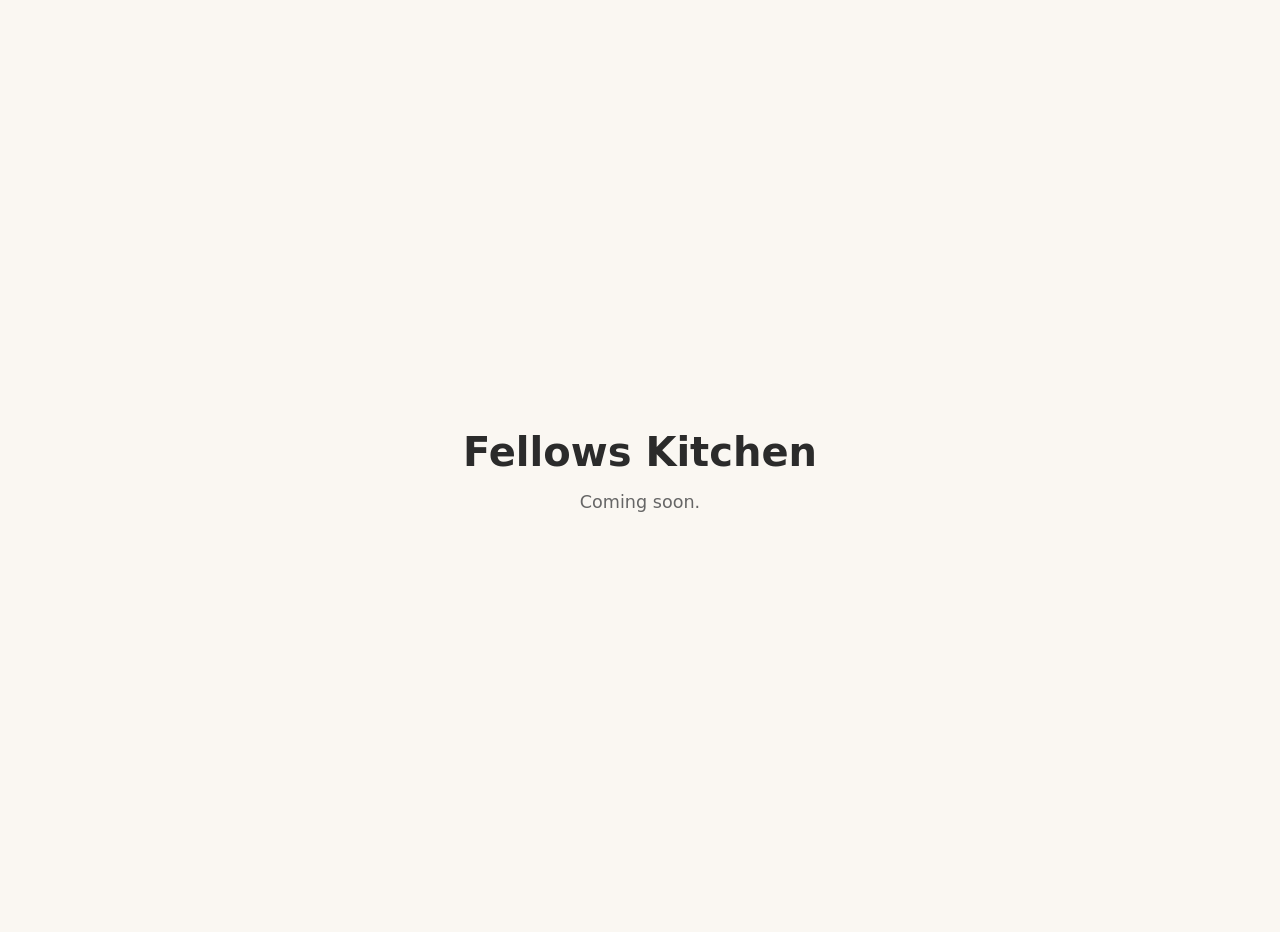
==== index.html @ cd850b85 "Initial commit: basic index page Co-Authored-By: Claude Opus 5.5 <noreply@anthropic.com>" ====
<!doctype html>
<html lang="en">
<head>
  <meta charset="utf-8">
  <meta name="viewport" content="width=device-width, initial-scale=1">
  <title>Fellows Kitchen</title>
  <style>
    body {
      margin: 0;
      font-family: system-ui, -apple-system, sans-serif;
      background: #faf7f2;
      color: #2b2b2b;
      display: flex;
      align-items: center;
      justify-content: center;
      min-height: 100vh;
      text-align: center;
      padding: 16px;
    }
    h1 { font-size: 2.5rem; margin-bottom: 0.5rem; }
    p { font-size: 1.1rem; color: #666; }
  </style>
</head>
<body>
  <main>
    <h1>Fellows Kitchen</h1>
    <p>Coming soon.</p>
  </main>
</body>
</html>
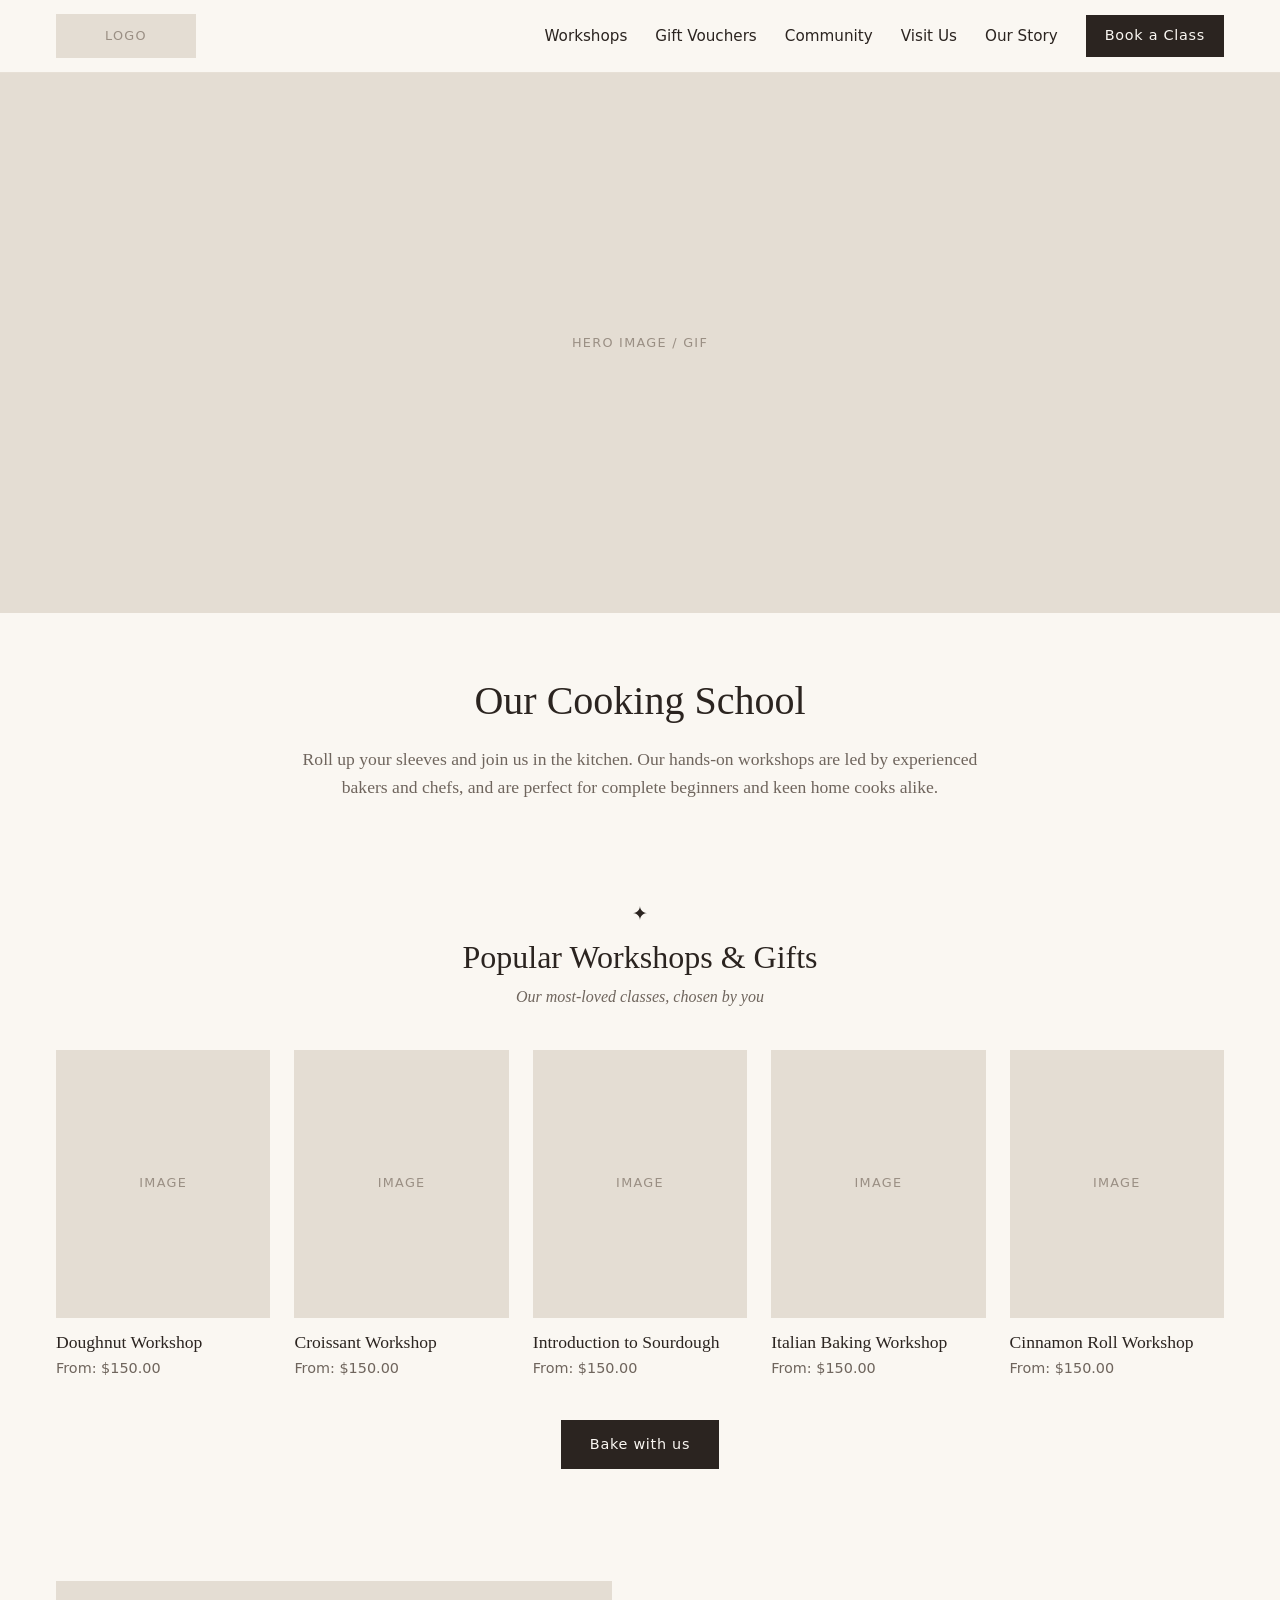
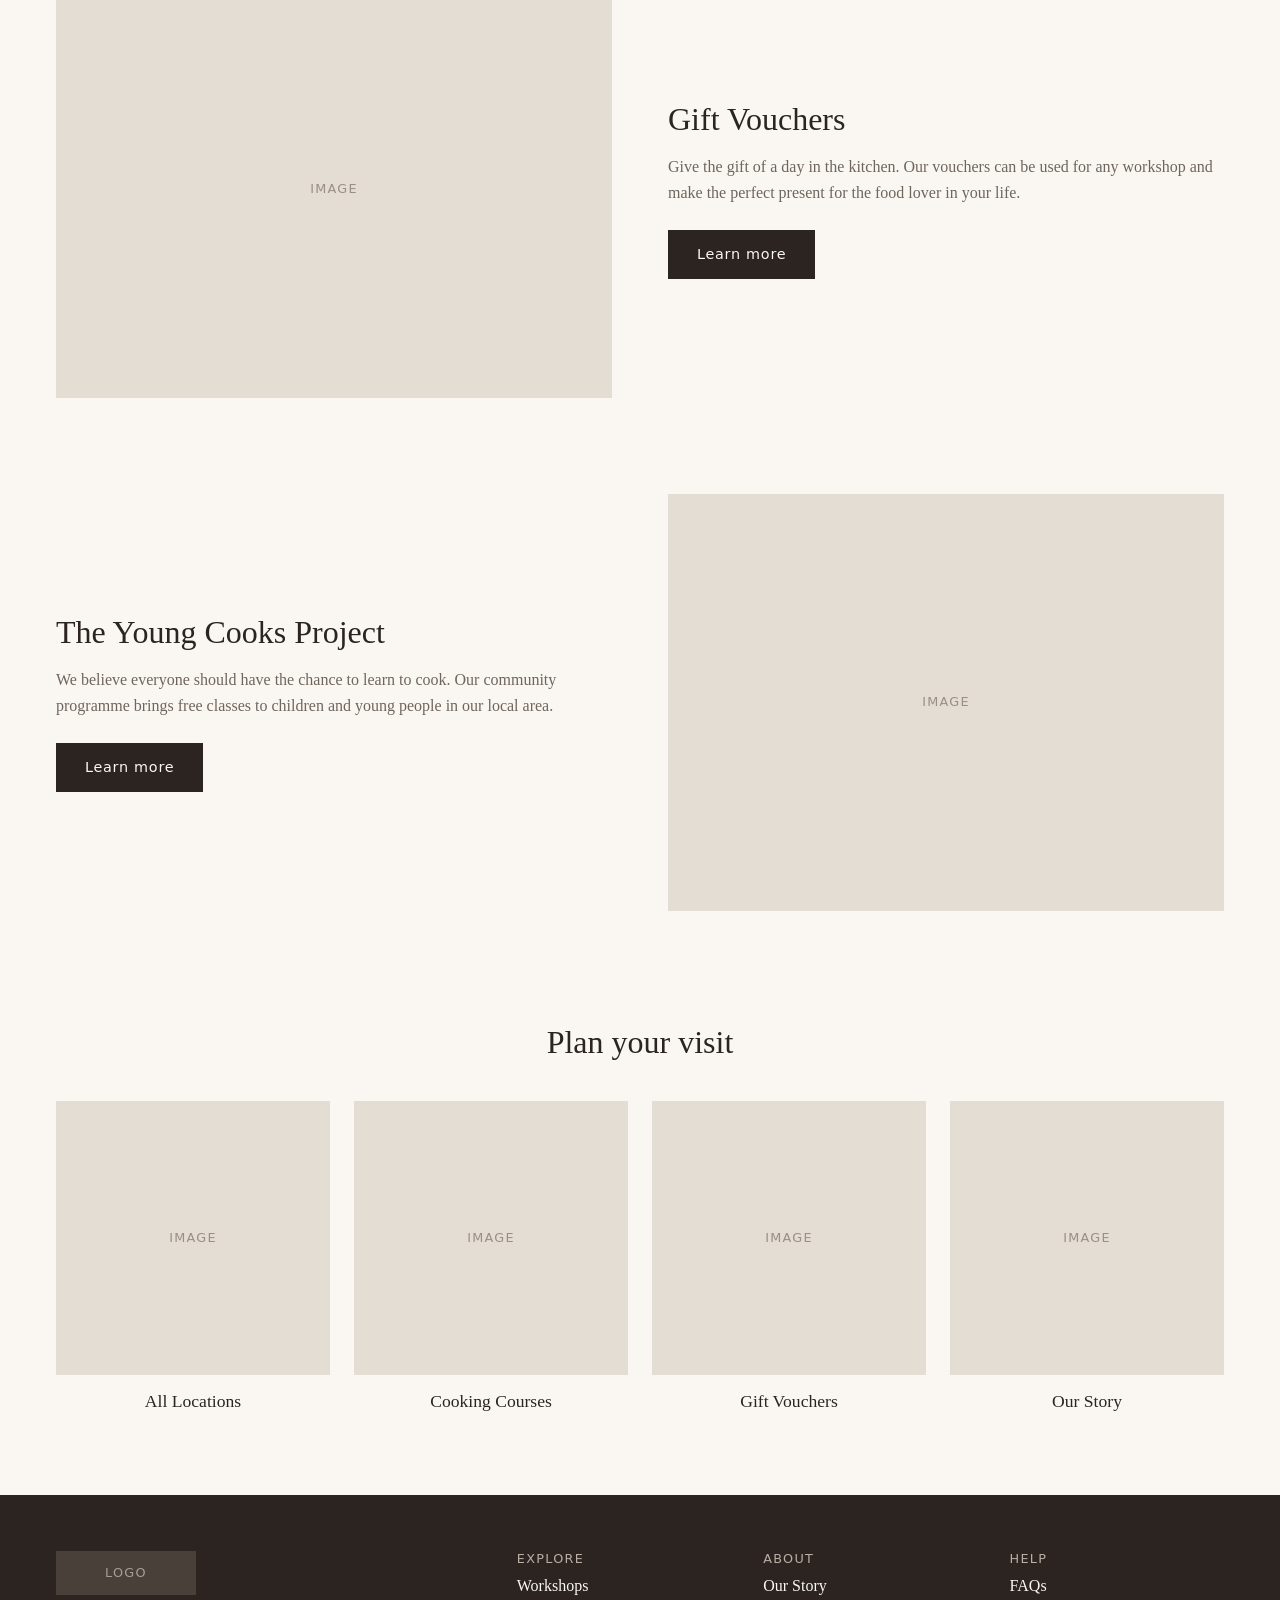
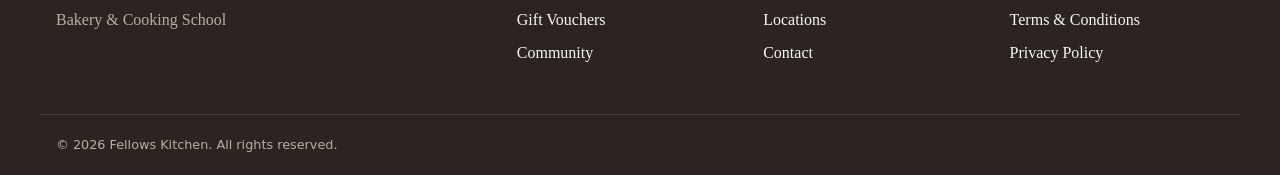
==== commit 5d719c89: "Build multi-page site with placeholder content Co-Authored-By: Claude Opus 5.5 <noreply@anthropic.co" ====
--- a/index.html
+++ b/index.html
@@ -3,28 +3,165 @@
 <head>
   <meta charset="utf-8">
   <meta name="viewport" content="width=device-width, initial-scale=1">
-  <title>Fellows Kitchen</title>
-  <style>
-    body {
-      margin: 0;
-      font-family: system-ui, -apple-system, sans-serif;
-      background: #faf7f2;
-      color: #2b2b2b;
-      display: flex;
-      align-items: center;
-      justify-content: center;
-      min-height: 100vh;
-      text-align: center;
-      padding: 16px;
-    }
-    h1 { font-size: 2.5rem; margin-bottom: 0.5rem; }
-    p { font-size: 1.1rem; color: #666; }
-  </style>
+  <title>Fellows Kitchen | Bakery &amp; Cooking School</title>
+  <meta name="description" content="Fellows Kitchen – hands-on baking and cooking workshops.">
+  <link rel="stylesheet" href="styles.css">
 </head>
 <body>
+
+  <header class="site-header">
+    <div class="container header-inner">
+      <a href="index.html" class="logo placeholder" aria-label="Fellows Kitchen home">LOGO</a>
+
+      <button class="menu-toggle" aria-label="Open menu" aria-expanded="false">
+        <span></span><span></span><span></span>
+      </button>
+
+      <nav class="main-nav">
+        <a href="workshops.html">Workshops</a>
+        <a href="vouchers.html">Gift Vouchers</a>
+        <a href="community.html">Community</a>
+        <a href="visit.html">Visit Us</a>
+        <a href="our-story.html">Our Story</a>
+        <a href="workshops.html" class="btn btn-small">Book a Class</a>
+      </nav>
+    </div>
+  </header>
+
   <main>
-    <h1>Fellows Kitchen</h1>
-    <p>Coming soon.</p>
+
+    <section class="hero">
+      <div class="placeholder hero-image">HERO IMAGE / GIF</div>
+    </section>
+
+    <section class="intro container narrow">
+      <h1>Our Cooking School</h1>
+      <p>
+        Roll up your sleeves and join us in the kitchen. Our hands-on workshops
+        are led by experienced bakers and chefs, and are perfect for complete
+        beginners and keen home cooks alike.
+      </p>
+    </section>
+
+    <section class="workshops container">
+      <div class="section-heading">
+        <span class="icon" aria-hidden="true">✦</span>
+        <h2>Popular Workshops &amp; Gifts</h2>
+        <p class="subline">Our most-loved classes, chosen by you</p>
+      </div>
+
+      <div class="card-grid">
+        <article class="card">
+          <div class="placeholder card-image">IMAGE</div>
+          <h3><a href="workshops.html">Doughnut Workshop</a></h3>
+          <p class="price">From: $150.00</p>
+        </article>
+        <article class="card">
+          <div class="placeholder card-image">IMAGE</div>
+          <h3><a href="workshops.html">Croissant Workshop</a></h3>
+          <p class="price">From: $150.00</p>
+        </article>
+        <article class="card">
+          <div class="placeholder card-image">IMAGE</div>
+          <h3><a href="workshops.html">Introduction to Sourdough</a></h3>
+          <p class="price">From: $150.00</p>
+        </article>
+        <article class="card">
+          <div class="placeholder card-image">IMAGE</div>
+          <h3><a href="workshops.html">Italian Baking Workshop</a></h3>
+          <p class="price">From: $150.00</p>
+        </article>
+        <article class="card">
+          <div class="placeholder card-image">IMAGE</div>
+          <h3><a href="workshops.html">Cinnamon Roll Workshop</a></h3>
+          <p class="price">From: $150.00</p>
+        </article>
+      </div>
+
+      <div class="center">
+        <a href="workshops.html" class="btn">Bake with us</a>
+      </div>
+    </section>
+
+    <section class="split container">
+      <div class="placeholder split-image">IMAGE</div>
+      <div class="split-text">
+        <h2>Gift Vouchers</h2>
+        <p>Give the gift of a day in the kitchen. Our vouchers can be used for any workshop and make the perfect present for the food lover in your life.</p>
+        <a href="vouchers.html" class="btn">Learn more</a>
+      </div>
+    </section>
+
+
+    <section class="split split-reverse container">
+      <div class="placeholder split-image">IMAGE</div>
+      <div class="split-text">
+        <h2>The Young Cooks Project</h2>
+        <p>We believe everyone should have the chance to learn to cook. Our community programme brings free classes to children and young people in our local area.</p>
+        <a href="community.html" class="btn">Learn more</a>
+      </div>
+    </section>
+
+    <section class="visit container">
+      <div class="section-heading">
+        <h2>Plan your visit</h2>
+      </div>
+
+      <div class="tile-grid">
+        <a href="visit.html" class="tile">
+          <div class="placeholder tile-image">IMAGE</div>
+          <span>All Locations</span>
+        </a>
+        <a href="workshops.html" class="tile">
+          <div class="placeholder tile-image">IMAGE</div>
+          <span>Cooking Courses</span>
+        </a>
+        <a href="vouchers.html" class="tile">
+          <div class="placeholder tile-image">IMAGE</div>
+          <span>Gift Vouchers</span>
+        </a>
+        <a href="our-story.html" class="tile">
+          <div class="placeholder tile-image">IMAGE</div>
+          <span>Our Story</span>
+        </a>
+      </div>
+    </section>
   </main>
+
+  <footer class="site-footer">
+    <div class="container footer-inner">
+      <div class="footer-brand">
+        <div class="logo placeholder logo-light">LOGO</div>
+        <p>Bakery &amp; Cooking School</p>
+      </div>
+
+      <div class="footer-col">
+        <h4>Explore</h4>
+        <a href="workshops.html">Workshops</a>
+        <a href="vouchers.html">Gift Vouchers</a>
+        <a href="community.html">Community</a>
+      </div>
+
+      <div class="footer-col">
+        <h4>About</h4>
+        <a href="our-story.html">Our Story</a>
+        <a href="visit.html">Locations</a>
+        <a href="contact.html">Contact</a>
+      </div>
+
+      <div class="footer-col">
+        <h4>Help</h4>
+        <a href="faqs.html">FAQs</a>
+        <a href="terms.html">Terms &amp; Conditions</a>
+        <a href="privacy.html">Privacy Policy</a>
+      </div>
+    </div>
+
+    <div class="container footer-bottom">
+      <p>&copy; <span id="year"></span> Fellows Kitchen. All rights reserved.</p>
+    </div>
+  </footer>
+
+  <script src="script.js"></script>
 </body>
 </html>
--- a/styles.css
+++ b/styles.css
@@ -0,0 +1,327 @@
+/* ===== Base ===== */
+:root {
+  --bg: #faf7f2;
+  --text: #2b2420;
+  --muted: #6f655d;
+  --accent: #2b2420;
+  --placeholder: #e4ddd3;
+  --placeholder-text: #9a8f84;
+  --border: #e7e0d6;
+  --max-width: 1200px;
+}
+
+* { box-sizing: border-box; }
+
+html { scroll-behavior: smooth; }
+
+body {
+  margin: 0;
+  font-family: Georgia, "Times New Roman", serif;
+  background: var(--bg);
+  color: var(--text);
+  line-height: 1.6;
+}
+
+h1, h2, h3, h4 {
+  font-weight: normal;
+  line-height: 1.2;
+  margin: 0 0 0.5em;
+}
+
+a { color: inherit; }
+
+.container {
+  width: 100%;
+  max-width: var(--max-width);
+  margin: 0 auto;
+  padding: 0 16px;
+}
+
+.narrow { max-width: 720px; }
+.center { text-align: center; }
+
+/* Grey boxes standing in for images until real ones are added */
+.placeholder {
+  background: var(--placeholder);
+  color: var(--placeholder-text);
+  display: flex;
+  align-items: center;
+  justify-content: center;
+  font-family: system-ui, sans-serif;
+  font-size: 0.8rem;
+  letter-spacing: 0.1em;
+}
+
+/* ===== Buttons ===== */
+.btn {
+  display: inline-block;
+  padding: 12px 28px;
+  border: 1px solid var(--accent);
+  background: var(--accent);
+  color: var(--bg);
+  text-decoration: none;
+  font-family: system-ui, sans-serif;
+  font-size: 0.9rem;
+  letter-spacing: 0.05em;
+  transition: background 0.2s, color 0.2s;
+}
+.btn:hover { background: transparent; color: var(--accent); }
+.btn-small { padding: 8px 18px; }
+
+/* ===== Header ===== */
+.site-header {
+  position: sticky;
+  top: 0;
+  z-index: 10;
+  background: var(--bg);
+  border-bottom: 1px solid var(--border);
+}
+
+.header-inner {
+  display: flex;
+  align-items: center;
+  justify-content: space-between;
+  height: 72px;
+}
+
+.logo {
+  width: 140px;
+  height: 44px;
+  text-decoration: none;
+}
+
+.main-nav {
+  display: flex;
+  align-items: center;
+  gap: 28px;
+  font-family: system-ui, sans-serif;
+  font-size: 0.95rem;
+}
+.main-nav a:not(.btn) { text-decoration: none; }
+.main-nav a:not(.btn):hover,
+.main-nav a[aria-current="page"] { text-decoration: underline; text-underline-offset: 4px; }
+
+.menu-toggle {
+  display: none;
+  background: none;
+  border: 0;
+  padding: 8px;
+  cursor: pointer;
+}
+.menu-toggle span {
+  display: block;
+  width: 24px;
+  height: 2px;
+  margin: 5px 0;
+  background: var(--text);
+}
+
+/* ===== Hero ===== */
+.hero-image {
+  width: 100%;
+  height: 60vh;
+  min-height: 320px;
+}
+
+/* ===== Intro ===== */
+.intro {
+  text-align: center;
+  padding-top: 64px;
+  padding-bottom: 32px;
+}
+.intro h1 { font-size: 2.5rem; }
+.intro p { color: var(--muted); font-size: 1.1rem; }
+
+/* ===== Section headings ===== */
+.section-heading {
+  text-align: center;
+  margin-bottom: 40px;
+}
+.section-heading h2 { font-size: 2rem; margin-bottom: 0.25em; }
+.section-heading .icon { display: block; font-size: 1.2rem; margin-bottom: 8px; }
+.subline { font-style: italic; color: var(--muted); margin: 0; }
+
+/* ===== Workshops ===== */
+.workshops { padding-top: 48px; padding-bottom: 64px; }
+
+.card-grid {
+  display: grid;
+  grid-template-columns: repeat(5, 1fr);
+  gap: 24px;
+  margin-bottom: 40px;
+}
+
+.card-image { aspect-ratio: 4 / 5; margin-bottom: 14px; }
+.card h3 { font-size: 1.1rem; margin-bottom: 4px; }
+.card h3 a { text-decoration: none; }
+.card h3 a:hover { text-decoration: underline; }
+.price {
+  margin: 0;
+  color: var(--muted);
+  font-family: system-ui, sans-serif;
+  font-size: 0.9rem;
+}
+
+/* ===== Split sections ===== */
+.split {
+  display: grid;
+  grid-template-columns: 1fr 1fr;
+  align-items: center;
+  gap: 56px;
+  padding-top: 48px;
+  padding-bottom: 48px;
+}
+.split-reverse .split-image { order: 2; }
+.split-image { aspect-ratio: 4 / 3; }
+.split-text h2 { font-size: 2rem; }
+.split-text p { color: var(--muted); margin-bottom: 24px; }
+
+/* ===== Plan your visit ===== */
+.visit { padding-top: 64px; padding-bottom: 80px; }
+
+.tile-grid {
+  display: grid;
+  grid-template-columns: repeat(4, 1fr);
+  gap: 24px;
+}
+.tile { text-decoration: none; text-align: center; }
+.tile-image { aspect-ratio: 1 / 1; margin-bottom: 12px; }
+.tile span { font-size: 1.1rem; border-bottom: 1px solid transparent; }
+.tile:hover span { border-bottom-color: var(--text); }
+
+/* ===== Inner page header ===== */
+.page-header {
+  text-align: center;
+  padding: 72px 0 40px;
+  border-bottom: 1px solid var(--border);
+  margin-bottom: 40px;
+}
+.page-header h1 { font-size: 2.75rem; }
+.page-header p { color: var(--muted); font-size: 1.1rem; margin: 0; }
+
+.card-grid-4 { grid-template-columns: repeat(4, 1fr); }
+
+/* ===== Steps (Gift Vouchers) ===== */
+.steps-section { padding-top: 48px; padding-bottom: 80px; }
+.steps {
+  list-style: none;
+  padding: 0;
+  margin: 0;
+  display: grid;
+  grid-template-columns: repeat(3, 1fr);
+  gap: 32px;
+  text-align: center;
+}
+.step-num {
+  display: inline-flex;
+  align-items: center;
+  justify-content: center;
+  width: 44px;
+  height: 44px;
+  border: 1px solid var(--text);
+  border-radius: 50%;
+  margin-bottom: 12px;
+  font-family: system-ui, sans-serif;
+}
+.steps p { color: var(--muted); }
+
+/* ===== Locations ===== */
+.locations-section { padding-bottom: 80px; }
+.location-grid {
+  display: grid;
+  grid-template-columns: repeat(2, 1fr);
+  gap: 40px;
+}
+.location-image { aspect-ratio: 16 / 9; margin-bottom: 16px; }
+.location p { color: var(--muted); }
+.hours { font-family: system-ui, sans-serif; font-size: 0.9rem; }
+
+/* ===== Text pages (Contact, FAQs, legal) ===== */
+.prose { padding-bottom: 80px; }
+.prose p { color: var(--muted); }
+.prose strong { color: var(--text); }
+.faq {
+  border-bottom: 1px solid var(--border);
+  padding: 16px 0;
+}
+.faq summary { cursor: pointer; font-size: 1.15rem; }
+.faq p { margin: 12px 0 0; }
+
+/* ===== Footer ===== */
+.site-footer {
+  background: var(--text);
+  color: var(--bg);
+  padding-top: 56px;
+}
+.footer-inner {
+  display: grid;
+  grid-template-columns: 2fr 1fr 1fr 1fr;
+  gap: 32px;
+  padding-bottom: 40px;
+}
+.logo-light { background: #4a403a; color: #a99d92; }
+.footer-brand p { color: #b8aea4; margin-top: 12px; }
+.footer-col h4 {
+  font-family: system-ui, sans-serif;
+  font-size: 0.8rem;
+  letter-spacing: 0.1em;
+  text-transform: uppercase;
+  color: #b8aea4;
+}
+.footer-col a {
+  display: block;
+  text-decoration: none;
+  margin-bottom: 8px;
+}
+.footer-col a:hover { text-decoration: underline; }
+.footer-bottom {
+  border-top: 1px solid #4a403a;
+  padding-top: 20px;
+  padding-bottom: 20px;
+  font-family: system-ui, sans-serif;
+  font-size: 0.8rem;
+  color: #b8aea4;
+}
+.footer-bottom p { margin: 0; }
+
+/* ===== Tablet ===== */
+@media (max-width: 960px) {
+  .card-grid, .card-grid-4 { grid-template-columns: repeat(3, 1fr); }
+  .tile-grid { grid-template-columns: repeat(2, 1fr); }
+  .footer-inner { grid-template-columns: 1fr 1fr; }
+}
+
+/* ===== Mobile ===== */
+@media (max-width: 720px) {
+  .menu-toggle { display: block; }
+
+  .main-nav {
+    display: none;
+    position: absolute;
+    top: 72px;
+    left: 0;
+    right: 0;
+    flex-direction: column;
+    align-items: flex-start;
+    gap: 0;
+    background: var(--bg);
+    border-bottom: 1px solid var(--border);
+    padding: 8px 16px 20px;
+  }
+  .main-nav.open { display: flex; }
+  .main-nav a:not(.btn) { padding: 12px 0; width: 100%; }
+  .main-nav .btn { margin-top: 8px; }
+
+  .intro h1 { font-size: 2rem; }
+  .hero-image { height: 40vh; }
+
+  .card-grid, .card-grid-4 { grid-template-columns: repeat(2, 1fr); gap: 16px; }
+  .page-header { padding: 48px 0 32px; }
+  .page-header h1 { font-size: 2.1rem; }
+  .steps, .location-grid { grid-template-columns: 1fr; }
+
+  .split { grid-template-columns: 1fr; gap: 24px; }
+  .split-reverse .split-image { order: 0; }
+
+  .footer-inner { grid-template-columns: 1fr; }
+}
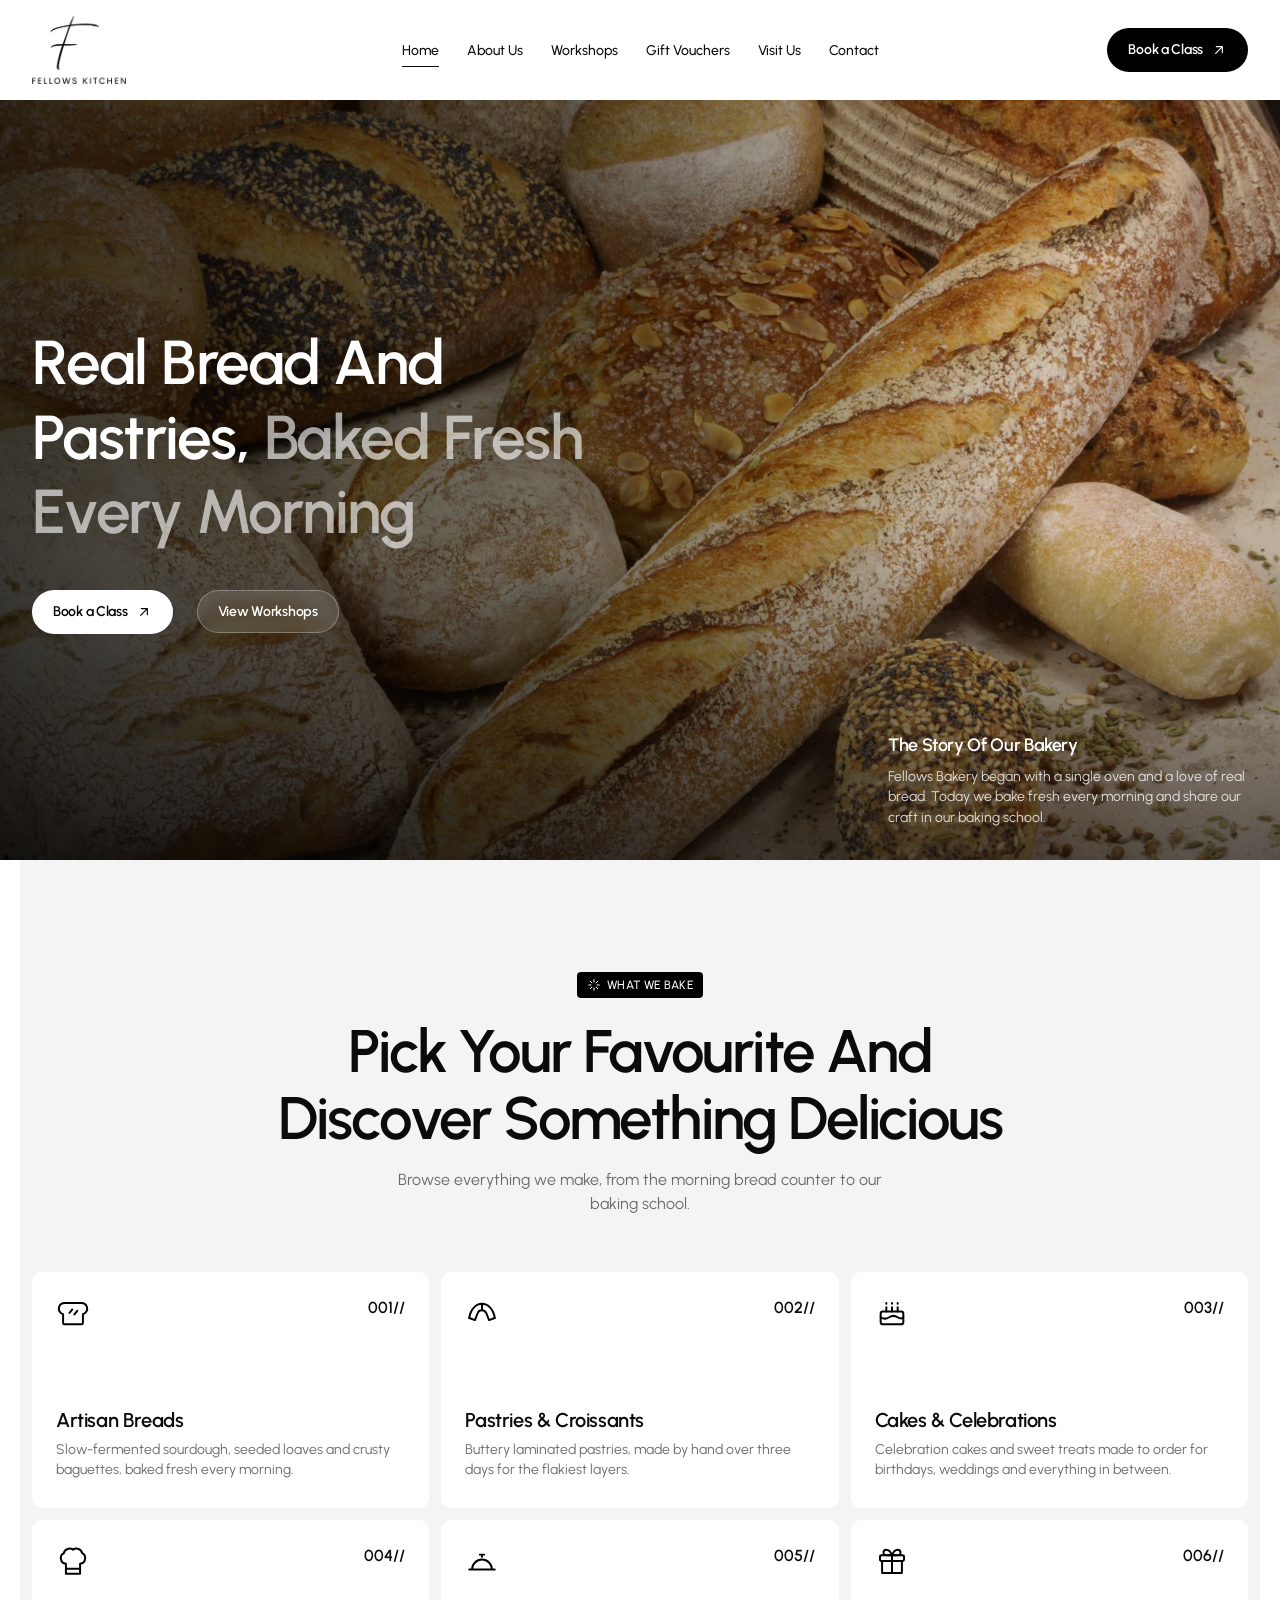
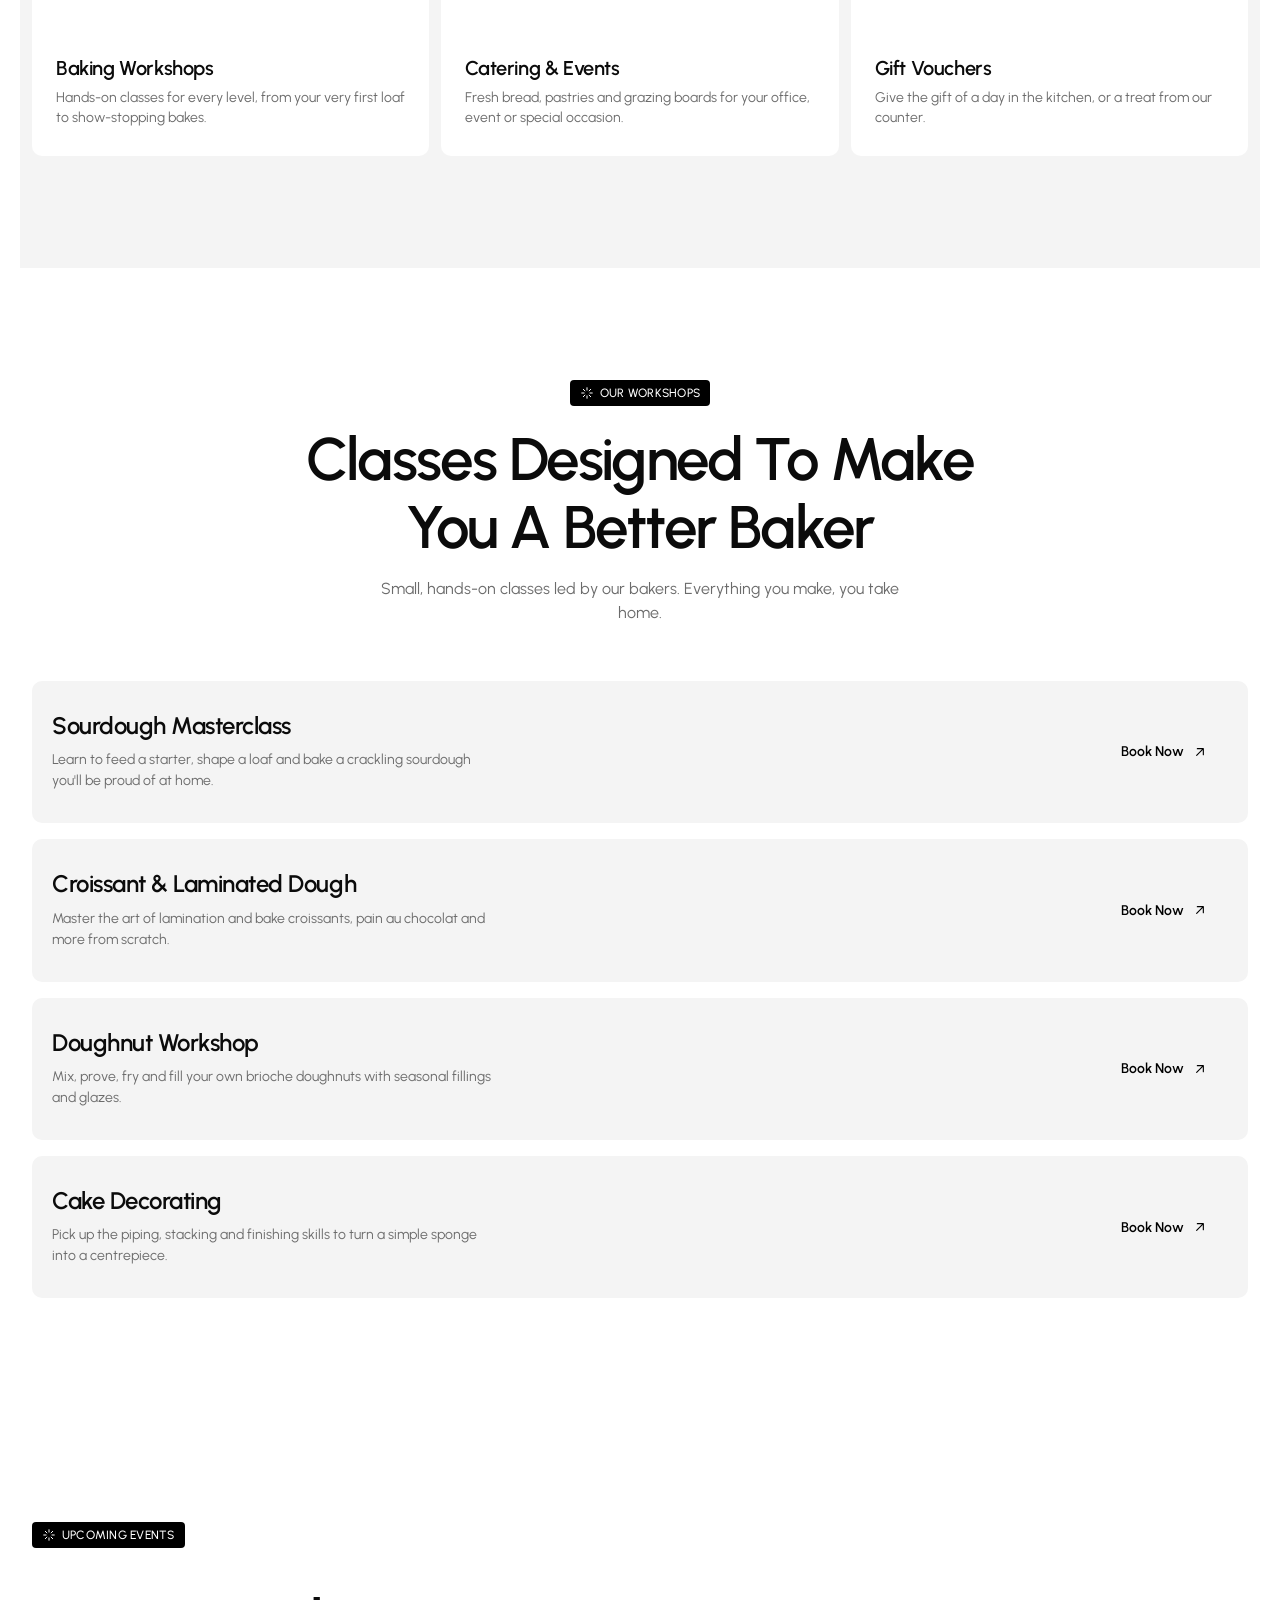
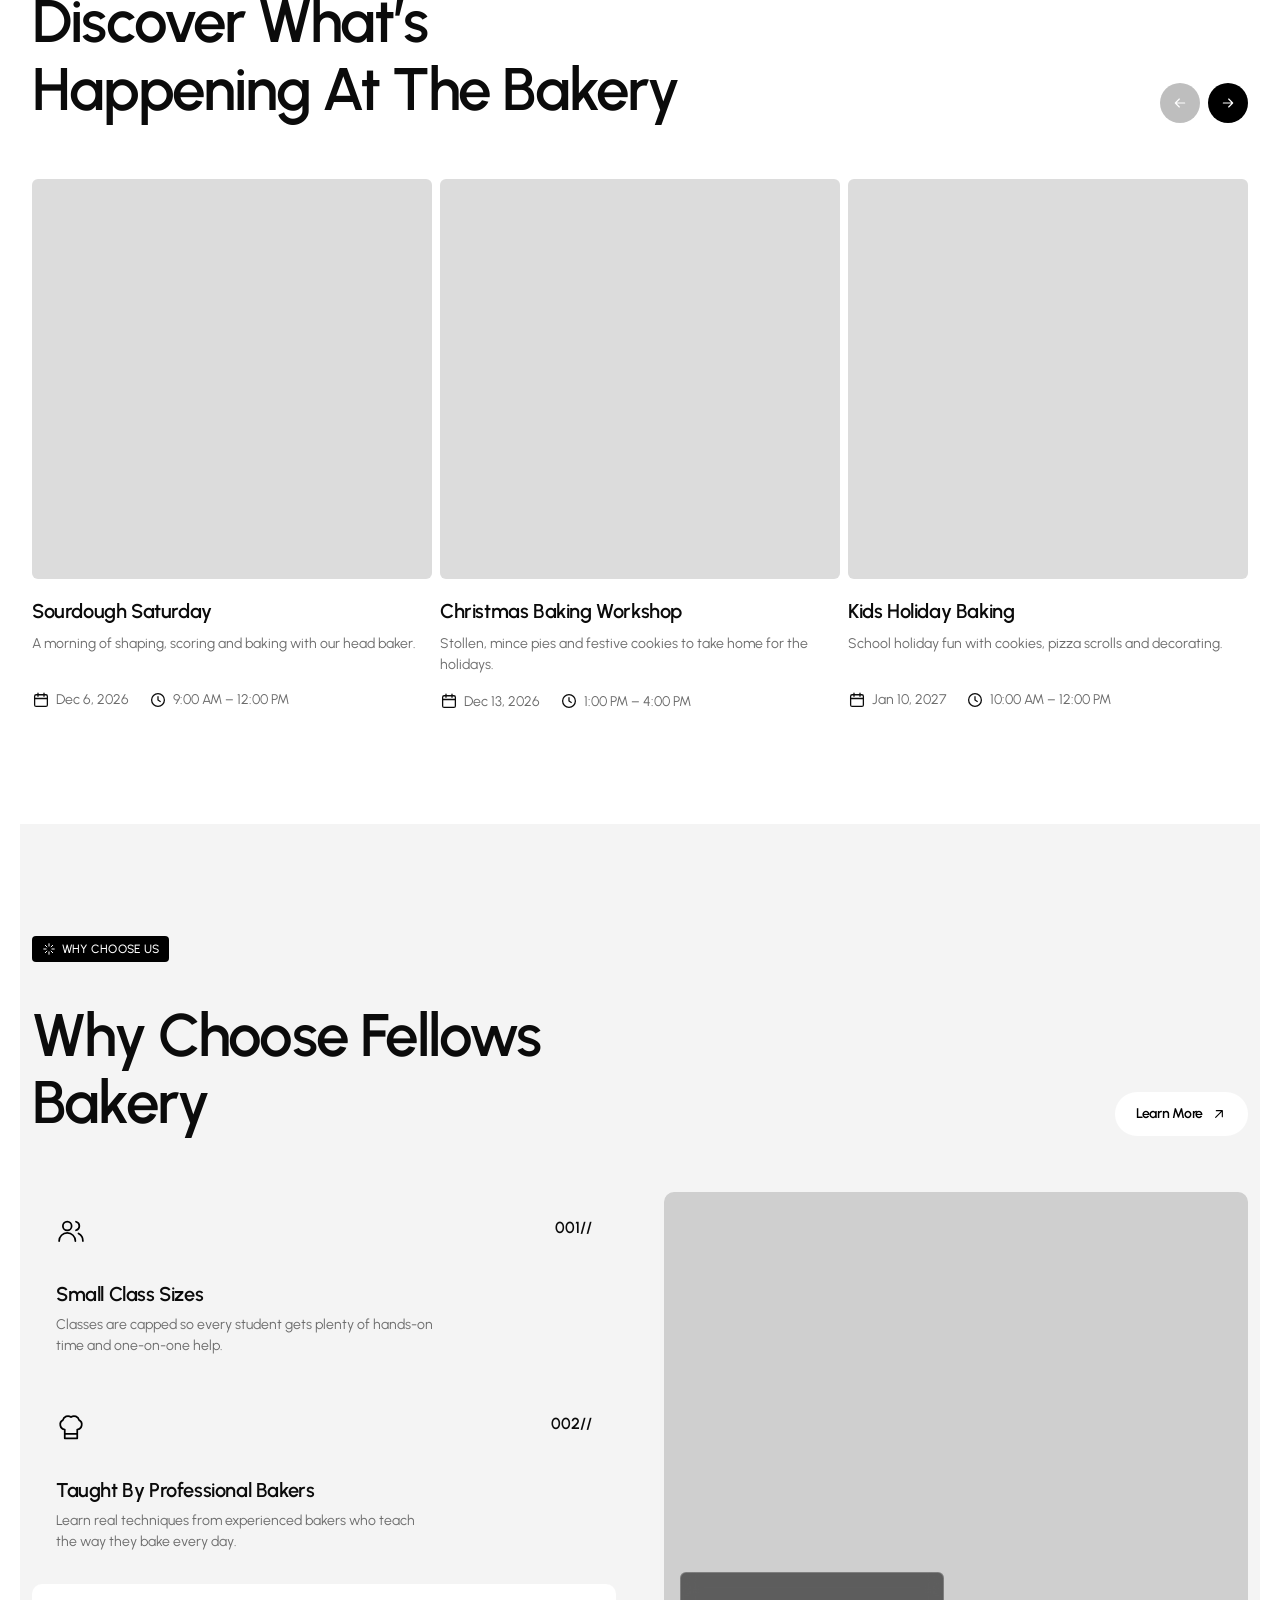
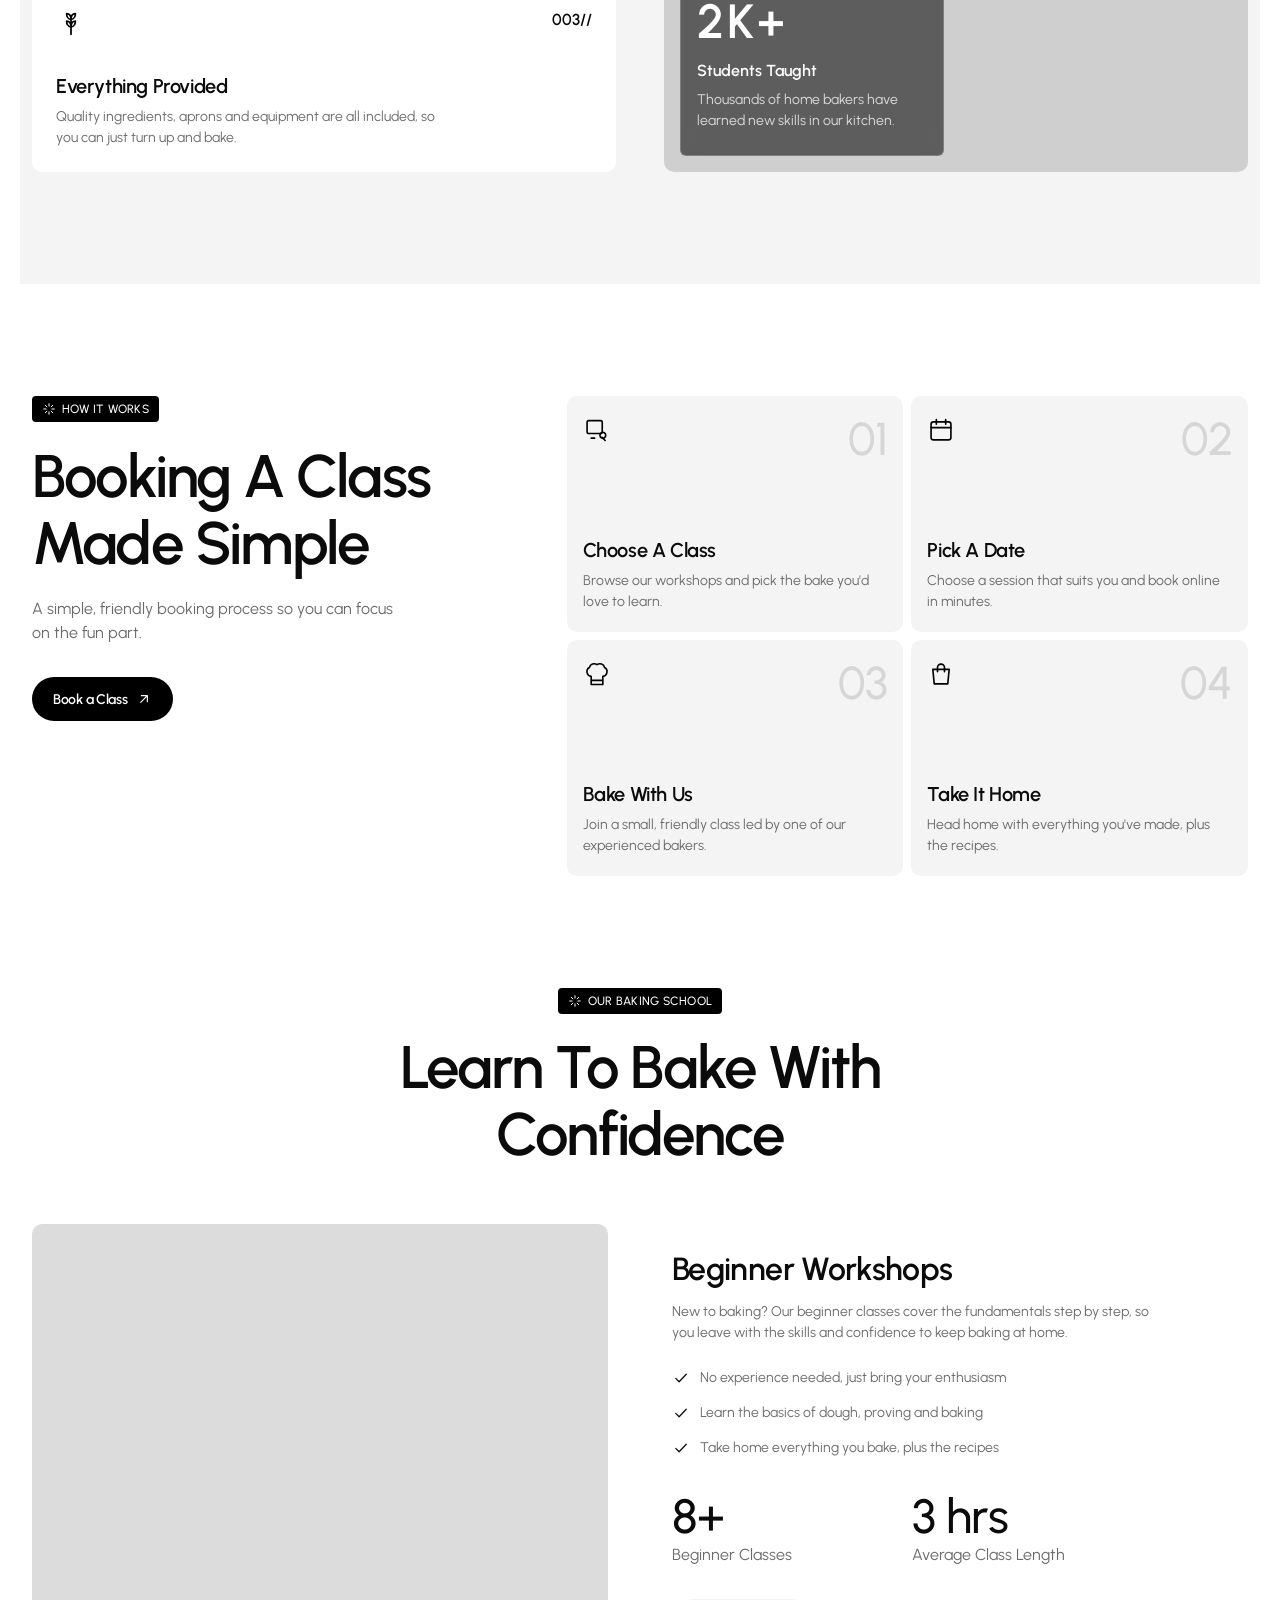
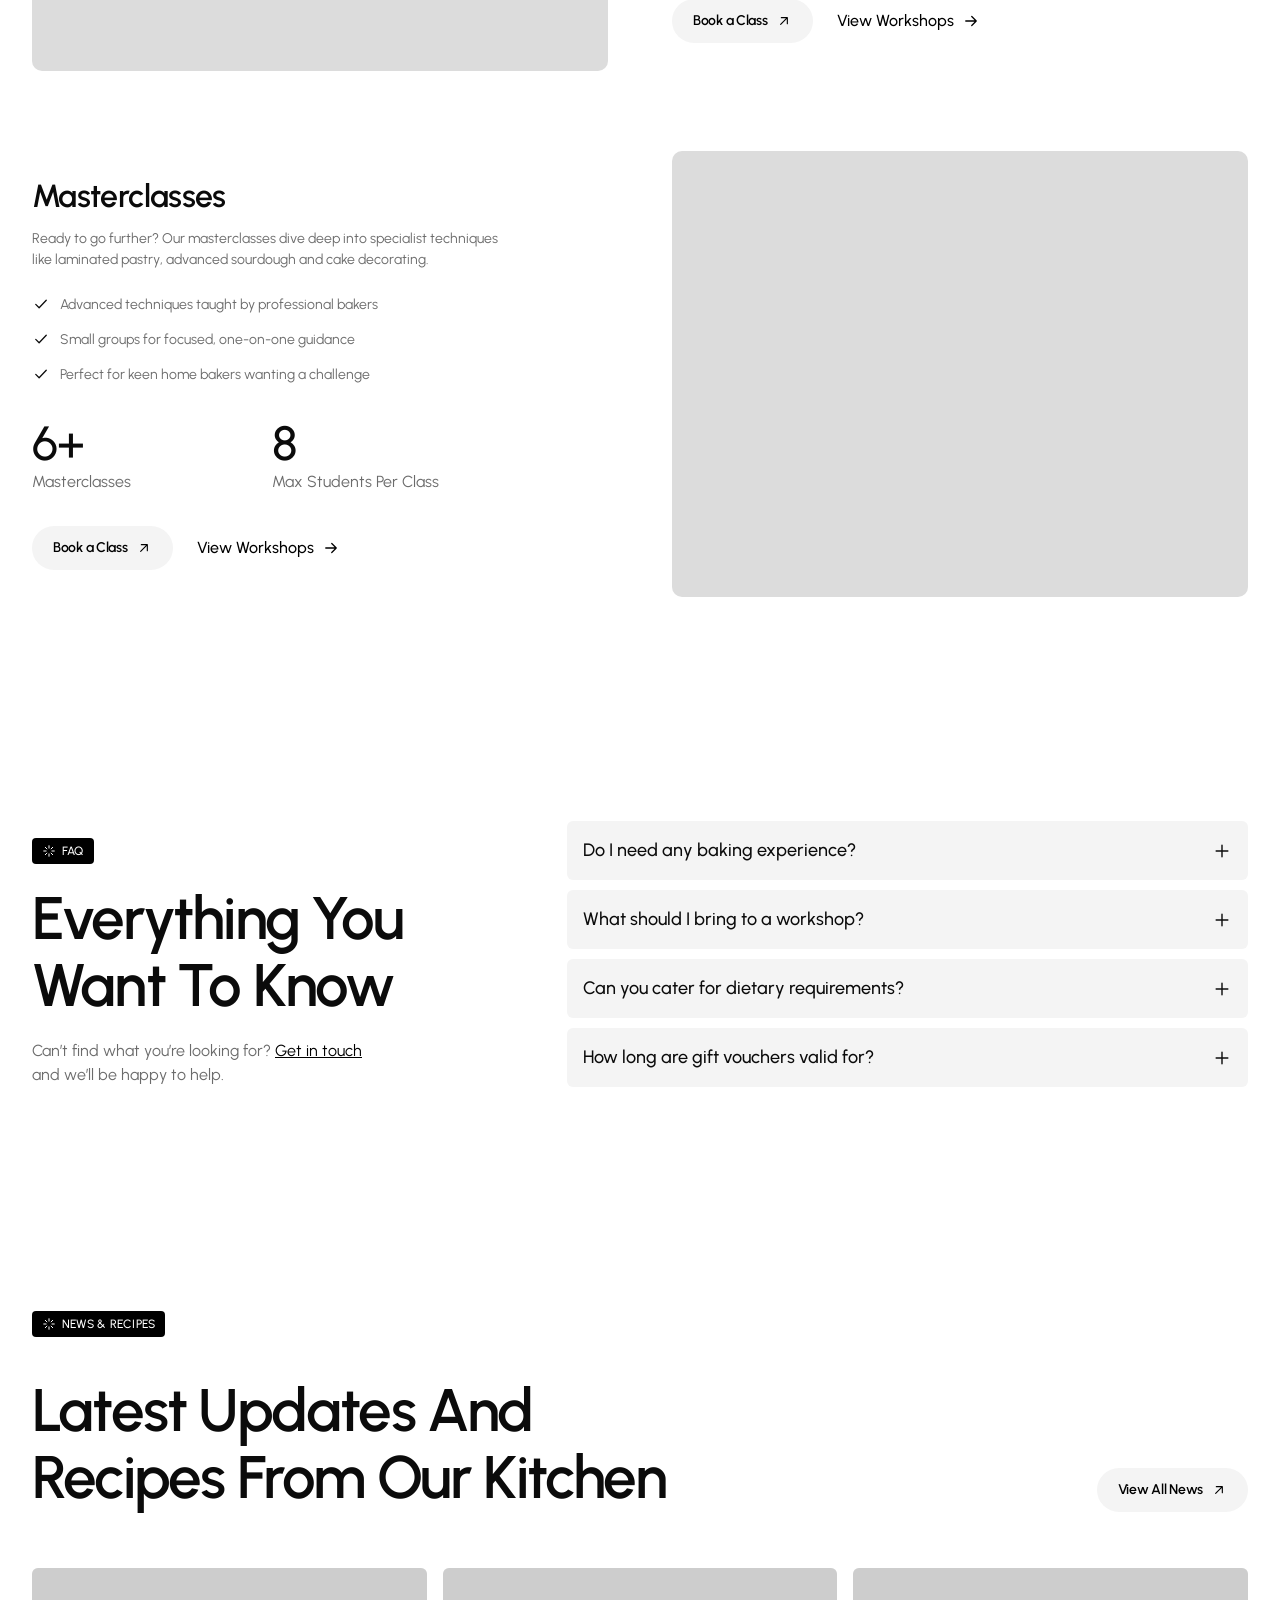
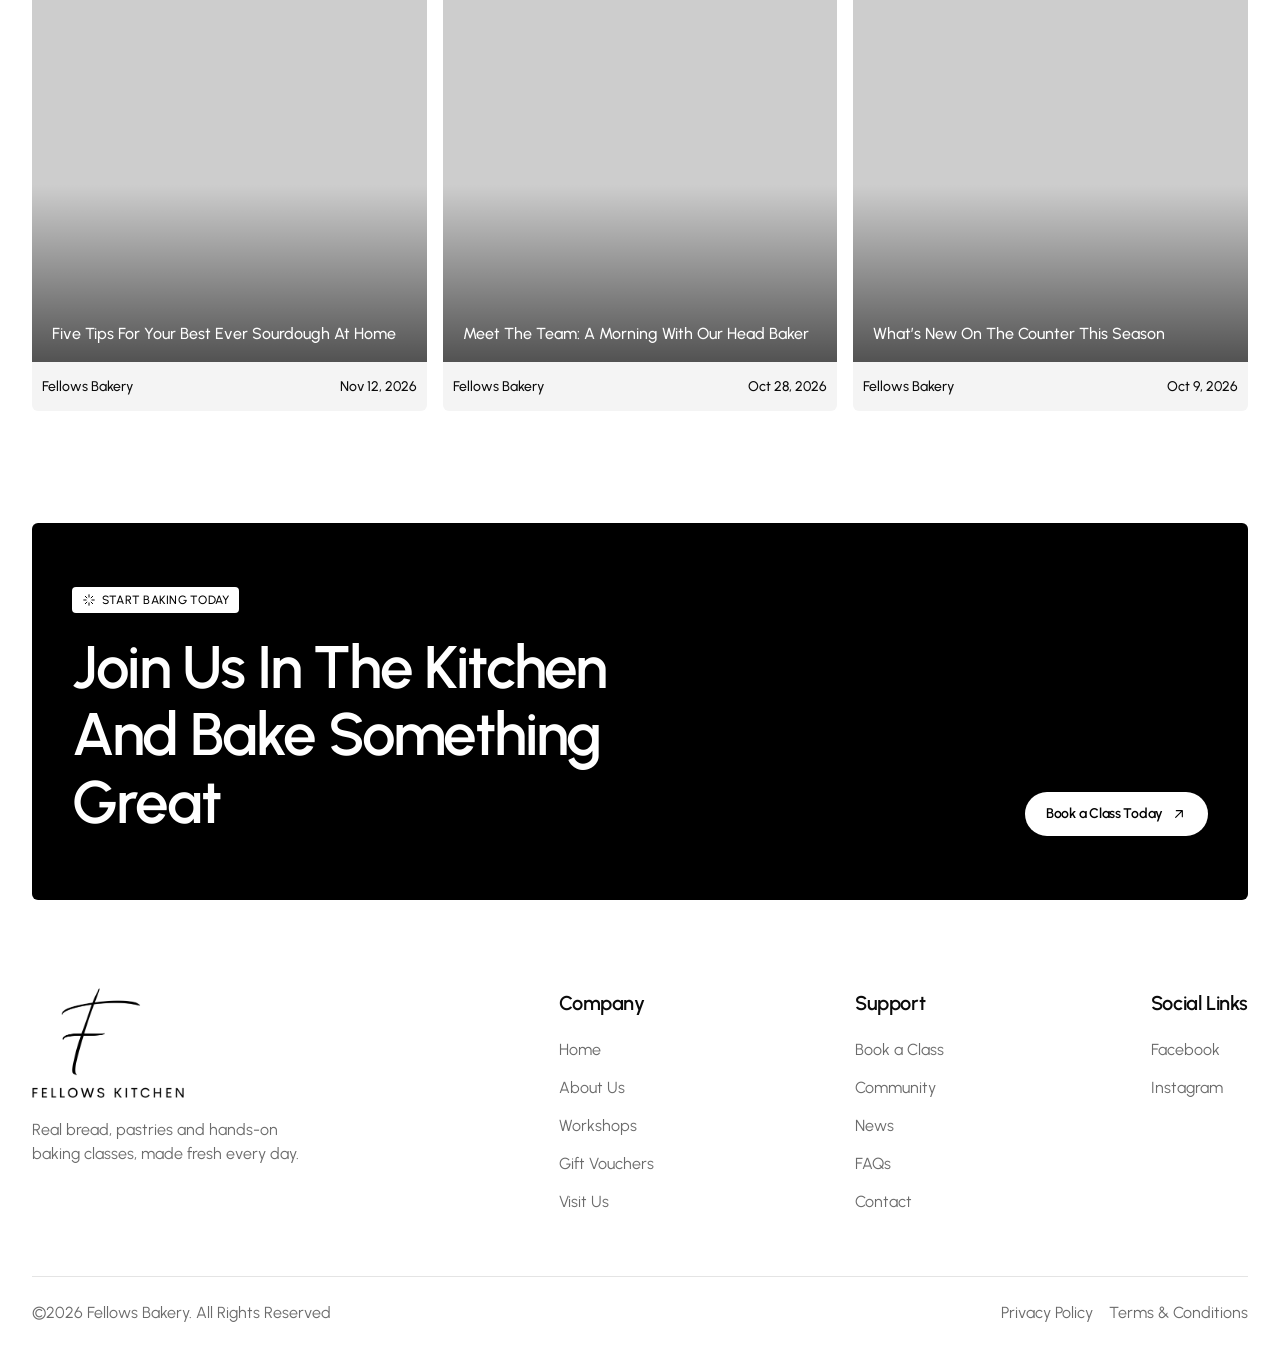
==== commit f233ba29: "Redesign site in black-and-white Urbanist style with baking school focus Co-Authored-By: Claude Opus" ====
--- a/index.html
+++ b/index.html
@@ -3,165 +3,470 @@
 <head>
   <meta charset="utf-8">
   <meta name="viewport" content="width=device-width, initial-scale=1">
-  <title>Fellows Kitchen | Bakery &amp; Cooking School</title>
-  <meta name="description" content="Fellows Kitchen – hands-on baking and cooking workshops.">
+  <title>Fellows Bakery | Artisan Bakery &amp; Baking School</title>
+  <meta name="description" content="Fellows Bakery – artisan bread, pastries and hands-on baking workshops, baked fresh every day.">
+  <meta name="theme-color" content="#ffffff">
+  <link rel="icon" type="image/png" href="images/logo-black.png">
+  <link rel="preconnect" href="https://fonts.googleapis.com">
+  <link rel="preconnect" href="https://fonts.gstatic.com" crossorigin>
+  <link rel="stylesheet" href="https://fonts.googleapis.com/css2?family=Urbanist:wght@400;500;600&display=swap">
+  <link rel="preload" as="image" href="images/hero.jpg">
   <link rel="stylesheet" href="styles.css">
 </head>
 <body>
 
   <header class="site-header">
     <div class="container header-inner">
-      <a href="index.html" class="logo placeholder" aria-label="Fellows Kitchen home">LOGO</a>
-
-      <button class="menu-toggle" aria-label="Open menu" aria-expanded="false">
-        <span></span><span></span><span></span>
-      </button>
-
-      <nav class="main-nav">
+      <a href="index.html" class="logo" aria-label="Fellows Bakery home">
+        <img src="images/logo-black.png" alt="Fellows Bakery" width="800" height="578">
+      </a>
+
+      <nav class="main-nav" aria-label="Main">
+        <a href="index.html" aria-current="page">Home</a>
+        <a href="our-story.html">About Us</a>
         <a href="workshops.html">Workshops</a>
         <a href="vouchers.html">Gift Vouchers</a>
-        <a href="community.html">Community</a>
         <a href="visit.html">Visit Us</a>
-        <a href="our-story.html">Our Story</a>
-        <a href="workshops.html" class="btn btn-small">Book a Class</a>
+        <a href="contact.html">Contact</a>
       </nav>
+
+      <div class="header-actions">
+        <a href="book.html" class="btn btn-dark">Book a Class<svg class="icon" viewBox="0 0 24 24" aria-hidden="true"><path d="M7 17 17 7M8 7h9v9"/></svg></a>
+        <button class="menu-toggle" aria-label="Open menu" aria-expanded="false" aria-controls="mobile-menu">
+          <span></span><span></span><span></span>
+        </button>
+      </div>
     </div>
-  </header>
-
-  <main>
-
-    <section class="hero">
-      <div class="placeholder hero-image">HERO IMAGE / GIF</div>
-    </section>
-
-    <section class="intro container narrow">
-      <h1>Our Cooking School</h1>
-      <p>
-        Roll up your sleeves and join us in the kitchen. Our hands-on workshops
-        are led by experienced bakers and chefs, and are perfect for complete
-        beginners and keen home cooks alike.
-      </p>
-    </section>
-
-    <section class="workshops container">
-      <div class="section-heading">
-        <span class="icon" aria-hidden="true">✦</span>
-        <h2>Popular Workshops &amp; Gifts</h2>
-        <p class="subline">Our most-loved classes, chosen by you</p>
-      </div>
-
-      <div class="card-grid">
-        <article class="card">
-          <div class="placeholder card-image">IMAGE</div>
-          <h3><a href="workshops.html">Doughnut Workshop</a></h3>
-          <p class="price">From: $150.00</p>
-        </article>
-        <article class="card">
-          <div class="placeholder card-image">IMAGE</div>
-          <h3><a href="workshops.html">Croissant Workshop</a></h3>
-          <p class="price">From: $150.00</p>
-        </article>
-        <article class="card">
-          <div class="placeholder card-image">IMAGE</div>
-          <h3><a href="workshops.html">Introduction to Sourdough</a></h3>
-          <p class="price">From: $150.00</p>
-        </article>
-        <article class="card">
-          <div class="placeholder card-image">IMAGE</div>
-          <h3><a href="workshops.html">Italian Baking Workshop</a></h3>
-          <p class="price">From: $150.00</p>
-        </article>
-        <article class="card">
-          <div class="placeholder card-image">IMAGE</div>
-          <h3><a href="workshops.html">Cinnamon Roll Workshop</a></h3>
-          <p class="price">From: $150.00</p>
-        </article>
-      </div>
-
-      <div class="center">
-        <a href="workshops.html" class="btn">Bake with us</a>
-      </div>
-    </section>
-
-    <section class="split container">
-      <div class="placeholder split-image">IMAGE</div>
-      <div class="split-text">
-        <h2>Gift Vouchers</h2>
-        <p>Give the gift of a day in the kitchen. Our vouchers can be used for any workshop and make the perfect present for the food lover in your life.</p>
-        <a href="vouchers.html" class="btn">Learn more</a>
-      </div>
-    </section>
-
-
-    <section class="split split-reverse container">
-      <div class="placeholder split-image">IMAGE</div>
-      <div class="split-text">
-        <h2>The Young Cooks Project</h2>
-        <p>We believe everyone should have the chance to learn to cook. Our community programme brings free classes to children and young people in our local area.</p>
-        <a href="community.html" class="btn">Learn more</a>
-      </div>
-    </section>
-
-    <section class="visit container">
-      <div class="section-heading">
-        <h2>Plan your visit</h2>
-      </div>
-
-      <div class="tile-grid">
-        <a href="visit.html" class="tile">
-          <div class="placeholder tile-image">IMAGE</div>
-          <span>All Locations</span>
-        </a>
-        <a href="workshops.html" class="tile">
-          <div class="placeholder tile-image">IMAGE</div>
-          <span>Cooking Courses</span>
-        </a>
-        <a href="vouchers.html" class="tile">
-          <div class="placeholder tile-image">IMAGE</div>
-          <span>Gift Vouchers</span>
-        </a>
-        <a href="our-story.html" class="tile">
-          <div class="placeholder tile-image">IMAGE</div>
-          <span>Our Story</span>
-        </a>
-      </div>
-    </section>
-  </main>
-
-  <footer class="site-footer">
-    <div class="container footer-inner">
-      <div class="footer-brand">
-        <div class="logo placeholder logo-light">LOGO</div>
-        <p>Bakery &amp; Cooking School</p>
-      </div>
-
-      <div class="footer-col">
-        <h4>Explore</h4>
+
+    <nav class="mobile-menu" id="mobile-menu" aria-label="Mobile">
+      <div class="container">
+        <a href="index.html" aria-current="page">Home</a>
+        <a href="our-story.html">About Us</a>
         <a href="workshops.html">Workshops</a>
         <a href="vouchers.html">Gift Vouchers</a>
-        <a href="community.html">Community</a>
-      </div>
-
-      <div class="footer-col">
-        <h4>About</h4>
-        <a href="our-story.html">Our Story</a>
-        <a href="visit.html">Locations</a>
+        <a href="visit.html">Visit Us</a>
         <a href="contact.html">Contact</a>
-      </div>
-
-      <div class="footer-col">
-        <h4>Help</h4>
-        <a href="faqs.html">FAQs</a>
-        <a href="terms.html">Terms &amp; Conditions</a>
-        <a href="privacy.html">Privacy Policy</a>
-      </div>
-    </div>
-
-    <div class="container footer-bottom">
-      <p>&copy; <span id="year"></span> Fellows Kitchen. All rights reserved.</p>
+        <a href="book.html" class="btn btn-dark">Book a Class<svg class="icon" viewBox="0 0 24 24" aria-hidden="true"><path d="M7 17 17 7M8 7h9v9"/></svg></a>
+      </div>
+    </nav>
+  </header>
+
+  <main>
+
+    <section class="hero" style="background-image:url('images/hero.jpg')">
+      <div class="container hero-content">
+        <h1 class="type-h1">Real Bread And Pastries, <span>Baked Fresh Every Morning</span></h1>
+        <div class="btn-row">
+          <a href="book.html" class="btn btn-light">Book a Class<svg class="icon" viewBox="0 0 24 24" aria-hidden="true"><path d="M7 17 17 7M8 7h9v9"/></svg></a>
+          <a href="workshops.html" class="btn btn-glass">View Workshops</a>
+        </div>
+      </div>
+      <div class="hero-story">
+        <h2>The Story Of Our Bakery</h2>
+        <p>Fellows Bakery began with a single oven and a love of real bread. Today we bake fresh every morning and share our craft in our baking school.</p>
+      </div>
+    </section>
+
+    <section class="panel section">
+      <div class="container">
+      <div class="section-head center reveal">
+        <span class="badge"><svg class="icon" viewBox="0 0 24 24" aria-hidden="true"><path d="M12 3v4M12 17v4M3 12h4M17 12h4M5.6 5.6l2.8 2.8M15.6 15.6l2.8 2.8M5.6 18.4l2.8-2.8M15.6 8.4l2.8-2.8"/></svg>What we bake</span>
+        <h2 class="type-title">Pick Your Favourite And Discover Something Delicious</h2>
+        <p class="lead">Browse everything we make, from the morning bread counter to our baking school.</p>
+      </div>
+        <div class="category-grid">
+        <article class="category-card reveal">
+          <div class="card-top"><svg class="icon" viewBox="0 0 24 24" aria-hidden="true"><path d="M5 19V12.8A4 4 0 0 1 7 5h10a4 4 0 0 1 2 7.8V19a1 1 0 0 1-1 1H6a1 1 0 0 1-1-1Z"/><path d="m9.5 12 2-2.5M13 13l2-2.5"/></svg><span class="card-num">001//</span></div>
+          <div>
+            <h3 class="type-h6">Artisan Breads</h3>
+            <p>Slow-fermented sourdough, seeded loaves and crusty baguettes, baked fresh every morning.</p>
+          </div>
+        </article>
+        <article class="category-card reveal">
+          <div class="card-top"><svg class="icon" viewBox="0 0 24 24" aria-hidden="true"><path d="M3 15.5C4 9 8 5.5 12 5.5s8 3.5 9 10"/><path d="M3 15.5 7 17l2-5M21 15.5 17 17l-2-5M9 12c1-2.5 4.5-2.5 6 0M12 5.5V10"/></svg><span class="card-num">002//</span></div>
+          <div>
+            <h3 class="type-h6">Pastries &amp; Croissants</h3>
+            <p>Buttery laminated pastries, made by hand over three days for the flakiest layers.</p>
+          </div>
+        </article>
+        <article class="category-card reveal">
+          <div class="card-top"><svg class="icon" viewBox="0 0 24 24" aria-hidden="true"><rect x="4" y="11" width="16" height="9" rx="1.5"/><path d="M4 15c2 1.3 4 1.3 6 0s4-1.3 6 0 3 1.3 4 0M8 11V8M12 11V8M16 11V8M8 5v.5M12 5v.5M16 5v.5"/></svg><span class="card-num">003//</span></div>
+          <div>
+            <h3 class="type-h6">Cakes &amp; Celebrations</h3>
+            <p>Celebration cakes and sweet treats made to order for birthdays, weddings and everything in between.</p>
+          </div>
+        </article>
+        <article class="category-card reveal">
+          <div class="card-top"><svg class="icon" viewBox="0 0 24 24" aria-hidden="true"><path d="M7 17.5h10V21H7zM7 17.5V14a4 4 0 0 1-1.5-7.5A4.2 4.2 0 0 1 12 4a4.2 4.2 0 0 1 6.5 2.5A4 4 0 0 1 17 14v3.5"/></svg><span class="card-num">004//</span></div>
+          <div>
+            <h3 class="type-h6">Baking Workshops</h3>
+            <p>Hands-on classes for every level, from your very first loaf to show-stopping bakes.</p>
+          </div>
+        </article>
+        <article class="category-card reveal">
+          <div class="card-top"><svg class="icon" viewBox="0 0 24 24" aria-hidden="true"><path d="M3 18h18M5 18a7 7 0 0 1 14 0M12 9V7.5M10.5 7.5h3"/></svg><span class="card-num">005//</span></div>
+          <div>
+            <h3 class="type-h6">Catering &amp; Events</h3>
+            <p>Fresh bread, pastries and grazing boards for your office, event or special occasion.</p>
+          </div>
+        </article>
+        <article class="category-card reveal">
+          <div class="card-top"><svg class="icon" viewBox="0 0 24 24" aria-hidden="true"><rect x="3.5" y="8" width="17" height="4" rx="1"/><path d="M5 12v8.5h14V12M12 8v12.5M12 8S10.5 4 8 4a2 2 0 0 0 0 4h4Zm0 0s1.5-4 4-4a2 2 0 0 1 0 4h-4Z"/></svg><span class="card-num">006//</span></div>
+          <div>
+            <h3 class="type-h6">Gift Vouchers</h3>
+            <p>Give the gift of a day in the kitchen, or a treat from our counter.</p>
+          </div>
+        </article>
+        </div>
+      </div>
+    </section>
+
+    <section class="section">
+      <div class="container">
+      <div class="section-head center reveal">
+        <span class="badge"><svg class="icon" viewBox="0 0 24 24" aria-hidden="true"><path d="M12 3v4M12 17v4M3 12h4M17 12h4M5.6 5.6l2.8 2.8M15.6 15.6l2.8 2.8M5.6 18.4l2.8-2.8M15.6 8.4l2.8-2.8"/></svg>Our workshops</span>
+        <h2 class="type-title">Classes Designed To Make You A Better Baker</h2>
+        <p class="lead">Small, hands-on classes led by our bakers. Everything you make, you take home.</p>
+      </div>
+        <div class="row-list">
+        <a href="book.html" class="row-item reveal">
+          <div>
+            <h3 class="type-h5">Sourdough Masterclass</h3>
+            <p>Learn to feed a starter, shape a loaf and bake a crackling sourdough you'll be proud of at home.</p>
+          </div>
+          <div class="row-meta"><span class="row-link">Book Now <svg class="icon" viewBox="0 0 24 24" aria-hidden="true"><path d="M7 17 17 7M8 7h9v9"/></svg></span></div>
+        </a>
+        <a href="book.html" class="row-item reveal">
+          <div>
+            <h3 class="type-h5">Croissant &amp; Laminated Dough</h3>
+            <p>Master the art of lamination and bake croissants, pain au chocolat and more from scratch.</p>
+          </div>
+          <div class="row-meta"><span class="row-link">Book Now <svg class="icon" viewBox="0 0 24 24" aria-hidden="true"><path d="M7 17 17 7M8 7h9v9"/></svg></span></div>
+        </a>
+        <a href="book.html" class="row-item reveal">
+          <div>
+            <h3 class="type-h5">Doughnut Workshop</h3>
+            <p>Mix, prove, fry and fill your own brioche doughnuts with seasonal fillings and glazes.</p>
+          </div>
+          <div class="row-meta"><span class="row-link">Book Now <svg class="icon" viewBox="0 0 24 24" aria-hidden="true"><path d="M7 17 17 7M8 7h9v9"/></svg></span></div>
+        </a>
+        <a href="book.html" class="row-item reveal">
+          <div>
+            <h3 class="type-h5">Cake Decorating</h3>
+            <p>Pick up the piping, stacking and finishing skills to turn a simple sponge into a centrepiece.</p>
+          </div>
+          <div class="row-meta"><span class="row-link">Book Now <svg class="icon" viewBox="0 0 24 24" aria-hidden="true"><path d="M7 17 17 7M8 7h9v9"/></svg></span></div>
+        </a>
+        </div>
+      </div>
+    </section>
+
+    <section class="section" data-carousel>
+      <div class="container">
+        <div class="section-head split-head reveal">
+          <div>
+            <span class="badge"><svg class="icon" viewBox="0 0 24 24" aria-hidden="true"><path d="M12 3v4M12 17v4M3 12h4M17 12h4M5.6 5.6l2.8 2.8M15.6 15.6l2.8 2.8M5.6 18.4l2.8-2.8M15.6 8.4l2.8-2.8"/></svg>Upcoming events</span>
+            <h2 class="type-title" style="margin-top:20px">Discover What&rsquo;s Happening At The Bakery</h2>
+          </div>
+          <div class="carousel-nav">
+            <button class="carousel-btn" data-prev aria-label="Previous"><svg class="icon" viewBox="0 0 24 24" aria-hidden="true"><path d="M19 12H5M11 6l-6 6 6 6"/></svg></button>
+            <button class="carousel-btn" data-next aria-label="Next"><svg class="icon" viewBox="0 0 24 24" aria-hidden="true"><path d="M5 12h14M13 6l6 6-6 6"/></svg></button>
+          </div>
+        </div>
+        <div class="carousel reveal">
+          <article class="event-card">
+            <div class="img-holder"></div>
+            <h3 class="type-h6">Sourdough Saturday</h3>
+            <p>A morning of shaping, scoring and baking with our head baker.</p>
+            <div class="event-meta">
+              <span><svg class="icon" viewBox="0 0 24 24" aria-hidden="true"><rect x="3.5" y="5" width="17" height="15.5" rx="2"/><path d="M3.5 10h17M8 3v4M16 3v4"/></svg>Dec 6, 2026</span>
+              <span><svg class="icon" viewBox="0 0 24 24" aria-hidden="true"><circle cx="12" cy="12" r="8.5"/><path d="M12 7.5V12l3 2"/></svg>9:00 AM – 12:00 PM</span>
+            </div>
+          </article>
+          <article class="event-card">
+            <div class="img-holder"></div>
+            <h3 class="type-h6">Christmas Baking Workshop</h3>
+            <p>Stollen, mince pies and festive cookies to take home for the holidays.</p>
+            <div class="event-meta">
+              <span><svg class="icon" viewBox="0 0 24 24" aria-hidden="true"><rect x="3.5" y="5" width="17" height="15.5" rx="2"/><path d="M3.5 10h17M8 3v4M16 3v4"/></svg>Dec 13, 2026</span>
+              <span><svg class="icon" viewBox="0 0 24 24" aria-hidden="true"><circle cx="12" cy="12" r="8.5"/><path d="M12 7.5V12l3 2"/></svg>1:00 PM – 4:00 PM</span>
+            </div>
+          </article>
+          <article class="event-card">
+            <div class="img-holder"></div>
+            <h3 class="type-h6">Kids Holiday Baking</h3>
+            <p>School holiday fun with cookies, pizza scrolls and decorating.</p>
+            <div class="event-meta">
+              <span><svg class="icon" viewBox="0 0 24 24" aria-hidden="true"><rect x="3.5" y="5" width="17" height="15.5" rx="2"/><path d="M3.5 10h17M8 3v4M16 3v4"/></svg>Jan 10, 2027</span>
+              <span><svg class="icon" viewBox="0 0 24 24" aria-hidden="true"><circle cx="12" cy="12" r="8.5"/><path d="M12 7.5V12l3 2"/></svg>10:00 AM – 12:00 PM</span>
+            </div>
+          </article>
+          <article class="event-card">
+            <div class="img-holder"></div>
+            <h3 class="type-h6">Croissant Weekend</h3>
+            <p>Two short sessions covering lamination, shaping and baking.</p>
+            <div class="event-meta">
+              <span><svg class="icon" viewBox="0 0 24 24" aria-hidden="true"><rect x="3.5" y="5" width="17" height="15.5" rx="2"/><path d="M3.5 10h17M8 3v4M16 3v4"/></svg>Jan 24, 2027</span>
+              <span><svg class="icon" viewBox="0 0 24 24" aria-hidden="true"><circle cx="12" cy="12" r="8.5"/><path d="M12 7.5V12l3 2"/></svg>9:00 AM – 1:00 PM</span>
+            </div>
+          </article>
+          <article class="event-card">
+            <div class="img-holder"></div>
+            <h3 class="type-h6">Bakery Open Morning</h3>
+            <p>Meet the team, tour the ovens and taste the new season's bakes.</p>
+            <div class="event-meta">
+              <span><svg class="icon" viewBox="0 0 24 24" aria-hidden="true"><rect x="3.5" y="5" width="17" height="15.5" rx="2"/><path d="M3.5 10h17M8 3v4M16 3v4"/></svg>Feb 7, 2027</span>
+              <span><svg class="icon" viewBox="0 0 24 24" aria-hidden="true"><circle cx="12" cy="12" r="8.5"/><path d="M12 7.5V12l3 2"/></svg>8:00 AM – 11:00 AM</span>
+            </div>
+          </article>
+        </div>
+      </div>
+    </section>
+
+    <section class="panel section">
+      <div class="container">
+        <div class="section-head split-head reveal">
+          <div>
+            <span class="badge"><svg class="icon" viewBox="0 0 24 24" aria-hidden="true"><path d="M12 3v4M12 17v4M3 12h4M17 12h4M5.6 5.6l2.8 2.8M15.6 15.6l2.8 2.8M5.6 18.4l2.8-2.8M15.6 8.4l2.8-2.8"/></svg>Why choose us</span>
+            <h2 class="type-title" style="margin-top:20px">Why Choose Fellows Bakery</h2>
+          </div>
+          <a href="our-story.html" class="btn btn-light">Learn More<svg class="icon" viewBox="0 0 24 24" aria-hidden="true"><path d="M7 17 17 7M8 7h9v9"/></svg></a>
+        </div>
+        <div class="why-grid">
+          <div class="feature-list reveal">
+          <article class="feature">
+            <div class="card-top"><svg class="icon" viewBox="0 0 24 24" aria-hidden="true"><circle cx="9" cy="8" r="3.5"/><path d="M2.5 20a6.5 6.5 0 0 1 13 0M16 4.6a3.5 3.5 0 0 1 0 6.8M18 14a6.5 6.5 0 0 1 3.5 6"/></svg><span class="card-num">001//</span></div>
+            <h3 class="type-h6">Small Class Sizes</h3>
+            <p>Classes are capped so every student gets plenty of hands-on time and one-on-one help.</p>
+          </article>
+          <article class="feature">
+            <div class="card-top"><svg class="icon" viewBox="0 0 24 24" aria-hidden="true"><path d="M7 17.5h10V21H7zM7 17.5V14a4 4 0 0 1-1.5-7.5A4.2 4.2 0 0 1 12 4a4.2 4.2 0 0 1 6.5 2.5A4 4 0 0 1 17 14v3.5"/></svg><span class="card-num">002//</span></div>
+            <h3 class="type-h6">Taught By Professional Bakers</h3>
+            <p>Learn real techniques from experienced bakers who teach the way they bake every day.</p>
+          </article>
+          <article class="feature is-active">
+            <div class="card-top"><svg class="icon" viewBox="0 0 24 24" aria-hidden="true"><path d="M12 21V9"/><path d="M12 9C9.5 9 8.5 6.5 8.5 4.5 11 4.5 12 6.5 12 9Zm0 0c2.5 0 3.5-2.5 3.5-4.5C13 4.5 12 6.5 12 9ZM12 15c-2.5 0-3.5-2.5-3.5-4.5 2.5 0 3.5 2 3.5 4.5Zm0 0c2.5 0 3.5-2.5 3.5-4.5-2.5 0-3.5 2-3.5 4.5Z"/></svg><span class="card-num">003//</span></div>
+            <h3 class="type-h6">Everything Provided</h3>
+            <p>Quality ingredients, aprons and equipment are all included, so you can just turn up and bake.</p>
+          </article>
+          </div>
+          <div class="why-media reveal">
+            <div class="img-holder"></div>
+            <div class="stat-glass">
+              <strong>2K+</strong>
+              <h3>Students Taught</h3>
+              <p>Thousands of home bakers have learned new skills in our kitchen.</p>
+            </div>
+          </div>
+        </div>
+      </div>
+    </section>
+
+    <section class="section">
+      <div class="container process-grid">
+        <div class="process-intro reveal">
+          <span class="badge"><svg class="icon" viewBox="0 0 24 24" aria-hidden="true"><path d="M12 3v4M12 17v4M3 12h4M17 12h4M5.6 5.6l2.8 2.8M15.6 15.6l2.8 2.8M5.6 18.4l2.8-2.8M15.6 8.4l2.8-2.8"/></svg>How it works</span>
+          <h2 class="type-title">Booking A Class Made Simple</h2>
+          <p class="lead">A simple, friendly booking process so you can focus on the fun part.</p>
+          <a href="book.html" class="btn btn-dark">Book a Class<svg class="icon" viewBox="0 0 24 24" aria-hidden="true"><path d="M7 17 17 7M8 7h9v9"/></svg></a>
+        </div>
+        <div class="step-grid reveal">
+          <article class="step-card">
+            <div class="card-top"><svg class="icon" viewBox="0 0 24 24" aria-hidden="true"><rect x="3.5" y="4" width="13" height="11" rx="1.5"/><path d="M7 19h3M14.5 16.5a2.5 2.5 0 1 0 0-.01M16.3 18.3 19 21"/></svg><span class="step-num">01</span></div>
+            <div>
+              <h3 class="type-h6">Choose A Class</h3>
+              <p>Browse our workshops and pick the bake you'd love to learn.</p>
+            </div>
+          </article>
+          <article class="step-card">
+            <div class="card-top"><svg class="icon" viewBox="0 0 24 24" aria-hidden="true"><rect x="3.5" y="5" width="17" height="15.5" rx="2"/><path d="M3.5 10h17M8 3v4M16 3v4"/></svg><span class="step-num">02</span></div>
+            <div>
+              <h3 class="type-h6">Pick A Date</h3>
+              <p>Choose a session that suits you and book online in minutes.</p>
+            </div>
+          </article>
+          <article class="step-card">
+            <div class="card-top"><svg class="icon" viewBox="0 0 24 24" aria-hidden="true"><path d="M7 17.5h10V21H7zM7 17.5V14a4 4 0 0 1-1.5-7.5A4.2 4.2 0 0 1 12 4a4.2 4.2 0 0 1 6.5 2.5A4 4 0 0 1 17 14v3.5"/></svg><span class="step-num">03</span></div>
+            <div>
+              <h3 class="type-h6">Bake With Us</h3>
+              <p>Join a small, friendly class led by one of our experienced bakers.</p>
+            </div>
+          </article>
+          <article class="step-card">
+            <div class="card-top"><svg class="icon" viewBox="0 0 24 24" aria-hidden="true"><path d="M5 8h14l-1.2 12.5H6.2Z"/><path d="M9 10V6.5a3 3 0 0 1 6 0V10"/></svg><span class="step-num">04</span></div>
+            <div>
+              <h3 class="type-h6">Take It Home</h3>
+              <p>Head home with everything you've made, plus the recipes.</p>
+            </div>
+          </article>
+        </div>
+      </div>
+    </section>
+
+    <section class="section" style="padding-top:0">
+      <div class="container">
+      <div class="section-head center reveal">
+        <span class="badge"><svg class="icon" viewBox="0 0 24 24" aria-hidden="true"><path d="M12 3v4M12 17v4M3 12h4M17 12h4M5.6 5.6l2.8 2.8M15.6 15.6l2.8 2.8M5.6 18.4l2.8-2.8M15.6 8.4l2.8-2.8"/></svg>Our baking school</span>
+        <h2 class="type-title">Learn To Bake With Confidence</h2>
+      </div>
+        <div class="split-row reveal">
+          <div class="split-media"><div class="img-holder"></div></div>
+          <div class="split-text">
+            <h3 class="type-h3">Beginner Workshops</h3>
+            <p>New to baking? Our beginner classes cover the fundamentals step by step, so you leave with the skills and confidence to keep baking at home.</p>
+            <ul class="check-list">
+              <li><svg class="icon" viewBox="0 0 24 24" aria-hidden="true"><path d="m5 12.5 4.5 4.5L19 7"/></svg>No experience needed, just bring your enthusiasm</li>
+              <li><svg class="icon" viewBox="0 0 24 24" aria-hidden="true"><path d="m5 12.5 4.5 4.5L19 7"/></svg>Learn the basics of dough, proving and baking</li>
+              <li><svg class="icon" viewBox="0 0 24 24" aria-hidden="true"><path d="m5 12.5 4.5 4.5L19 7"/></svg>Take home everything you bake, plus the recipes</li>
+            </ul>
+            <div class="stats">
+              <div><strong>8+</strong><span>Beginner Classes</span></div>
+              <div><strong>3 hrs</strong><span>Average Class Length</span></div>
+            </div>
+            <div class="btn-row"><a href="book.html" class="btn btn-soft">Book a Class<svg class="icon" viewBox="0 0 24 24" aria-hidden="true"><path d="M7 17 17 7M8 7h9v9"/></svg></a><a href="workshops.html" class="btn-text">View Workshops<svg class="icon" viewBox="0 0 24 24" aria-hidden="true"><path d="M5 12h14M13 6l6 6-6 6"/></svg></a></div>
+          </div>
+        </div>
+        <div class="split-row reverse reveal">
+          <div class="split-media"><div class="img-holder"></div></div>
+          <div class="split-text">
+            <h3 class="type-h3">Masterclasses</h3>
+            <p>Ready to go further? Our masterclasses dive deep into specialist techniques like laminated pastry, advanced sourdough and cake decorating.</p>
+            <ul class="check-list">
+              <li><svg class="icon" viewBox="0 0 24 24" aria-hidden="true"><path d="m5 12.5 4.5 4.5L19 7"/></svg>Advanced techniques taught by professional bakers</li>
+              <li><svg class="icon" viewBox="0 0 24 24" aria-hidden="true"><path d="m5 12.5 4.5 4.5L19 7"/></svg>Small groups for focused, one-on-one guidance</li>
+              <li><svg class="icon" viewBox="0 0 24 24" aria-hidden="true"><path d="m5 12.5 4.5 4.5L19 7"/></svg>Perfect for keen home bakers wanting a challenge</li>
+            </ul>
+            <div class="stats">
+              <div><strong>6+</strong><span>Masterclasses</span></div>
+              <div><strong>8</strong><span>Max Students Per Class</span></div>
+            </div>
+            <div class="btn-row"><a href="book.html" class="btn btn-soft">Book a Class<svg class="icon" viewBox="0 0 24 24" aria-hidden="true"><path d="M7 17 17 7M8 7h9v9"/></svg></a><a href="workshops.html" class="btn-text">View Workshops<svg class="icon" viewBox="0 0 24 24" aria-hidden="true"><path d="M5 12h14M13 6l6 6-6 6"/></svg></a></div>
+          </div>
+        </div>
+      </div>
+    </section>
+
+    <section class="section">
+      <div class="container faq-grid">
+        <div class="faq-intro reveal">
+          <span class="badge"><svg class="icon" viewBox="0 0 24 24" aria-hidden="true"><path d="M12 3v4M12 17v4M3 12h4M17 12h4M5.6 5.6l2.8 2.8M15.6 15.6l2.8 2.8M5.6 18.4l2.8-2.8M15.6 8.4l2.8-2.8"/></svg>FAQ</span>
+          <h2 class="type-title">Everything You Want To Know</h2>
+          <p class="lead">Can&rsquo;t find what you&rsquo;re looking for? <a href="contact.html" style="color:var(--black);text-decoration:underline">Get in touch</a> and we&rsquo;ll be happy to help.</p>
+        </div>
+        <div class="faq-list reveal">
+          <details class="faq-item">
+            <summary>Do I need any baking experience?<svg class="icon" viewBox="0 0 24 24" aria-hidden="true"><path d="M12 5v14M5 12h14"/></svg></summary>
+            <p>Not at all. Our workshops are designed for every level, including complete beginners. Our bakers will guide you through every step.</p>
+          </details>
+          <details class="faq-item">
+            <summary>What should I bring to a workshop?<svg class="icon" viewBox="0 0 24 24" aria-hidden="true"><path d="M12 5v14M5 12h14"/></svg></summary>
+            <p>Just yourself! We provide aprons, ingredients, equipment and containers to take your bakes home.</p>
+          </details>
+          <details class="faq-item">
+            <summary>Can you cater for dietary requirements?<svg class="icon" viewBox="0 0 24 24" aria-hidden="true"><path d="M12 5v14M5 12h14"/></svg></summary>
+            <p>Let us know when you book and we'll do our best to help. Some classes can be adapted for vegetarian or dairy-free diets.</p>
+          </details>
+          <details class="faq-item">
+            <summary>How long are gift vouchers valid for?<svg class="icon" viewBox="0 0 24 24" aria-hidden="true"><path d="M12 5v14M5 12h14"/></svg></summary>
+            <p>Our gift vouchers are valid for 12 months from the date of purchase and can be used for any workshop.</p>
+          </details>
+        </div>
+      </div>
+    </section>
+
+    <section class="section">
+      <div class="container">
+        <div class="section-head split-head reveal">
+          <div>
+            <span class="badge"><svg class="icon" viewBox="0 0 24 24" aria-hidden="true"><path d="M12 3v4M12 17v4M3 12h4M17 12h4M5.6 5.6l2.8 2.8M15.6 15.6l2.8 2.8M5.6 18.4l2.8-2.8M15.6 8.4l2.8-2.8"/></svg>News &amp; recipes</span>
+            <h2 class="type-title" style="margin-top:20px">Latest Updates And Recipes From Our Kitchen</h2>
+          </div>
+          <a href="news.html" class="btn btn-soft">View All News<svg class="icon" viewBox="0 0 24 24" aria-hidden="true"><path d="M7 17 17 7M8 7h9v9"/></svg></a>
+        </div>
+        <div class="news-grid reveal">
+          <article class="news-card">
+            <div class="news-media">
+              <div class="img-holder"></div>
+              <h3>Five Tips For Your Best Ever Sourdough At Home</h3>
+            </div>
+            <div class="news-foot"><span>Fellows Bakery</span><span>Nov 12, 2026</span></div>
+          </article>
+          <article class="news-card">
+            <div class="news-media">
+              <div class="img-holder"></div>
+              <h3>Meet The Team: A Morning With Our Head Baker</h3>
+            </div>
+            <div class="news-foot"><span>Fellows Bakery</span><span>Oct 28, 2026</span></div>
+          </article>
+          <article class="news-card">
+            <div class="news-media">
+              <div class="img-holder"></div>
+              <h3>What&rsquo;s New On The Counter This Season</h3>
+            </div>
+            <div class="news-foot"><span>Fellows Bakery</span><span>Oct 9, 2026</span></div>
+          </article>
+        </div>
+      </div>
+    </section>
+
+    <section class="cta-section">
+      <div class="container">
+        <div class="cta-box reveal">
+          <div>
+            <span class="badge badge-light"><svg class="icon" viewBox="0 0 24 24" aria-hidden="true"><path d="M12 3v4M12 17v4M3 12h4M17 12h4M5.6 5.6l2.8 2.8M15.6 15.6l2.8 2.8M5.6 18.4l2.8-2.8M15.6 8.4l2.8-2.8"/></svg>Start baking today</span>
+            <h2 class="type-title">Join Us In The Kitchen And Bake Something Great</h2>
+          </div>
+          <a href="book.html" class="btn btn-light">Book a Class Today<svg class="icon" viewBox="0 0 24 24" aria-hidden="true"><path d="M7 17 17 7M8 7h9v9"/></svg></a>
+        </div>
+      </div>
+    </section>
+  </main>
+
+  <footer class="site-footer">
+    <div class="container">
+      <div class="footer-top">
+        <div class="footer-brand">
+          <a href="index.html" aria-label="Fellows Bakery home">
+            <img src="images/logo-black.png" alt="Fellows Bakery" width="800" height="578" loading="lazy">
+          </a>
+          <p>Real bread, pastries and hands-on baking classes, made fresh every day.</p>
+        </div>
+
+        <div class="footer-col">
+          <h4>Company</h4>
+          <a href="index.html">Home</a>
+          <a href="our-story.html">About Us</a>
+          <a href="workshops.html">Workshops</a>
+          <a href="vouchers.html">Gift Vouchers</a>
+          <a href="visit.html">Visit Us</a>
+        </div>
+
+        <div class="footer-col">
+          <h4>Support</h4>
+          <a href="book.html">Book a Class</a>
+          <a href="community.html">Community</a>
+          <a href="news.html">News</a>
+          <a href="faqs.html">FAQs</a>
+          <a href="contact.html">Contact</a>
+        </div>
+
+        <div class="footer-col">
+          <h4>Social Links</h4>
+          <a href="#" target="_blank" rel="noopener">Facebook</a>
+          <a href="#" target="_blank" rel="noopener">Instagram</a>
+        </div>
+      </div>
+
+      <div class="footer-bottom">
+        <p>&copy;<span id="year">2026</span> Fellows Bakery. All Rights Reserved</p>
+        <nav aria-label="Legal">
+          <a href="privacy.html">Privacy Policy</a>
+          <a href="terms.html">Terms &amp; Conditions</a>
+        </nav>
+      </div>
     </div>
   </footer>
 
-  <script src="script.js"></script>
+  <script src="script.js" defer></script>
 </body>
 </html>
--- a/styles.css
+++ b/styles.css
@@ -1,327 +1,946 @@
-/* ===== Base ===== */
+/* =========================================================
+   Fellows Bakery – styles
+   Type scale & spacing based on the reference CSS export,
+   colours reduced to black, white and neutral greys.
+   ========================================================= */
+
 :root {
-  --bg: #faf7f2;
-  --text: #2b2420;
-  --muted: #6f655d;
-  --accent: #2b2420;
-  --placeholder: #e4ddd3;
-  --placeholder-text: #9a8f84;
-  --border: #e7e0d6;
-  --max-width: 1200px;
-}
-
-* { box-sizing: border-box; }
-
-html { scroll-behavior: smooth; }
+  /* Colours (black & white only) */
+  --white: #ffffff;
+  --smoke: #f4f4f4;      /* light section / card background */
+  --mist: #e9e9e9;       /* slightly darker section background */
+  --line: #e4e4e4;       /* borders and dividers */
+  --black: #000000;
+  --ink: #0b0b0b;        /* headings */
+  --muted: #6b6b6b;      /* body copy */
+  --soft: #9a9a9a;       /* captions, faded numbers */
+  --placeholder: #dcdcdc;
+
+  /* Type (from the export) */
+  --font: "Urbanist", system-ui, sans-serif;
+  --text-12: 12px;
+  --text-14: 14px;
+  --text-16: 16px;
+  --text-18: 18px;
+  --text-20: 20px;
+  --text-24: 24px;
+  --text-32: 32px;
+  --text-60: 60px;
+  --text-62: 62px;
+
+  /* Layout */
+  --container: 1360px;
+  --gutter: 32px;
+  --frame: 20px;          /* inset of grey section panels */
+  --radius: 10px;
+  --section-y: 112px;
+}
+
+*, *::before, *::after { box-sizing: border-box; }
+
+html { scroll-behavior: smooth; -webkit-text-size-adjust: 100%; }
 
 body {
   margin: 0;
-  font-family: Georgia, "Times New Roman", serif;
-  background: var(--bg);
-  color: var(--text);
-  line-height: 1.6;
-}
-
-h1, h2, h3, h4 {
-  font-weight: normal;
-  line-height: 1.2;
-  margin: 0 0 0.5em;
-}
-
-a { color: inherit; }
+  font-family: var(--font);
+  font-size: var(--text-16);
+  font-weight: 400;
+  line-height: 1.5;
+  color: var(--muted);
+  background: var(--white);
+  -webkit-font-smoothing: antialiased;
+  overflow-x: hidden;
+}
+
+img { max-width: 100%; display: block; }
+a { color: inherit; text-decoration: none; }
+
+h1, h2, h3, h4, h5, h6 {
+  margin: 0;
+  color: var(--ink);
+  font-weight: 600;
+}
+
+p { margin: 0; }
 
 .container {
   width: 100%;
-  max-width: var(--max-width);
+  max-width: calc(var(--container) + var(--gutter) * 2);
   margin: 0 auto;
-  padding: 0 16px;
-}
-
-.narrow { max-width: 720px; }
-.center { text-align: center; }
-
-/* Grey boxes standing in for images until real ones are added */
-.placeholder {
+  padding: 0 var(--gutter);
+}
+
+.section { padding: var(--section-y) 0; }
+
+/* Grey panels inset from the page edges, as in the reference */
+.panel {
+  margin: 0 var(--frame);
+  background: var(--smoke);
+}
+.panel-mist { background: var(--mist); }
+/* Keep panel content aligned with the rest of the page */
+.panel > .container {
+  max-width: calc(var(--container) + (var(--gutter) - var(--frame)) * 2);
+  padding: 0 calc(var(--gutter) - var(--frame));
+}
+
+.icon {
+  width: 1em;
+  height: 1em;
+  flex-shrink: 0;
+  fill: none;
+  stroke: currentColor;
+  stroke-width: 1.7;
+  stroke-linecap: round;
+  stroke-linejoin: round;
+}
+
+/* Blank image holders */
+.img-holder {
   background: var(--placeholder);
-  color: var(--placeholder-text);
-  display: flex;
-  align-items: center;
-  justify-content: center;
-  font-family: system-ui, sans-serif;
-  font-size: 0.8rem;
-  letter-spacing: 0.1em;
-}
+  border-radius: var(--radius);
+  width: 100%;
+}
+
+/* ===== Type styles ===== */
+.type-h1 {
+  font-size: var(--text-62);
+  line-height: 1.2;
+  letter-spacing: -1.24px;
+}
+.type-title {
+  font-size: var(--text-60);
+  line-height: 1.12;
+  letter-spacing: -1.8px;
+}
+.type-h3 {
+  font-size: var(--text-32);
+  line-height: 1.1;
+  letter-spacing: -0.64px;
+}
+.type-h5 {
+  font-size: var(--text-24);
+  line-height: 1.1;
+  letter-spacing: -0.48px;
+}
+.type-h6 {
+  font-size: var(--text-20);
+  line-height: 1.2;
+  letter-spacing: -0.4px;
+}
+.lead {
+  font-size: var(--text-16);
+  font-weight: 400;
+  line-height: 1.5;
+  color: var(--muted);
+}
+
+/* ===== Badge (small label above headings) ===== */
+.badge {
+  display: inline-flex;
+  align-items: center;
+  gap: 6px;
+  padding: 6px 10px;
+  border-radius: 4px;
+  background: var(--black);
+  color: var(--white);
+  font-size: var(--text-12);
+  font-weight: 500;
+  letter-spacing: 0.02em;
+  text-transform: uppercase;
+  line-height: 1;
+}
+.badge .icon { font-size: 14px; }
+.badge-light { background: var(--white); color: var(--black); }
 
 /* ===== Buttons ===== */
 .btn {
-  display: inline-block;
-  padding: 12px 28px;
-  border: 1px solid var(--accent);
-  background: var(--accent);
-  color: var(--bg);
-  text-decoration: none;
-  font-family: system-ui, sans-serif;
-  font-size: 0.9rem;
-  letter-spacing: 0.05em;
-  transition: background 0.2s, color 0.2s;
-}
-.btn:hover { background: transparent; color: var(--accent); }
-.btn-small { padding: 8px 18px; }
+  display: inline-flex;
+  align-items: center;
+  justify-content: center;
+  gap: 8px;
+  padding: 13px 20px;
+  border-radius: 999px;
+  border: 1px solid transparent;
+  font-family: var(--font);
+  font-size: var(--text-14);
+  font-weight: 600;
+  letter-spacing: -0.28px;
+  line-height: 1.1;
+  white-space: nowrap;
+  cursor: pointer;
+  transition: background 0.25s, color 0.25s, border-color 0.25s, transform 0.25s;
+}
+.btn .icon { font-size: 16px; transition: transform 0.25s; }
+.btn:hover .icon { transform: rotate(45deg); }
+
+.btn-dark  { background: var(--black); color: var(--white); }
+.btn-dark:hover { background: #2a2a2a; }
+
+.btn-light { background: var(--white); color: var(--black); }
+.btn-light:hover { background: var(--smoke); }
+
+.btn-soft  { background: var(--smoke); color: var(--black); }
+.btn-soft:hover { background: var(--black); color: var(--white); }
+
+.btn-glass {
+  background: rgba(255, 255, 255, 0.12);
+  border-color: rgba(255, 255, 255, 0.28);
+  color: var(--white);
+  -webkit-backdrop-filter: blur(8px);
+  backdrop-filter: blur(8px);
+}
+.btn-glass:hover { background: rgba(255, 255, 255, 0.24); }
+
+.btn-text {
+  display: inline-flex;
+  align-items: center;
+  gap: 8px;
+  font-size: var(--text-16);
+  font-weight: 500;
+  color: var(--black);
+}
+.btn-text .icon { font-size: 18px; transition: transform 0.25s; }
+.btn-text:hover .icon { transform: translateX(4px); }
+
+.btn-row { display: flex; flex-wrap: wrap; align-items: center; gap: 12px 24px; }
 
 /* ===== Header ===== */
 .site-header {
   position: sticky;
   top: 0;
-  z-index: 10;
-  background: var(--bg);
-  border-bottom: 1px solid var(--border);
-}
-
+  z-index: 50;
+  background: var(--white);
+}
 .header-inner {
-  display: flex;
-  align-items: center;
-  justify-content: space-between;
-  height: 72px;
-}
-
-.logo {
-  width: 140px;
-  height: 44px;
-  text-decoration: none;
-}
+  display: grid;
+  grid-template-columns: 1fr auto 1fr;
+  align-items: center;
+  height: 100px;
+}
+.logo img { height: 68px; width: auto; }
 
 .main-nav {
   display: flex;
   align-items: center;
   gap: 28px;
-  font-family: system-ui, sans-serif;
-  font-size: 0.95rem;
-}
-.main-nav a:not(.btn) { text-decoration: none; }
-.main-nav a:not(.btn):hover,
-.main-nav a[aria-current="page"] { text-decoration: underline; text-underline-offset: 4px; }
+}
+.main-nav a {
+  font-size: var(--text-14);
+  font-weight: 500;
+  color: var(--ink);
+  position: relative;
+  padding: 6px 0;
+}
+.main-nav a::after {
+  content: "";
+  position: absolute;
+  left: 0; right: 0; bottom: 0;
+  height: 1px;
+  background: currentColor;
+  transform: scaleX(0);
+  transition: transform 0.25s;
+}
+.main-nav a:hover::after,
+.main-nav a[aria-current="page"]::after { transform: scaleX(1); }
+
+.header-actions {
+  display: flex;
+  align-items: center;
+  justify-content: flex-end;
+  gap: 12px;
+}
 
 .menu-toggle {
   display: none;
-  background: none;
+  width: 44px;
+  height: 44px;
   border: 0;
-  padding: 8px;
+  border-radius: 999px;
+  background: var(--smoke);
   cursor: pointer;
+  align-items: center;
+  justify-content: center;
+  flex-direction: column;
+  gap: 5px;
 }
 .menu-toggle span {
   display: block;
-  width: 24px;
-  height: 2px;
-  margin: 5px 0;
-  background: var(--text);
-}
+  width: 18px;
+  height: 1.5px;
+  background: var(--black);
+  transition: transform 0.25s, opacity 0.25s;
+}
+.menu-open .menu-toggle span:nth-child(1) { transform: translateY(6.5px) rotate(45deg); }
+.menu-open .menu-toggle span:nth-child(2) { opacity: 0; }
+.menu-open .menu-toggle span:nth-child(3) { transform: translateY(-6.5px) rotate(-45deg); }
+
+.mobile-menu { display: none; }
 
 /* ===== Hero ===== */
-.hero-image {
+.hero {
+  position: relative;
+  margin: 0;
+  min-height: 620px;
+  height: calc(100vh - 140px);
+  max-height: 760px;
+  display: flex;
+  align-items: center;
+  overflow: hidden;
+  background: #222 center / cover no-repeat;
+  color: var(--white);
+}
+.hero::before {
+  content: "";
+  position: absolute;
+  inset: 0;
+  background:
+    linear-gradient(90deg, rgba(0,0,0,0.72) 0%, rgba(0,0,0,0.45) 45%, rgba(0,0,0,0.05) 80%),
+    linear-gradient(0deg, rgba(0,0,0,0.55) 0%, rgba(0,0,0,0) 40%);
+}
+.hero-content {
+  position: relative;
   width: 100%;
-  height: 60vh;
-  min-height: 320px;
-}
-
-/* ===== Intro ===== */
-.intro {
+}
+.hero h1 {
+  color: var(--white);
+  max-width: 640px;
+  margin-bottom: 40px;
+}
+.hero h1 span { color: rgba(255, 255, 255, 0.62); }
+
+.hero-story {
+  position: absolute;
+  right: var(--gutter);
+  bottom: 32px;
+  max-width: 360px;
+  z-index: 1;
+}
+.hero-story h2 {
+  color: var(--white);
+  font-size: var(--text-18);
+  font-weight: 600;
+  letter-spacing: -0.36px;
+  margin-bottom: 8px;
+}
+.hero-story p {
+  font-size: var(--text-14);
+  color: rgba(255, 255, 255, 0.82);
+  line-height: 1.45;
+}
+
+/* ===== Inner page header ===== */
+.page-hero {
+  margin: 0;
+  background: var(--smoke);
+  padding: 96px 0;
   text-align: center;
-  padding-top: 64px;
-  padding-bottom: 32px;
-}
-.intro h1 { font-size: 2.5rem; }
-.intro p { color: var(--muted); font-size: 1.1rem; }
+}
+.page-hero .badge { margin-bottom: 20px; }
+.page-hero h1 { max-width: 820px; margin: 0 auto 16px; }
+.page-hero p { max-width: 560px; margin: 0 auto; }
 
 /* ===== Section headings ===== */
-.section-heading {
-  text-align: center;
-  margin-bottom: 40px;
-}
-.section-heading h2 { font-size: 2rem; margin-bottom: 0.25em; }
-.section-heading .icon { display: block; font-size: 1.2rem; margin-bottom: 8px; }
-.subline { font-style: italic; color: var(--muted); margin: 0; }
-
-/* ===== Workshops ===== */
-.workshops { padding-top: 48px; padding-bottom: 64px; }
-
-.card-grid {
-  display: grid;
-  grid-template-columns: repeat(5, 1fr);
-  gap: 24px;
-  margin-bottom: 40px;
-}
-
-.card-image { aspect-ratio: 4 / 5; margin-bottom: 14px; }
-.card h3 { font-size: 1.1rem; margin-bottom: 4px; }
-.card h3 a { text-decoration: none; }
-.card h3 a:hover { text-decoration: underline; }
-.price {
-  margin: 0;
-  color: var(--muted);
-  font-family: system-ui, sans-serif;
-  font-size: 0.9rem;
-}
-
-/* ===== Split sections ===== */
-.split {
+.section-head { margin-bottom: 56px; }
+.section-head .badge { margin-bottom: 20px; }
+.section-head h2 { margin-bottom: 16px; }
+.section-head.center { text-align: center; }
+.section-head.center h2 { max-width: 760px; margin-left: auto; margin-right: auto; }
+.section-head.center p { max-width: 520px; margin: 0 auto; }
+
+.section-head.split-head {
+  display: flex;
+  align-items: flex-end;
+  justify-content: space-between;
+  gap: 32px;
+}
+.section-head.split-head h2 { max-width: 680px; margin-bottom: 0; }
+
+/* ===== Category cards (3 x 2) ===== */
+.category-grid {
+  display: grid;
+  grid-template-columns: repeat(3, 1fr);
+  gap: 12px;
+}
+.category-card {
+  background: var(--white);
+  border-radius: var(--radius);
+  padding: 24px 24px 28px;
+  min-height: 236px;
+  display: flex;
+  flex-direction: column;
+  justify-content: space-between;
+  transition: transform 0.3s, box-shadow 0.3s;
+}
+.category-card:hover { transform: translateY(-4px); box-shadow: 0 16px 40px rgba(0,0,0,0.06); }
+.card-top {
+  display: flex;
+  justify-content: space-between;
+  align-items: flex-start;
+}
+.card-top .icon { font-size: 34px; color: var(--black); stroke-width: 1.4; }
+.card-num {
+  font-size: var(--text-16);
+  font-weight: 600;
+  color: var(--ink);
+}
+.category-card h3 { margin-bottom: 8px; }
+.category-card p { font-size: var(--text-14); line-height: 1.45; }
+
+/* ===== List rows (workshops) ===== */
+.row-list { display: grid; gap: 16px; }
+.row-item {
+  display: flex;
+  align-items: center;
+  justify-content: space-between;
+  gap: 32px;
+  background: var(--smoke);
+  border-radius: var(--radius);
+  padding: 32px 40px 32px 20px;
+  transition: background 0.3s;
+}
+.row-item:hover { background: var(--mist); }
+.row-item h3 { margin-bottom: 10px; }
+.row-item p { font-size: var(--text-14); max-width: 440px; }
+.row-meta {
+  display: flex;
+  align-items: center;
+  gap: 32px;
+  flex-shrink: 0;
+}
+.row-price { font-size: var(--text-16); font-weight: 600; color: var(--ink); }
+.row-link {
+  display: inline-flex;
+  align-items: center;
+  gap: 8px;
+  font-size: var(--text-14);
+  font-weight: 600;
+  color: var(--black);
+}
+.row-link .icon { font-size: 16px; transition: transform 0.25s; }
+.row-item:hover .row-link .icon { transform: rotate(45deg); }
+
+/* ===== Carousel (events) ===== */
+.carousel-nav { display: flex; gap: 8px; }
+.carousel-btn {
+  width: 40px;
+  height: 40px;
+  border-radius: 50%;
+  border: 0;
+  background: var(--black);
+  color: var(--white);
+  display: inline-flex;
+  align-items: center;
+  justify-content: center;
+  cursor: pointer;
+  transition: opacity 0.25s;
+}
+.carousel-btn .icon { font-size: 16px; }
+.carousel-btn:disabled { opacity: 0.25; cursor: default; }
+
+.carousel {
+  display: flex;
+  gap: 8px;
+  overflow-x: auto;
+  scroll-snap-type: x mandatory;
+  scroll-behavior: smooth;
+  scrollbar-width: none;
+}
+.carousel::-webkit-scrollbar { display: none; }
+.carousel > * {
+  flex: 0 0 calc((100% - 16px) / 3);
+  scroll-snap-align: start;
+}
+
+.event-card .img-holder { aspect-ratio: 1 / 1; margin-bottom: 20px; border-radius: 6px; }
+.event-card h3 { margin-bottom: 10px; }
+.event-card p { font-size: var(--text-14); margin-bottom: 16px; min-height: 2.9em; }
+.event-meta {
+  display: flex;
+  flex-wrap: wrap;
+  gap: 8px 20px;
+  font-size: var(--text-14);
+}
+.event-meta span { display: inline-flex; align-items: center; gap: 6px; }
+.event-meta .icon { font-size: 18px; color: var(--ink); }
+
+/* ===== Why choose us ===== */
+.why-grid {
   display: grid;
   grid-template-columns: 1fr 1fr;
-  align-items: center;
-  gap: 56px;
-  padding-top: 48px;
-  padding-bottom: 48px;
-}
-.split-reverse .split-image { order: 2; }
-.split-image { aspect-ratio: 4 / 3; }
-.split-text h2 { font-size: 2rem; }
-.split-text p { color: var(--muted); margin-bottom: 24px; }
-
-/* ===== Plan your visit ===== */
-.visit { padding-top: 64px; padding-bottom: 80px; }
-
-.tile-grid {
-  display: grid;
-  grid-template-columns: repeat(4, 1fr);
-  gap: 24px;
-}
-.tile { text-decoration: none; text-align: center; }
-.tile-image { aspect-ratio: 1 / 1; margin-bottom: 12px; }
-.tile span { font-size: 1.1rem; border-bottom: 1px solid transparent; }
-.tile:hover span { border-bottom-color: var(--text); }
-
-/* ===== Inner page header ===== */
-.page-header {
-  text-align: center;
-  padding: 72px 0 40px;
-  border-bottom: 1px solid var(--border);
-  margin-bottom: 40px;
-}
-.page-header h1 { font-size: 2.75rem; }
-.page-header p { color: var(--muted); font-size: 1.1rem; margin: 0; }
-
-.card-grid-4 { grid-template-columns: repeat(4, 1fr); }
-
-/* ===== Steps (Gift Vouchers) ===== */
-.steps-section { padding-top: 48px; padding-bottom: 80px; }
-.steps {
+  gap: 48px;
+  align-items: stretch;
+}
+.feature-list { display: grid; gap: 8px; }
+.feature {
+  border-radius: var(--radius);
+  padding: 24px;
+  transition: background 0.3s;
+}
+.feature:hover, .feature.is-active { background: var(--white); }
+.feature .card-top { margin-bottom: 36px; }
+.feature .card-top .icon { font-size: 30px; }
+.feature h3 { margin-bottom: 8px; }
+.feature p { font-size: var(--text-14); max-width: 380px; }
+
+.why-media {
+  position: relative;
+  min-height: 520px;
+}
+.why-media .img-holder { position: absolute; inset: 0; background: #cfcfcf; }
+.stat-glass {
+  position: absolute;
+  left: 16px;
+  bottom: 16px;
+  width: min(264px, calc(100% - 32px));
+  padding: 24px 16px;
+  border-radius: 6px;
+  background: rgba(0, 0, 0, 0.55);
+  border: 1px solid rgba(255, 255, 255, 0.2);
+  -webkit-backdrop-filter: blur(10px);
+  backdrop-filter: blur(10px);
+  color: rgba(255, 255, 255, 0.78);
+}
+.stat-glass strong {
+  display: block;
+  font-size: 48px;
+  font-weight: 600;
+  letter-spacing: 3px;
+  line-height: 1;
+  color: var(--white);
+  margin-bottom: 14px;
+}
+.stat-glass h3 { color: var(--white); font-size: var(--text-16); margin-bottom: 6px; }
+.stat-glass p { font-size: var(--text-14); }
+
+/* ===== Process ===== */
+.process-grid {
+  display: grid;
+  grid-template-columns: 5fr 7fr;
+  gap: 48px;
+  align-items: start;
+}
+.process-intro h2 { margin: 20px 0 20px; }
+.process-intro p { max-width: 380px; margin-bottom: 32px; }
+.step-grid {
+  display: grid;
+  grid-template-columns: 1fr 1fr;
+  gap: 8px;
+}
+.step-card {
+  background: var(--smoke);
+  border-radius: var(--radius);
+  padding: 20px 16px 20px;
+  min-height: 236px;
+  display: flex;
+  flex-direction: column;
+  justify-content: space-between;
+}
+.step-card .card-top .icon { font-size: 28px; }
+.step-num {
+  font-size: 46px;
+  font-weight: 500;
+  line-height: 1;
+  color: #d6d6d6;
+  letter-spacing: -1px;
+}
+.step-card h3 { margin-bottom: 8px; }
+.step-card p { font-size: var(--text-14); }
+
+/* ===== Split rows (image + text) ===== */
+.split-row {
+  display: grid;
+  grid-template-columns: 1fr 1fr;
+  gap: 64px;
+  align-items: center;
+}
+.split-row + .split-row { margin-top: 80px; }
+.split-row .img-holder { aspect-ratio: 4 / 3.1; }
+.split-row.reverse .split-media { order: 2; }
+.split-text h3 { margin-bottom: 14px; }
+.split-text > p { font-size: var(--text-14); margin-bottom: 24px; max-width: 480px; }
+
+.check-list {
   list-style: none;
   padding: 0;
+  margin: 0 0 32px;
+  display: grid;
+  gap: 14px;
+}
+.check-list li {
+  display: flex;
+  align-items: center;
+  gap: 10px;
+  font-size: var(--text-14);
+}
+.check-list .icon { font-size: 18px; color: var(--ink); }
+
+.stats {
+  display: grid;
+  grid-template-columns: repeat(2, minmax(0, 220px));
+  gap: 20px;
+  margin-bottom: 32px;
+}
+.stats strong {
+  display: block;
+  font-size: 48px;
+  font-weight: 500;
+  line-height: 1.1;
+  letter-spacing: -1px;
+  color: var(--ink);
+}
+.stats span { font-size: var(--text-16); }
+
+/* ===== Testimonials ===== */
+.testimonials {
+  position: relative;
+  max-height: 600px;
+  overflow: hidden;
+  -webkit-mask-image: linear-gradient(180deg, transparent 0, #000 60px, #000 calc(100% - 140px), transparent 100%);
+  mask-image: linear-gradient(180deg, transparent 0, #000 60px, #000 calc(100% - 140px), transparent 100%);
+}
+.testimonial-cols {
+  columns: 3;
+  column-gap: 12px;
+}
+.testimonial {
+  break-inside: avoid;
+  background: var(--white);
+  border-radius: 12px;
+  padding: 16px 16px 24px;
+  margin-bottom: 12px;
+}
+.avatar {
+  width: 52px;
+  height: 52px;
+  border-radius: 50%;
+  background: var(--placeholder);
+  margin-bottom: 8px;
+}
+.testimonial h3 { font-size: var(--text-16); letter-spacing: -0.32px; }
+.testimonial .role { font-size: var(--text-12); color: var(--soft); margin-bottom: 24px; }
+.testimonial blockquote {
   margin: 0;
+  font-size: var(--text-14);
+  line-height: 1.45;
+  color: var(--ink);
+}
+
+/* ===== FAQ ===== */
+.faq-grid {
+  display: grid;
+  grid-template-columns: 5fr 7fr;
+  gap: 48px;
+  align-items: end;
+}
+.faq-intro h2 { margin: 20px 0 20px; }
+.faq-intro p { max-width: 360px; }
+.faq-list { display: grid; gap: 10px; }
+.faq-item {
+  background: var(--smoke);
+  border-radius: 6px;
+}
+.faq-item summary {
+  list-style: none;
+  display: flex;
+  align-items: center;
+  justify-content: space-between;
+  gap: 16px;
+  padding: 16px;
+  cursor: pointer;
+  font-size: var(--text-18);
+  font-weight: 500;
+  color: var(--ink);
+}
+.faq-item summary::-webkit-details-marker { display: none; }
+.faq-item summary .icon { font-size: 20px; transition: transform 0.3s; }
+.faq-item[open] summary .icon { transform: rotate(45deg); }
+.faq-item p { padding: 0 16px 18px; font-size: var(--text-14); max-width: 560px; }
+
+/* ===== News cards ===== */
+.news-grid {
   display: grid;
   grid-template-columns: repeat(3, 1fr);
+  gap: 16px;
+}
+.news-card {
+  background: var(--smoke);
+  border-radius: 6px;
+  overflow: hidden;
+  display: flex;
+  flex-direction: column;
+}
+.news-media {
+  position: relative;
+  aspect-ratio: 1 / 1;
+}
+.news-media .img-holder { position: absolute; inset: 0; border-radius: 0; background: #cdcdcd; }
+.news-media::after {
+  content: "";
+  position: absolute;
+  inset: 0;
+  background: linear-gradient(0deg, rgba(0,0,0,0.6) 0%, rgba(0,0,0,0) 45%);
+}
+.news-media h3 {
+  position: absolute;
+  left: 20px;
+  right: 20px;
+  bottom: 18px;
+  z-index: 1;
+  color: var(--white);
+  font-size: var(--text-16);
+  font-weight: 500;
+  line-height: 1.35;
+}
+.news-foot {
+  display: flex;
+  justify-content: space-between;
+  gap: 12px;
+  padding: 14px 10px;
+  font-size: var(--text-14);
+  font-weight: 500;
+  color: var(--ink);
+}
+
+/* ===== CTA ===== */
+.cta-box {
+  background: var(--black);
+  border-radius: 6px;
+  padding: 64px 40px;
+  display: flex;
+  align-items: flex-end;
+  justify-content: space-between;
   gap: 32px;
-  text-align: center;
-}
-.step-num {
-  display: inline-flex;
-  align-items: center;
-  justify-content: center;
-  width: 44px;
-  height: 44px;
-  border: 1px solid var(--text);
-  border-radius: 50%;
-  margin-bottom: 12px;
-  font-family: system-ui, sans-serif;
-}
-.steps p { color: var(--muted); }
-
-/* ===== Locations ===== */
-.locations-section { padding-bottom: 80px; }
-.location-grid {
+}
+.cta-box h2 { color: var(--white); max-width: 560px; margin-top: 20px; }
+.cta-section { padding-bottom: 48px; }
+
+/* ===== Locations / contact cards ===== */
+.card-grid-2 {
   display: grid;
   grid-template-columns: repeat(2, 1fr);
-  gap: 40px;
-}
-.location-image { aspect-ratio: 16 / 9; margin-bottom: 16px; }
-.location p { color: var(--muted); }
-.hours { font-family: system-ui, sans-serif; font-size: 0.9rem; }
-
-/* ===== Text pages (Contact, FAQs, legal) ===== */
-.prose { padding-bottom: 80px; }
-.prose p { color: var(--muted); }
-.prose strong { color: var(--text); }
-.faq {
-  border-bottom: 1px solid var(--border);
-  padding: 16px 0;
-}
-.faq summary { cursor: pointer; font-size: 1.15rem; }
-.faq p { margin: 12px 0 0; }
+  gap: 16px;
+}
+.card-grid-3 {
+  display: grid;
+  grid-template-columns: repeat(3, 1fr);
+  gap: 16px;
+}
+.info-card {
+  background: var(--smoke);
+  border-radius: var(--radius);
+  padding: 16px 16px 28px;
+}
+.info-card .img-holder { aspect-ratio: 16 / 10; margin-bottom: 24px; border-radius: 6px; }
+.info-card h3 { margin-bottom: 12px; padding: 0 8px; }
+.info-card p { font-size: var(--text-14); padding: 0 8px; margin-bottom: 6px; }
+.info-card .btn { margin: 16px 8px 0; }
+
+.contact-card {
+  background: var(--smoke);
+  border-radius: var(--radius);
+  padding: 24px;
+  min-height: 200px;
+  display: flex;
+  flex-direction: column;
+  justify-content: space-between;
+}
+.contact-card .icon { font-size: 30px; color: var(--black); }
+.contact-card h3 { margin: 32px 0 6px; }
+.contact-card a, .contact-card p { font-size: var(--text-16); color: var(--ink); }
+
+/* ===== Booking ===== */
+.booking-box {
+  background: var(--smoke);
+  border-radius: var(--radius);
+  padding: 32px;
+  min-height: 420px;
+}
+
+/* ===== Text pages ===== */
+.prose { max-width: 760px; margin: 0 auto; }
+.prose h2 { font-size: var(--text-24); letter-spacing: -0.48px; margin: 40px 0 12px; }
+.prose h2:first-child { margin-top: 0; }
+.prose p { margin-bottom: 16px; }
 
 /* ===== Footer ===== */
-.site-footer {
-  background: var(--text);
-  color: var(--bg);
-  padding-top: 56px;
-}
-.footer-inner {
-  display: grid;
-  grid-template-columns: 2fr 1fr 1fr 1fr;
-  gap: 32px;
-  padding-bottom: 40px;
-}
-.logo-light { background: #4a403a; color: #a99d92; }
-.footer-brand p { color: #b8aea4; margin-top: 12px; }
+.site-footer { padding: 40px 0 32px; }
+.footer-top {
+  display: grid;
+  grid-template-columns: 2fr 1fr 1fr auto;
+  gap: 48px 64px;
+  padding-bottom: 48px;
+  border-bottom: 1px solid var(--line);
+}
+.footer-brand img { height: 110px; width: auto; margin-bottom: 20px; }
+.footer-brand p { max-width: 280px; font-size: var(--text-16); }
 .footer-col h4 {
-  font-family: system-ui, sans-serif;
-  font-size: 0.8rem;
-  letter-spacing: 0.1em;
-  text-transform: uppercase;
-  color: #b8aea4;
+  font-size: var(--text-20);
+  letter-spacing: -0.4px;
+  margin-bottom: 20px;
 }
 .footer-col a {
   display: block;
-  text-decoration: none;
-  margin-bottom: 8px;
-}
-.footer-col a:hover { text-decoration: underline; }
+  font-size: var(--text-16);
+  margin-bottom: 14px;
+  transition: color 0.2s;
+}
+.footer-col a:hover { color: var(--black); }
 .footer-bottom {
-  border-top: 1px solid #4a403a;
-  padding-top: 20px;
-  padding-bottom: 20px;
-  font-family: system-ui, sans-serif;
-  font-size: 0.8rem;
-  color: #b8aea4;
-}
-.footer-bottom p { margin: 0; }
-
-/* ===== Tablet ===== */
-@media (max-width: 960px) {
-  .card-grid, .card-grid-4 { grid-template-columns: repeat(3, 1fr); }
-  .tile-grid { grid-template-columns: repeat(2, 1fr); }
-  .footer-inner { grid-template-columns: 1fr 1fr; }
-}
-
-/* ===== Mobile ===== */
-@media (max-width: 720px) {
-  .menu-toggle { display: block; }
-
-  .main-nav {
-    display: none;
+  display: flex;
+  justify-content: space-between;
+  flex-wrap: wrap;
+  gap: 12px 24px;
+  padding-top: 24px;
+  font-size: var(--text-16);
+}
+.footer-bottom nav { display: flex; gap: 16px; }
+.footer-bottom a:hover { color: var(--black); }
+
+/* ===== Scroll reveal ===== */
+.reveal { opacity: 0; transform: translateY(24px); transition: opacity 0.7s ease, transform 0.7s ease; }
+.reveal.is-visible { opacity: 1; transform: none; }
+@media (prefers-reduced-motion: reduce) {
+  .reveal { opacity: 1; transform: none; transition: none; }
+  html { scroll-behavior: auto; }
+}
+
+/* =========================================================
+   Laptop (≤ 1200px)
+   ========================================================= */
+@media (max-width: 1200px) {
+  :root { --frame: 16px; --gutter: 24px; }
+  .type-h1 { font-size: 54px; }
+  .type-title { font-size: 50px; letter-spacing: -1.4px; }
+  .main-nav { gap: 22px; }
+}
+
+/* =========================================================
+   Tablet (≤ 1024px)
+   ========================================================= */
+@media (max-width: 1024px) {
+  :root { --section-y: 88px; --frame: 16px; }
+
+  .header-inner { grid-template-columns: auto 1fr; height: 84px; }
+  .logo img { height: 58px; }
+  .main-nav { display: none; }
+  .menu-toggle { display: inline-flex; }
+
+  .mobile-menu {
+    display: block;
     position: absolute;
-    top: 72px;
+    top: 100%;
     left: 0;
     right: 0;
-    flex-direction: column;
-    align-items: flex-start;
-    gap: 0;
-    background: var(--bg);
-    border-bottom: 1px solid var(--border);
-    padding: 8px 16px 20px;
+    background: var(--white);
+    border-top: 1px solid var(--line);
+    box-shadow: 0 24px 40px rgba(0,0,0,0.08);
+    padding: 8px var(--gutter) 28px;
+    visibility: hidden;
+    opacity: 0;
+    transform: translateY(-8px);
+    transition: opacity 0.25s, transform 0.25s, visibility 0.25s;
   }
-  .main-nav.open { display: flex; }
-  .main-nav a:not(.btn) { padding: 12px 0; width: 100%; }
-  .main-nav .btn { margin-top: 8px; }
-
-  .intro h1 { font-size: 2rem; }
-  .hero-image { height: 40vh; }
-
-  .card-grid, .card-grid-4 { grid-template-columns: repeat(2, 1fr); gap: 16px; }
-  .page-header { padding: 48px 0 32px; }
-  .page-header h1 { font-size: 2.1rem; }
-  .steps, .location-grid { grid-template-columns: 1fr; }
-
-  .split { grid-template-columns: 1fr; gap: 24px; }
-  .split-reverse .split-image { order: 0; }
-
-  .footer-inner { grid-template-columns: 1fr; }
-}
+  .menu-open .mobile-menu { visibility: visible; opacity: 1; transform: none; }
+  .mobile-menu a:not(.btn) {
+    display: block;
+    padding: 14px 0;
+    border-bottom: 1px solid var(--line);
+    font-size: var(--text-20);
+    font-weight: 500;
+    color: var(--ink);
+  }
+  .mobile-menu a[aria-current="page"] { color: var(--muted); }
+  .mobile-menu .btn { margin-top: 24px; width: 100%; padding: 16px 20px; }
+
+  .type-h1 { font-size: 48px; }
+  .type-title { font-size: 44px; letter-spacing: -1.2px; }
+
+  .hero { height: auto; min-height: 640px; align-items: flex-end; padding: 120px 0 200px; }
+  .hero-story { left: var(--gutter); right: var(--gutter); bottom: 32px; }
+
+  .category-grid { grid-template-columns: repeat(2, 1fr); }
+  .carousel > * { flex-basis: calc((100% - 8px) / 2); }
+
+  .why-grid,
+  .process-grid,
+  .faq-grid { grid-template-columns: 1fr; }
+  .why-media { min-height: 460px; }
+  .faq-grid { align-items: start; }
+
+  .split-row { gap: 40px; }
+  .testimonial-cols { columns: 2; }
+  .news-grid, .card-grid-3 { grid-template-columns: repeat(2, 1fr); }
+  .news-grid > :nth-child(3) { display: none; }
+  .news-page .news-grid > :nth-child(3) { display: flex; }
+
+  .footer-top { grid-template-columns: 1fr 1fr 1fr; }
+  .footer-brand { grid-column: 1 / -1; }
+}
+
+/* =========================================================
+   Mobile (≤ 720px)
+   ========================================================= */
+@media (max-width: 720px) {
+  :root { --section-y: 72px; --gutter: 16px; --frame: 0px; }
+
+  .header-inner { height: 76px; }
+  .logo img { height: 52px; }
+  .header-actions .btn { display: none; }
+
+  .type-h1 { font-size: 40px; letter-spacing: -0.8px; }
+  .type-title { font-size: 36px; letter-spacing: -0.9px; line-height: 1.12; }
+  .type-h3 { font-size: 26px; }
+  .type-h5 { font-size: 21px; }
+
+  .hero { min-height: 600px; padding: 96px 0 210px; }
+  .hero h1 { margin-bottom: 28px; }
+  .hero .btn-row { gap: 10px; }
+
+  .page-hero { padding: 64px 0; }
+
+  .section-head { margin-bottom: 40px; }
+  .section-head.split-head { flex-direction: column; align-items: flex-start; }
+
+  .category-grid { grid-template-columns: 1fr; }
+  .category-card { min-height: 200px; }
+
+  .row-item { flex-direction: column; align-items: flex-start; gap: 20px; padding: 24px 20px; }
+  .row-meta { gap: 24px; }
+
+  .carousel > * { flex-basis: 84%; }
+
+  .why-media { min-height: 400px; }
+  .feature .card-top { margin-bottom: 24px; }
+
+  .step-grid { grid-template-columns: 1fr; }
+  .step-card { min-height: 190px; }
+
+  .split-row,
+  .split-row.reverse { grid-template-columns: 1fr; gap: 28px; }
+  .split-row.reverse .split-media { order: 0; }
+  .split-row + .split-row { margin-top: 64px; }
+  .stats strong { font-size: 40px; }
+
+  .testimonial-cols { columns: 1; }
+  .testimonials { max-height: 720px; }
+
+  .news-grid, .card-grid-2, .card-grid-3 { grid-template-columns: 1fr; }
+  .news-grid > :nth-child(3) { display: flex; }
+  .news-media { aspect-ratio: 4 / 3; }
+
+  .cta-section .container { padding: 0; }
+  .cta-box { flex-direction: column; align-items: flex-start; padding: 48px 24px; border-radius: 0; }
+
+  .booking-box { padding: 16px; }
+
+  .footer-top { grid-template-columns: 1fr 1fr; gap: 40px 24px; }
+  .footer-brand img { height: 92px; }
+  .footer-bottom { flex-direction: column; }
+}
+
+@media (max-width: 380px) {
+  .type-h1 { font-size: 34px; }
+  .type-title { font-size: 31px; }
+  .hero .btn { padding: 12px 16px; }
+}
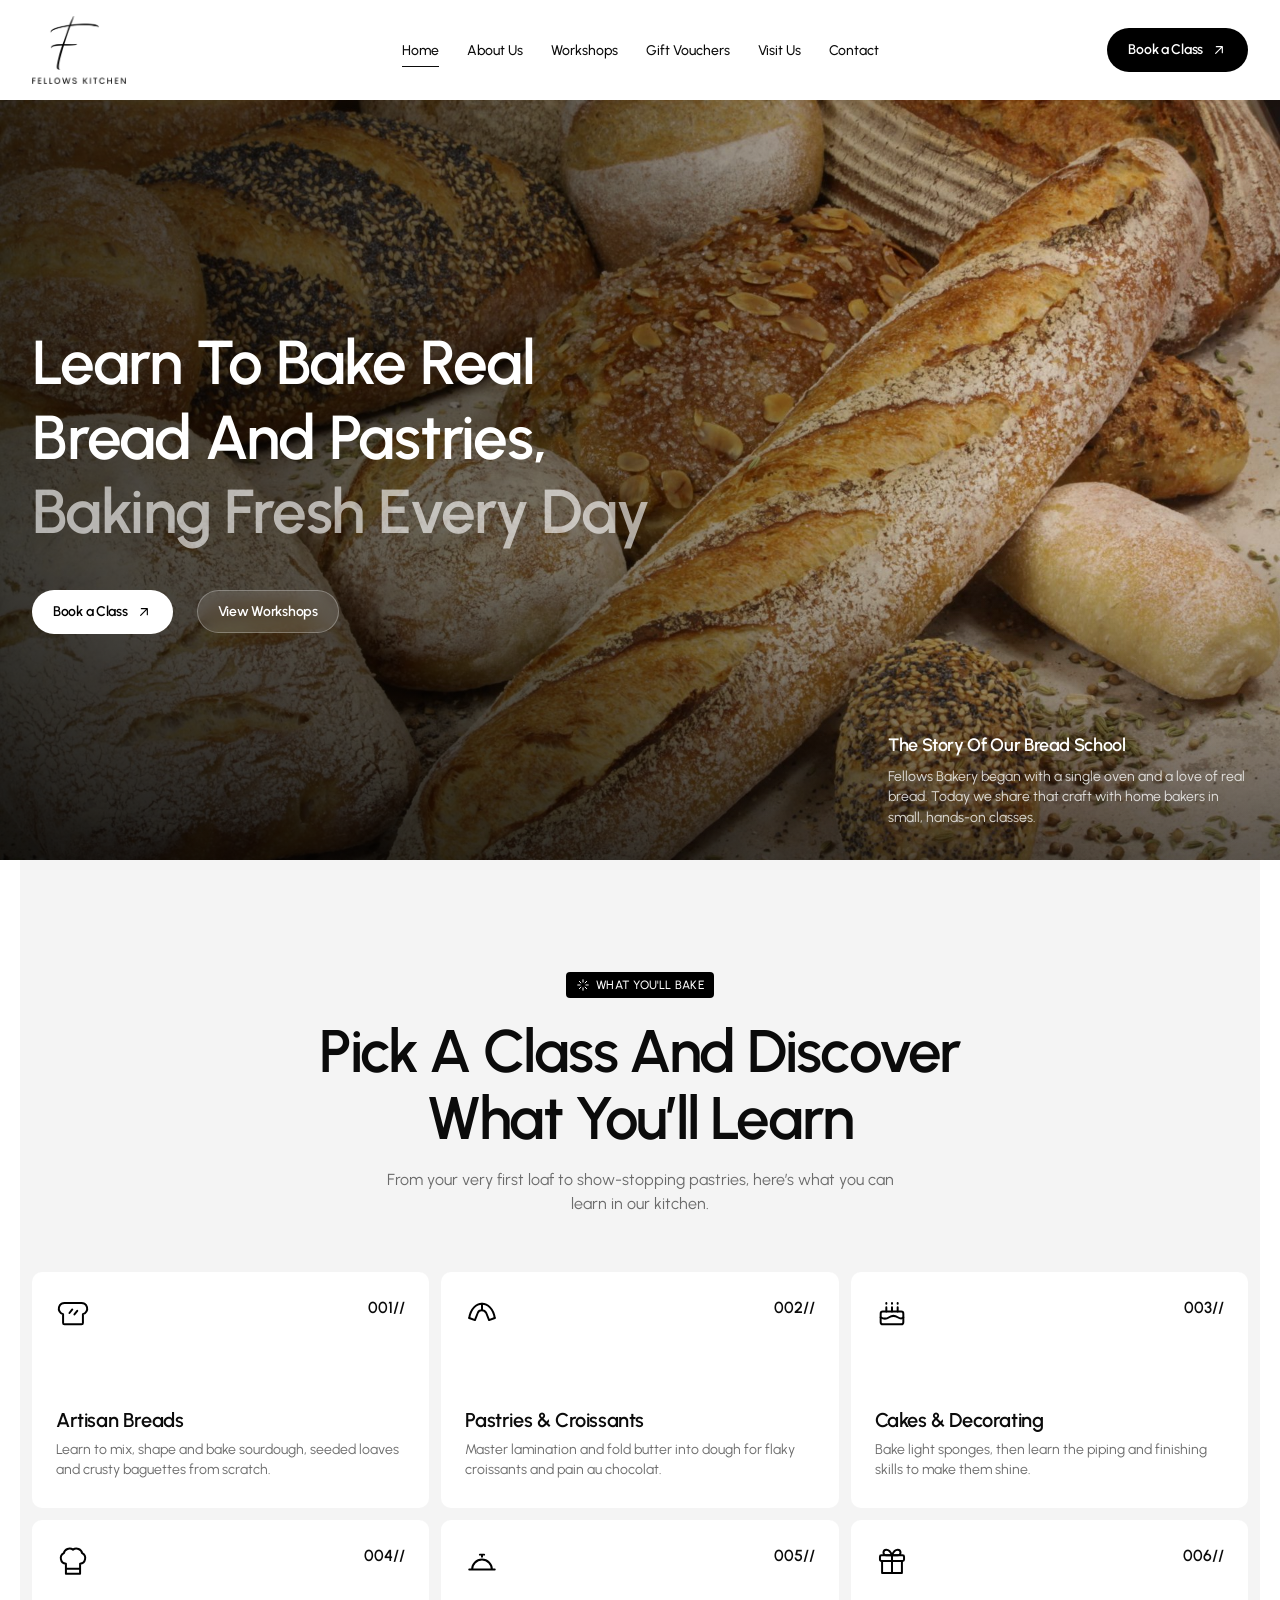
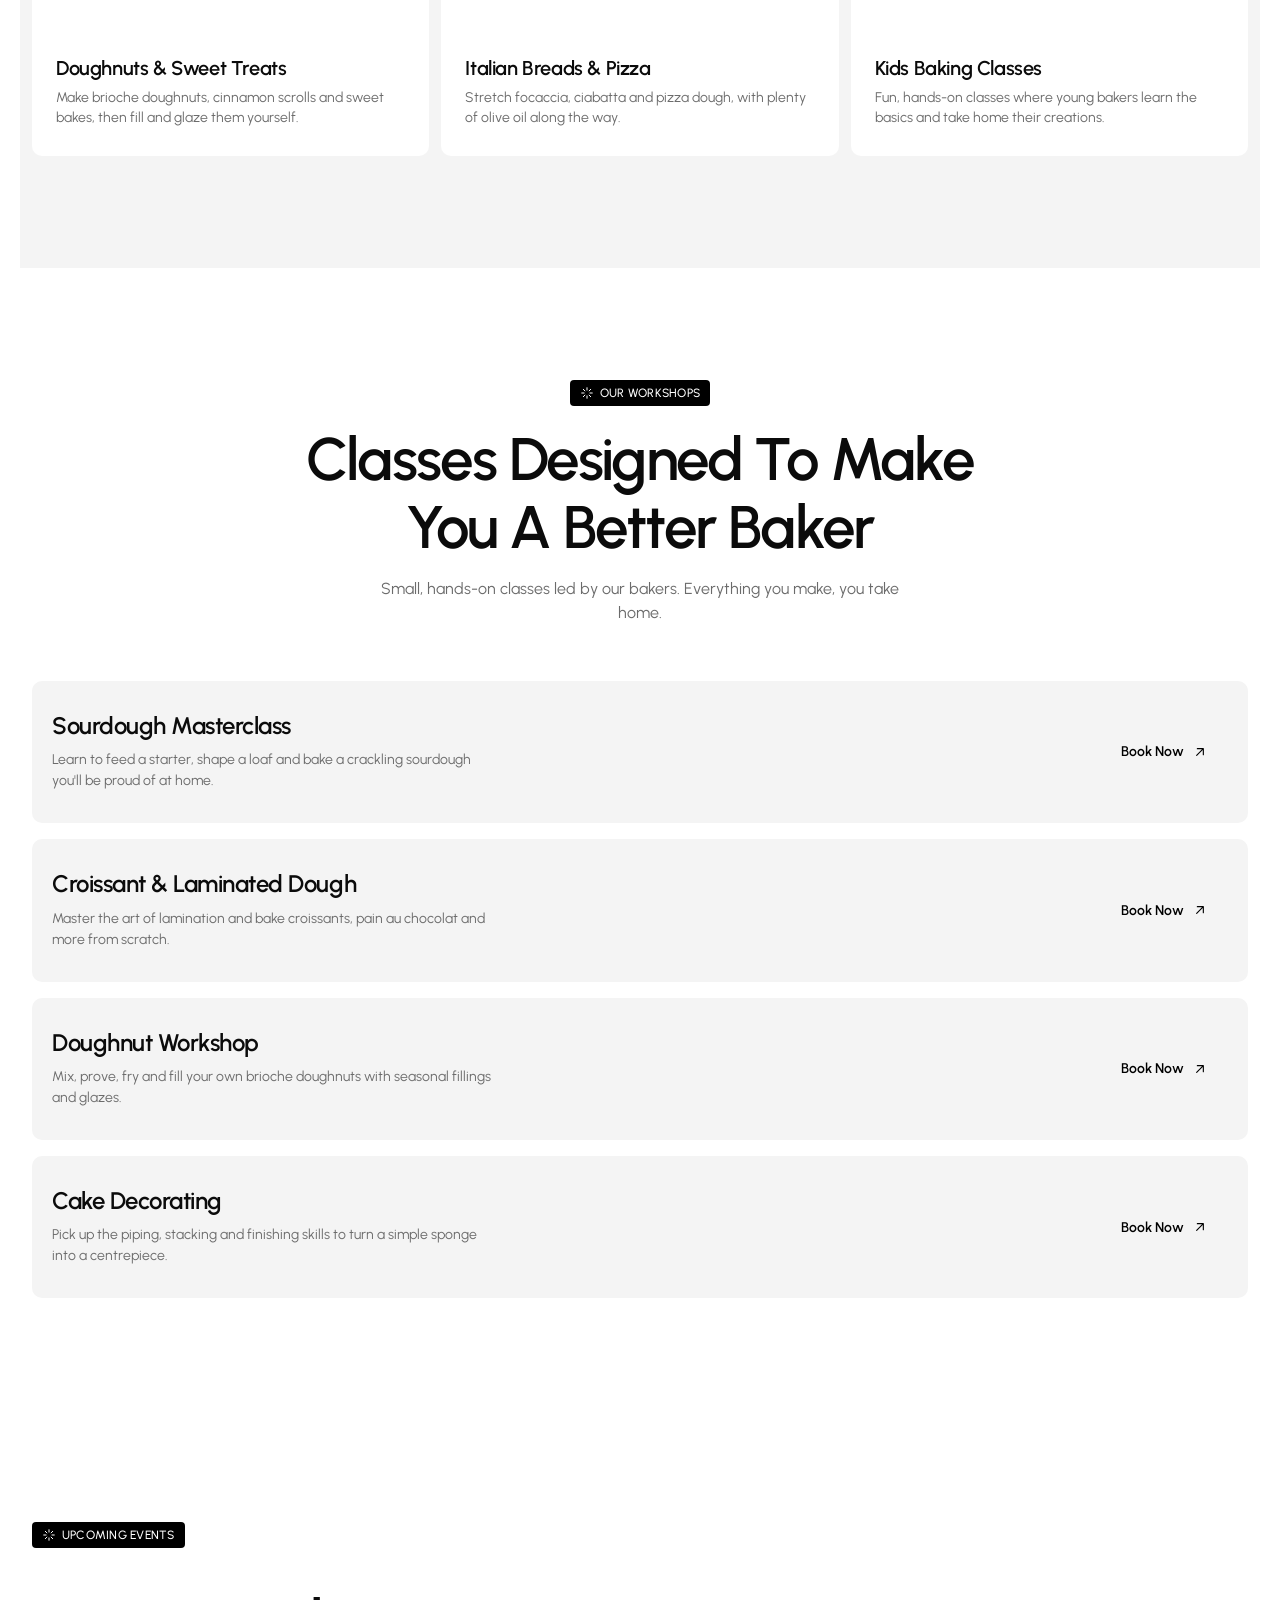
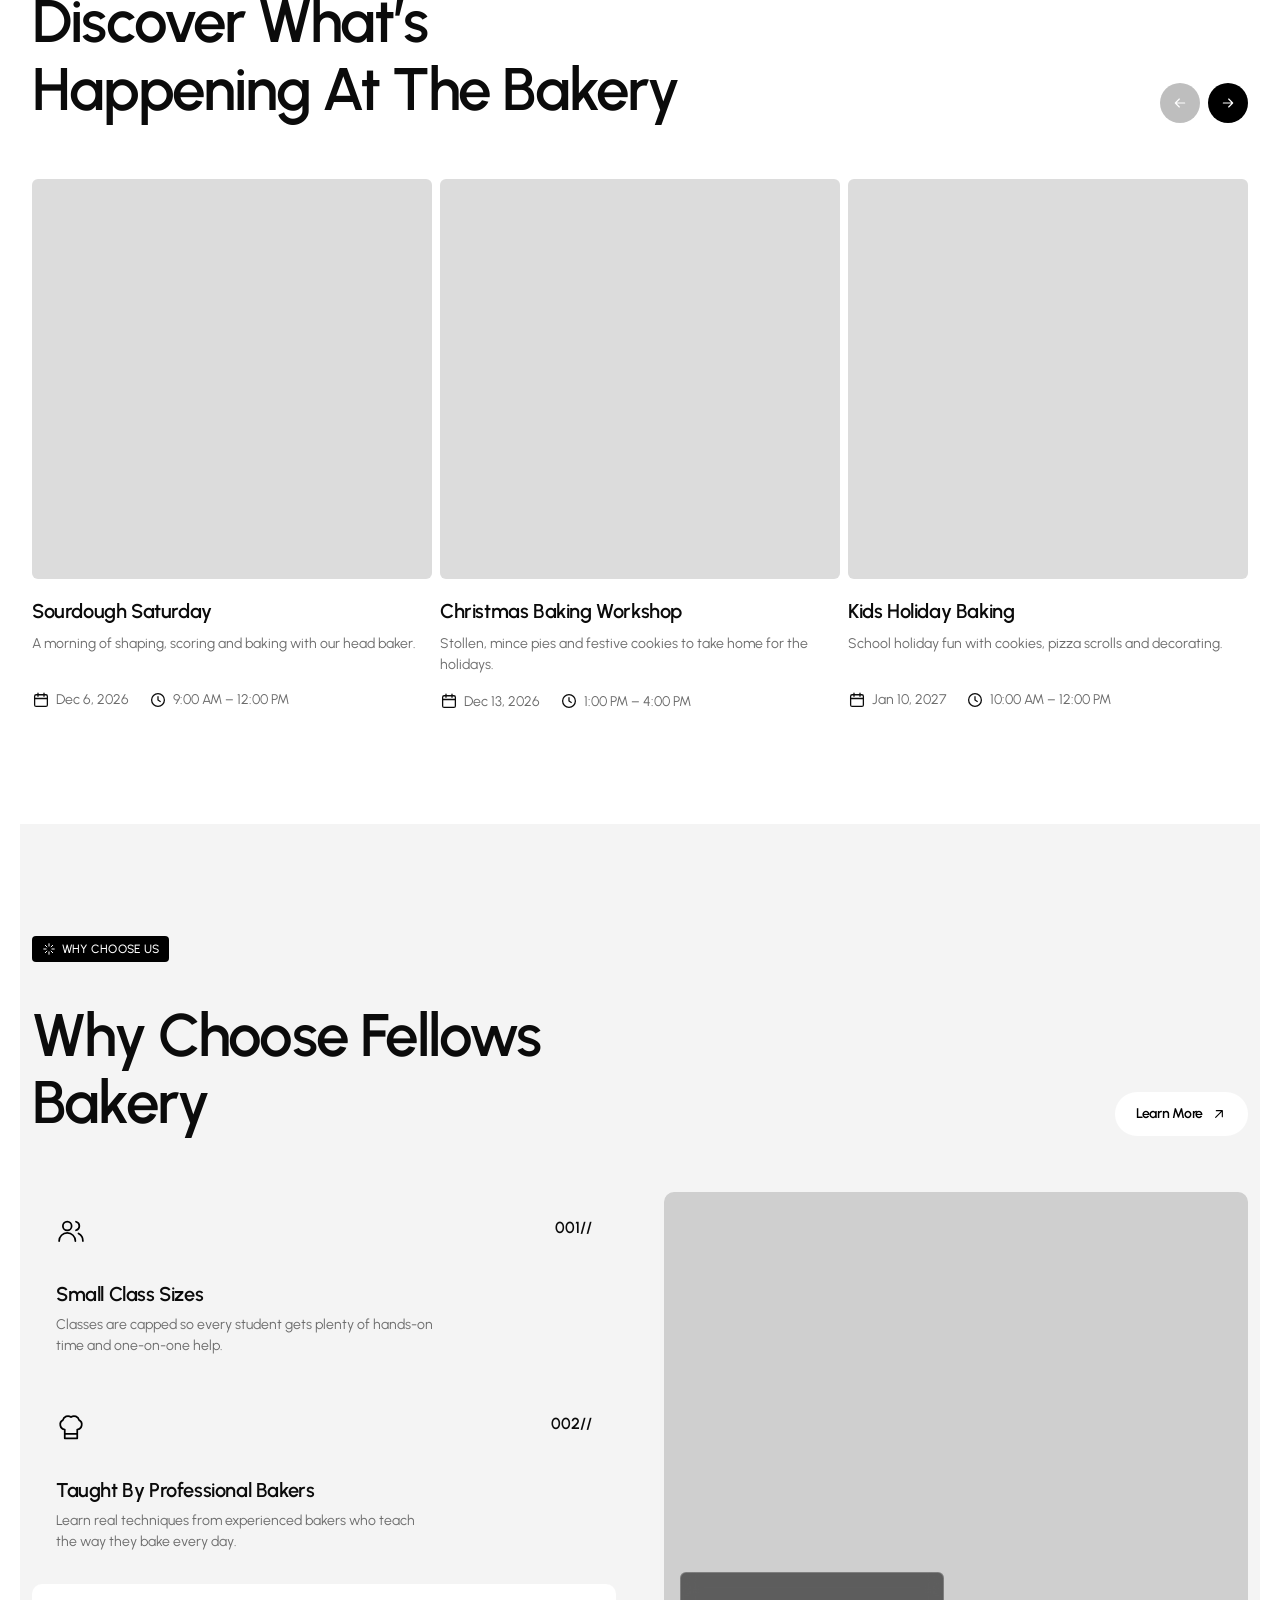
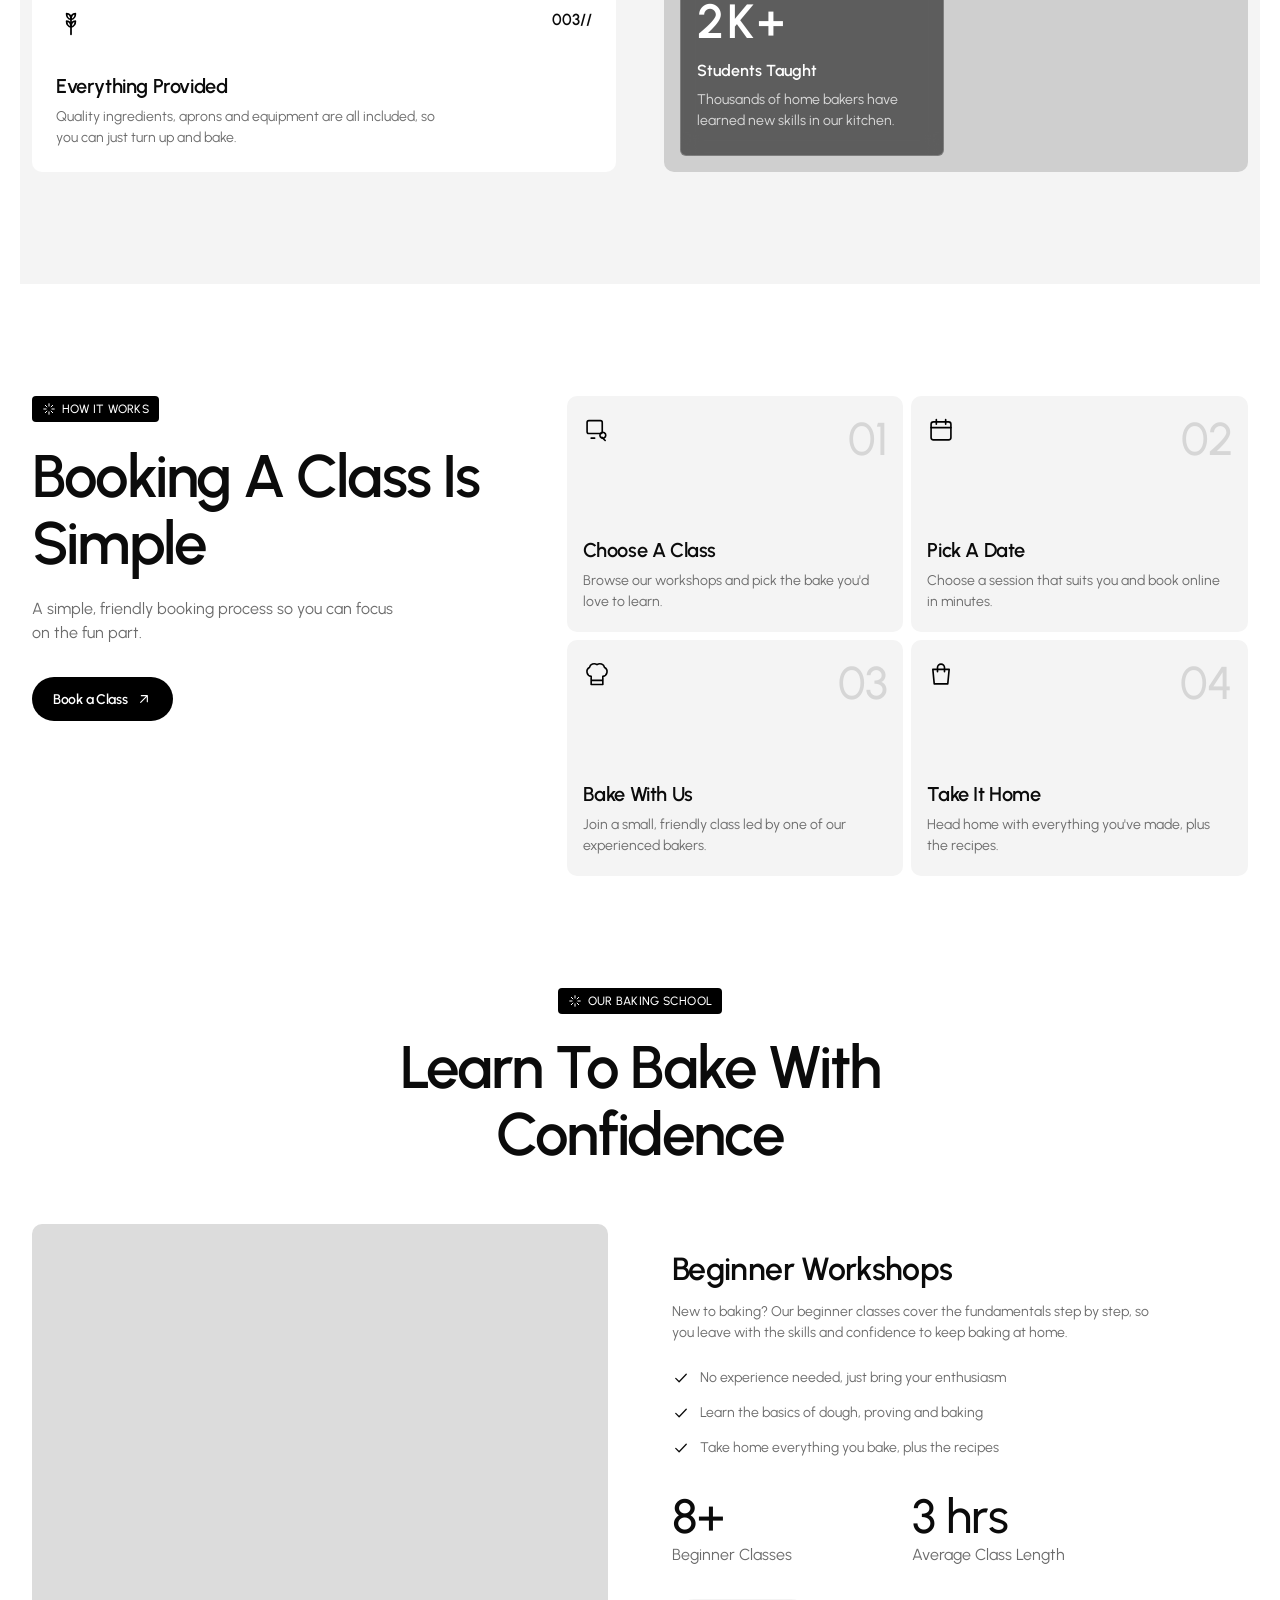
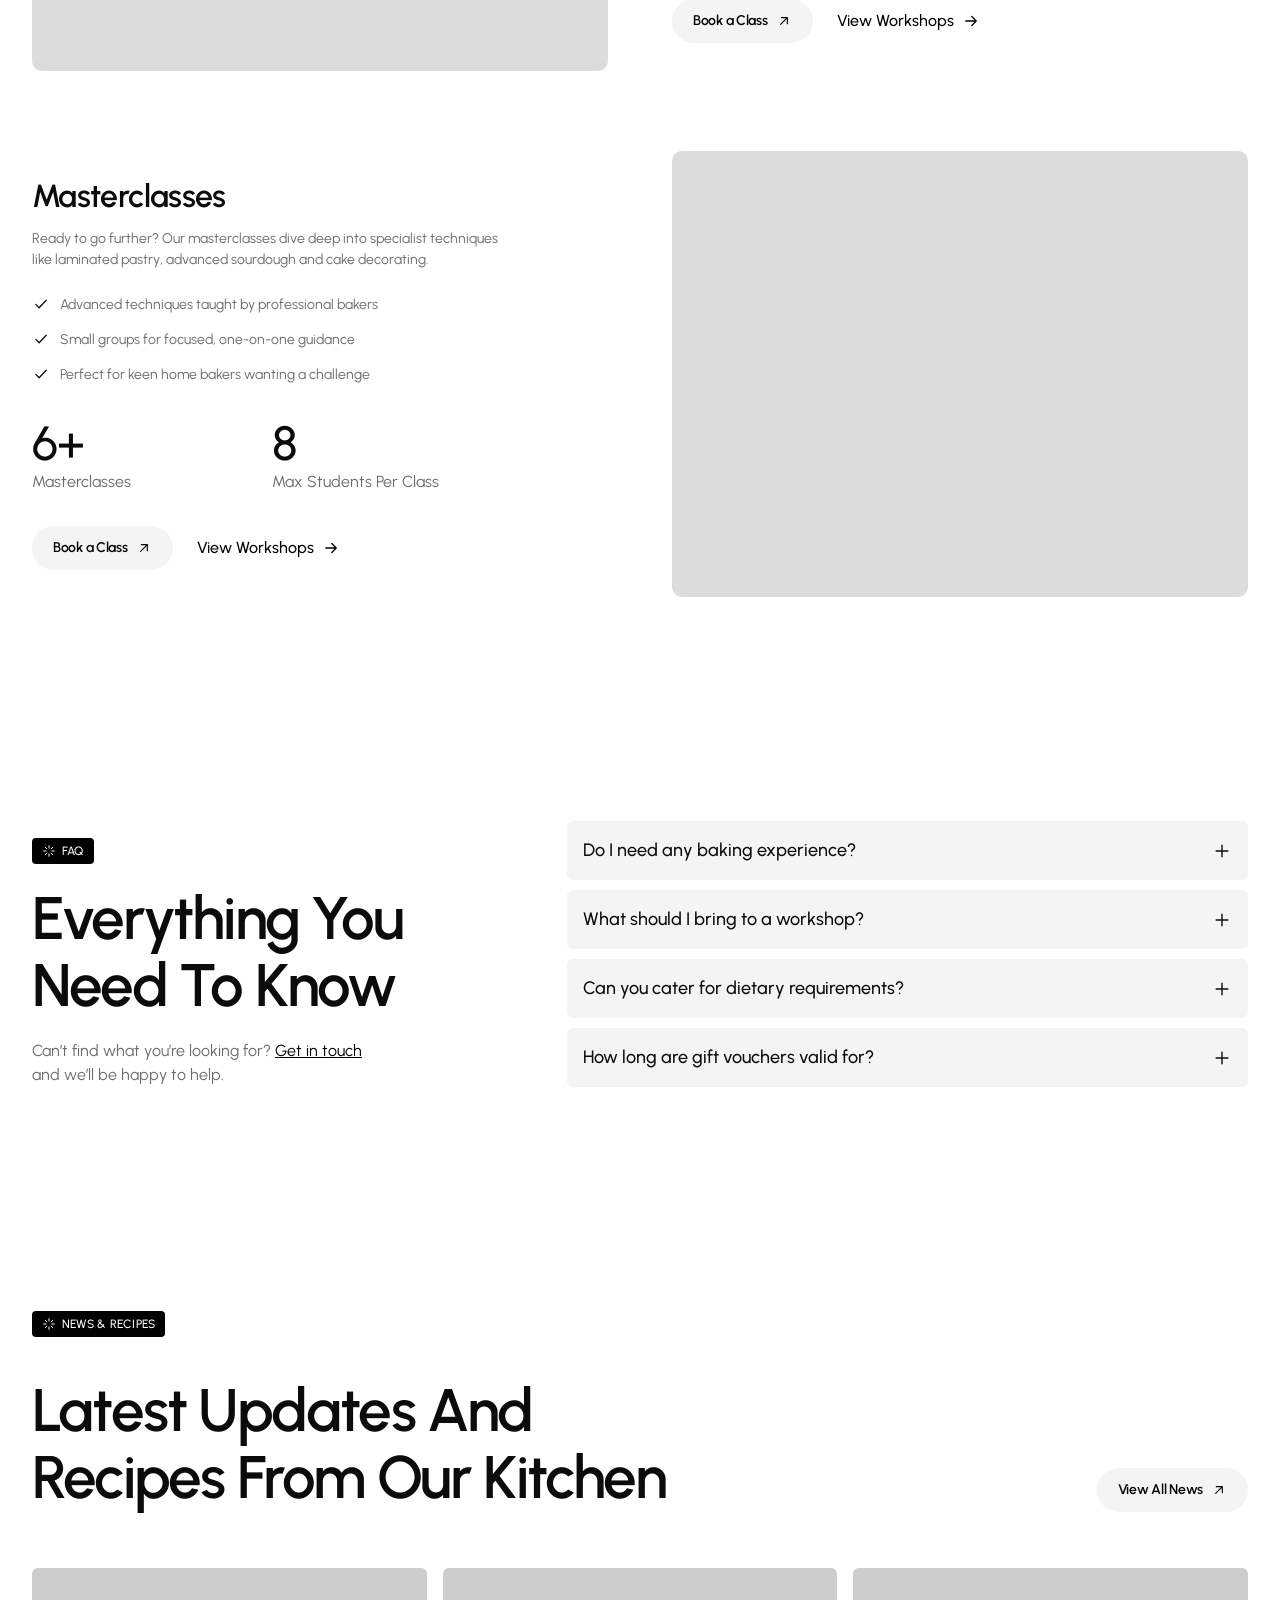
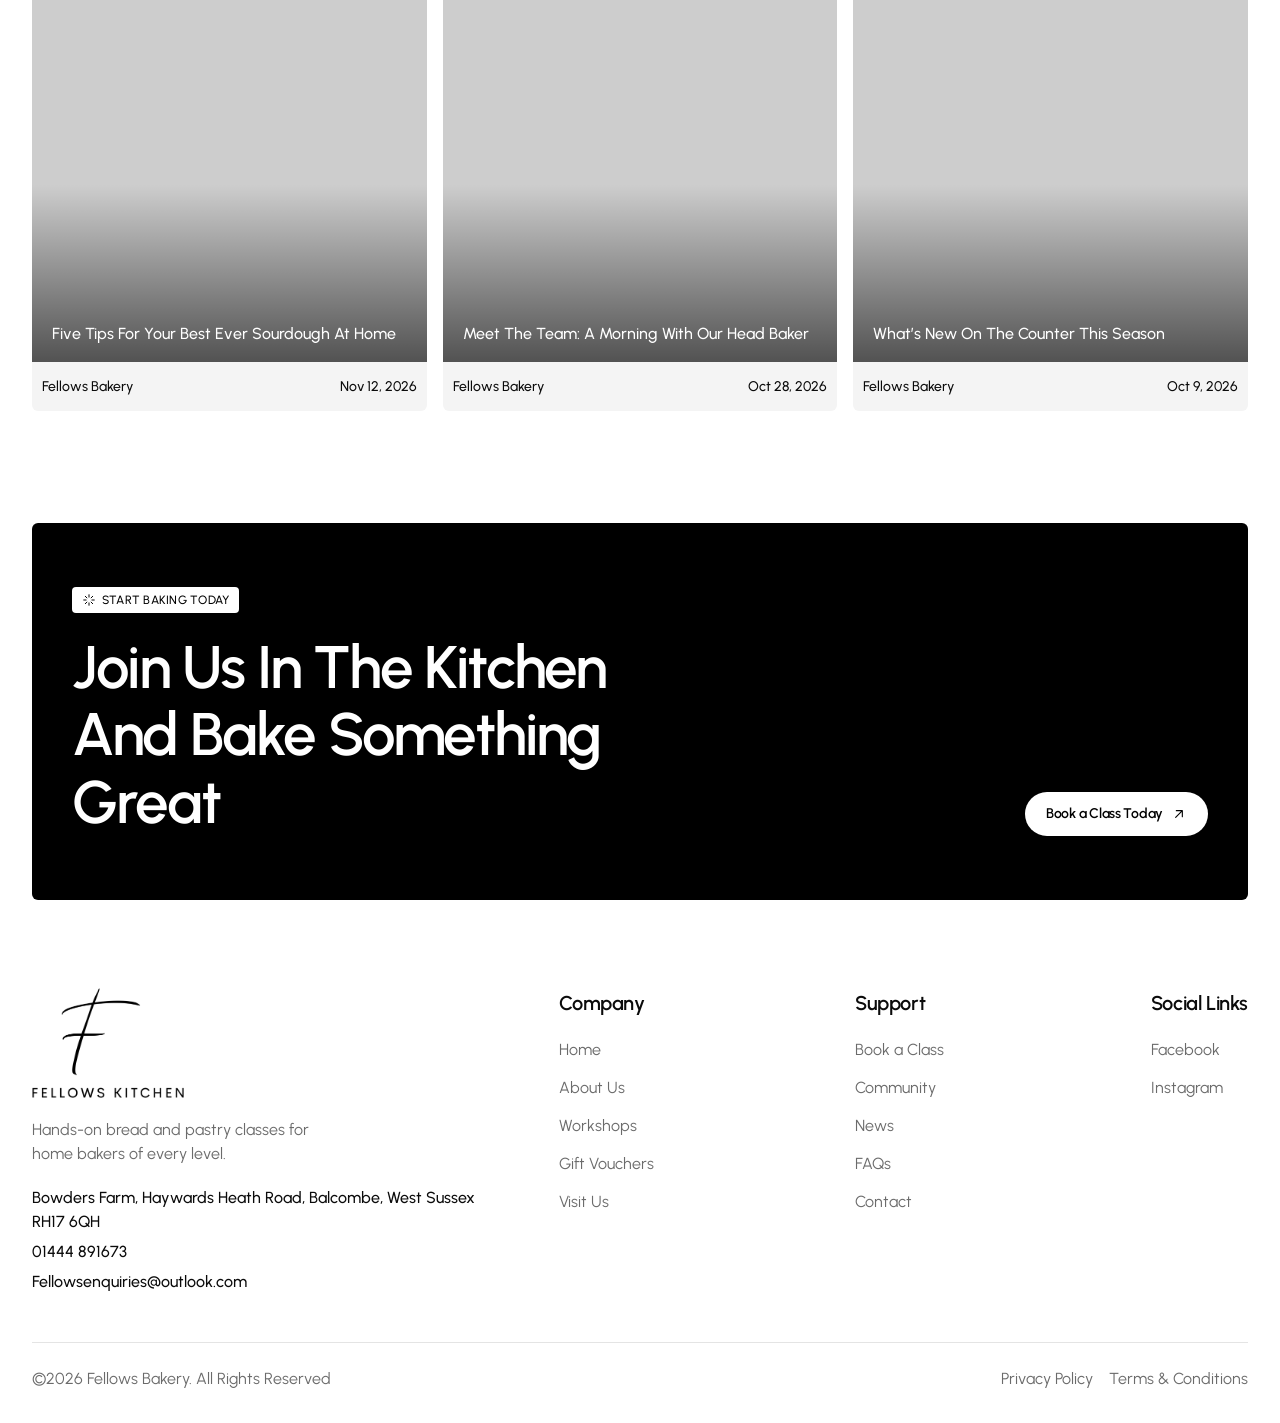
==== commit f2ea9cb6: "Add Bowders Farm address, contact details and school-focused copy Co-Authored-By: Claude Opus 5.5 <n" ====
--- a/index.html
+++ b/index.html
@@ -55,66 +55,66 @@
 
     <section class="hero" style="background-image:url('images/hero.jpg')">
       <div class="container hero-content">
-        <h1 class="type-h1">Real Bread And Pastries, <span>Baked Fresh Every Morning</span></h1>
+        <h1 class="type-h1">Learn To Bake Real Bread And Pastries, <span>Baking Fresh Every Day</span></h1>
         <div class="btn-row">
           <a href="book.html" class="btn btn-light">Book a Class<svg class="icon" viewBox="0 0 24 24" aria-hidden="true"><path d="M7 17 17 7M8 7h9v9"/></svg></a>
           <a href="workshops.html" class="btn btn-glass">View Workshops</a>
         </div>
       </div>
       <div class="hero-story">
-        <h2>The Story Of Our Bakery</h2>
-        <p>Fellows Bakery began with a single oven and a love of real bread. Today we bake fresh every morning and share our craft in our baking school.</p>
+        <h2>The Story Of Our Bread School</h2>
+        <p>Fellows Bakery began with a single oven and a love of real bread. Today we share that craft with home bakers in small, hands-on classes.</p>
       </div>
     </section>
 
     <section class="panel section">
       <div class="container">
       <div class="section-head center reveal">
-        <span class="badge"><svg class="icon" viewBox="0 0 24 24" aria-hidden="true"><path d="M12 3v4M12 17v4M3 12h4M17 12h4M5.6 5.6l2.8 2.8M15.6 15.6l2.8 2.8M5.6 18.4l2.8-2.8M15.6 8.4l2.8-2.8"/></svg>What we bake</span>
-        <h2 class="type-title">Pick Your Favourite And Discover Something Delicious</h2>
-        <p class="lead">Browse everything we make, from the morning bread counter to our baking school.</p>
+        <span class="badge"><svg class="icon" viewBox="0 0 24 24" aria-hidden="true"><path d="M12 3v4M12 17v4M3 12h4M17 12h4M5.6 5.6l2.8 2.8M15.6 15.6l2.8 2.8M5.6 18.4l2.8-2.8M15.6 8.4l2.8-2.8"/></svg>What you'll bake</span>
+        <h2 class="type-title">Pick A Class And Discover What You&rsquo;ll Learn</h2>
+        <p class="lead">From your very first loaf to show-stopping pastries, here&rsquo;s what you can learn in our kitchen.</p>
       </div>
         <div class="category-grid">
         <article class="category-card reveal">
           <div class="card-top"><svg class="icon" viewBox="0 0 24 24" aria-hidden="true"><path d="M5 19V12.8A4 4 0 0 1 7 5h10a4 4 0 0 1 2 7.8V19a1 1 0 0 1-1 1H6a1 1 0 0 1-1-1Z"/><path d="m9.5 12 2-2.5M13 13l2-2.5"/></svg><span class="card-num">001//</span></div>
           <div>
             <h3 class="type-h6">Artisan Breads</h3>
-            <p>Slow-fermented sourdough, seeded loaves and crusty baguettes, baked fresh every morning.</p>
+            <p>Learn to mix, shape and bake sourdough, seeded loaves and crusty baguettes from scratch.</p>
           </div>
         </article>
         <article class="category-card reveal">
           <div class="card-top"><svg class="icon" viewBox="0 0 24 24" aria-hidden="true"><path d="M3 15.5C4 9 8 5.5 12 5.5s8 3.5 9 10"/><path d="M3 15.5 7 17l2-5M21 15.5 17 17l-2-5M9 12c1-2.5 4.5-2.5 6 0M12 5.5V10"/></svg><span class="card-num">002//</span></div>
           <div>
             <h3 class="type-h6">Pastries &amp; Croissants</h3>
-            <p>Buttery laminated pastries, made by hand over three days for the flakiest layers.</p>
+            <p>Master lamination and fold butter into dough for flaky croissants and pain au chocolat.</p>
           </div>
         </article>
         <article class="category-card reveal">
           <div class="card-top"><svg class="icon" viewBox="0 0 24 24" aria-hidden="true"><rect x="4" y="11" width="16" height="9" rx="1.5"/><path d="M4 15c2 1.3 4 1.3 6 0s4-1.3 6 0 3 1.3 4 0M8 11V8M12 11V8M16 11V8M8 5v.5M12 5v.5M16 5v.5"/></svg><span class="card-num">003//</span></div>
           <div>
-            <h3 class="type-h6">Cakes &amp; Celebrations</h3>
-            <p>Celebration cakes and sweet treats made to order for birthdays, weddings and everything in between.</p>
+            <h3 class="type-h6">Cakes &amp; Decorating</h3>
+            <p>Bake light sponges, then learn the piping and finishing skills to make them shine.</p>
           </div>
         </article>
         <article class="category-card reveal">
           <div class="card-top"><svg class="icon" viewBox="0 0 24 24" aria-hidden="true"><path d="M7 17.5h10V21H7zM7 17.5V14a4 4 0 0 1-1.5-7.5A4.2 4.2 0 0 1 12 4a4.2 4.2 0 0 1 6.5 2.5A4 4 0 0 1 17 14v3.5"/></svg><span class="card-num">004//</span></div>
           <div>
-            <h3 class="type-h6">Baking Workshops</h3>
-            <p>Hands-on classes for every level, from your very first loaf to show-stopping bakes.</p>
+            <h3 class="type-h6">Doughnuts &amp; Sweet Treats</h3>
+            <p>Make brioche doughnuts, cinnamon scrolls and sweet bakes, then fill and glaze them yourself.</p>
           </div>
         </article>
         <article class="category-card reveal">
           <div class="card-top"><svg class="icon" viewBox="0 0 24 24" aria-hidden="true"><path d="M3 18h18M5 18a7 7 0 0 1 14 0M12 9V7.5M10.5 7.5h3"/></svg><span class="card-num">005//</span></div>
           <div>
-            <h3 class="type-h6">Catering &amp; Events</h3>
-            <p>Fresh bread, pastries and grazing boards for your office, event or special occasion.</p>
+            <h3 class="type-h6">Italian Breads &amp; Pizza</h3>
+            <p>Stretch focaccia, ciabatta and pizza dough, with plenty of olive oil along the way.</p>
           </div>
         </article>
         <article class="category-card reveal">
           <div class="card-top"><svg class="icon" viewBox="0 0 24 24" aria-hidden="true"><rect x="3.5" y="8" width="17" height="4" rx="1"/><path d="M5 12v8.5h14V12M12 8v12.5M12 8S10.5 4 8 4a2 2 0 0 0 0 4h4Zm0 0s1.5-4 4-4a2 2 0 0 1 0 4h-4Z"/></svg><span class="card-num">006//</span></div>
           <div>
-            <h3 class="type-h6">Gift Vouchers</h3>
-            <p>Give the gift of a day in the kitchen, or a treat from our counter.</p>
+            <h3 class="type-h6">Kids Baking Classes</h3>
+            <p>Fun, hands-on classes where young bakers learn the basics and take home their creations.</p>
           </div>
         </article>
         </div>
@@ -266,7 +266,7 @@
       <div class="container process-grid">
         <div class="process-intro reveal">
           <span class="badge"><svg class="icon" viewBox="0 0 24 24" aria-hidden="true"><path d="M12 3v4M12 17v4M3 12h4M17 12h4M5.6 5.6l2.8 2.8M15.6 15.6l2.8 2.8M5.6 18.4l2.8-2.8M15.6 8.4l2.8-2.8"/></svg>How it works</span>
-          <h2 class="type-title">Booking A Class Made Simple</h2>
+          <h2 class="type-title">Booking A Class Is Simple</h2>
           <p class="lead">A simple, friendly booking process so you can focus on the fun part.</p>
           <a href="book.html" class="btn btn-dark">Book a Class<svg class="icon" viewBox="0 0 24 24" aria-hidden="true"><path d="M7 17 17 7M8 7h9v9"/></svg></a>
         </div>
@@ -350,7 +350,7 @@
       <div class="container faq-grid">
         <div class="faq-intro reveal">
           <span class="badge"><svg class="icon" viewBox="0 0 24 24" aria-hidden="true"><path d="M12 3v4M12 17v4M3 12h4M17 12h4M5.6 5.6l2.8 2.8M15.6 15.6l2.8 2.8M5.6 18.4l2.8-2.8M15.6 8.4l2.8-2.8"/></svg>FAQ</span>
-          <h2 class="type-title">Everything You Want To Know</h2>
+          <h2 class="type-title">Everything You Need To Know</h2>
           <p class="lead">Can&rsquo;t find what you&rsquo;re looking for? <a href="contact.html" style="color:var(--black);text-decoration:underline">Get in touch</a> and we&rsquo;ll be happy to help.</p>
         </div>
         <div class="faq-list reveal">
@@ -429,7 +429,12 @@
           <a href="index.html" aria-label="Fellows Bakery home">
             <img src="images/logo-black.png" alt="Fellows Bakery" width="800" height="578" loading="lazy">
           </a>
-          <p>Real bread, pastries and hands-on baking classes, made fresh every day.</p>
+          <p>Hands-on bread and pastry classes for home bakers of every level.</p>
+          <address class="footer-contact">
+            <a href="https://www.google.com/maps/search/?api=1&amp;query=Bowders+Farm+Haywards+Heath+Road+Balcombe+RH17+6QH" target="_blank" rel="noopener">Bowders Farm, Haywards Heath Road, Balcombe, West Sussex RH17 6QH</a>
+            <a href="tel:+441444891673">01444 891673</a>
+            <a href="mailto:Fellowsenquiries@outlook.com">Fellowsenquiries@outlook.com</a>
+          </address>
         </div>
 
         <div class="footer-col">
--- a/styles.css
+++ b/styles.css
@@ -774,6 +774,15 @@
 }
 .footer-brand img { height: 110px; width: auto; margin-bottom: 20px; }
 .footer-brand p { max-width: 280px; font-size: var(--text-16); }
+.footer-contact {
+  font-style: normal;
+  margin-top: 20px;
+  display: grid;
+  gap: 6px;
+  justify-items: start;
+}
+.footer-contact a { color: var(--ink); font-weight: 500; overflow-wrap: anywhere; }
+.footer-contact a:hover { text-decoration: underline; }
 .footer-col h4 {
   font-size: var(--text-20);
   letter-spacing: -0.4px;
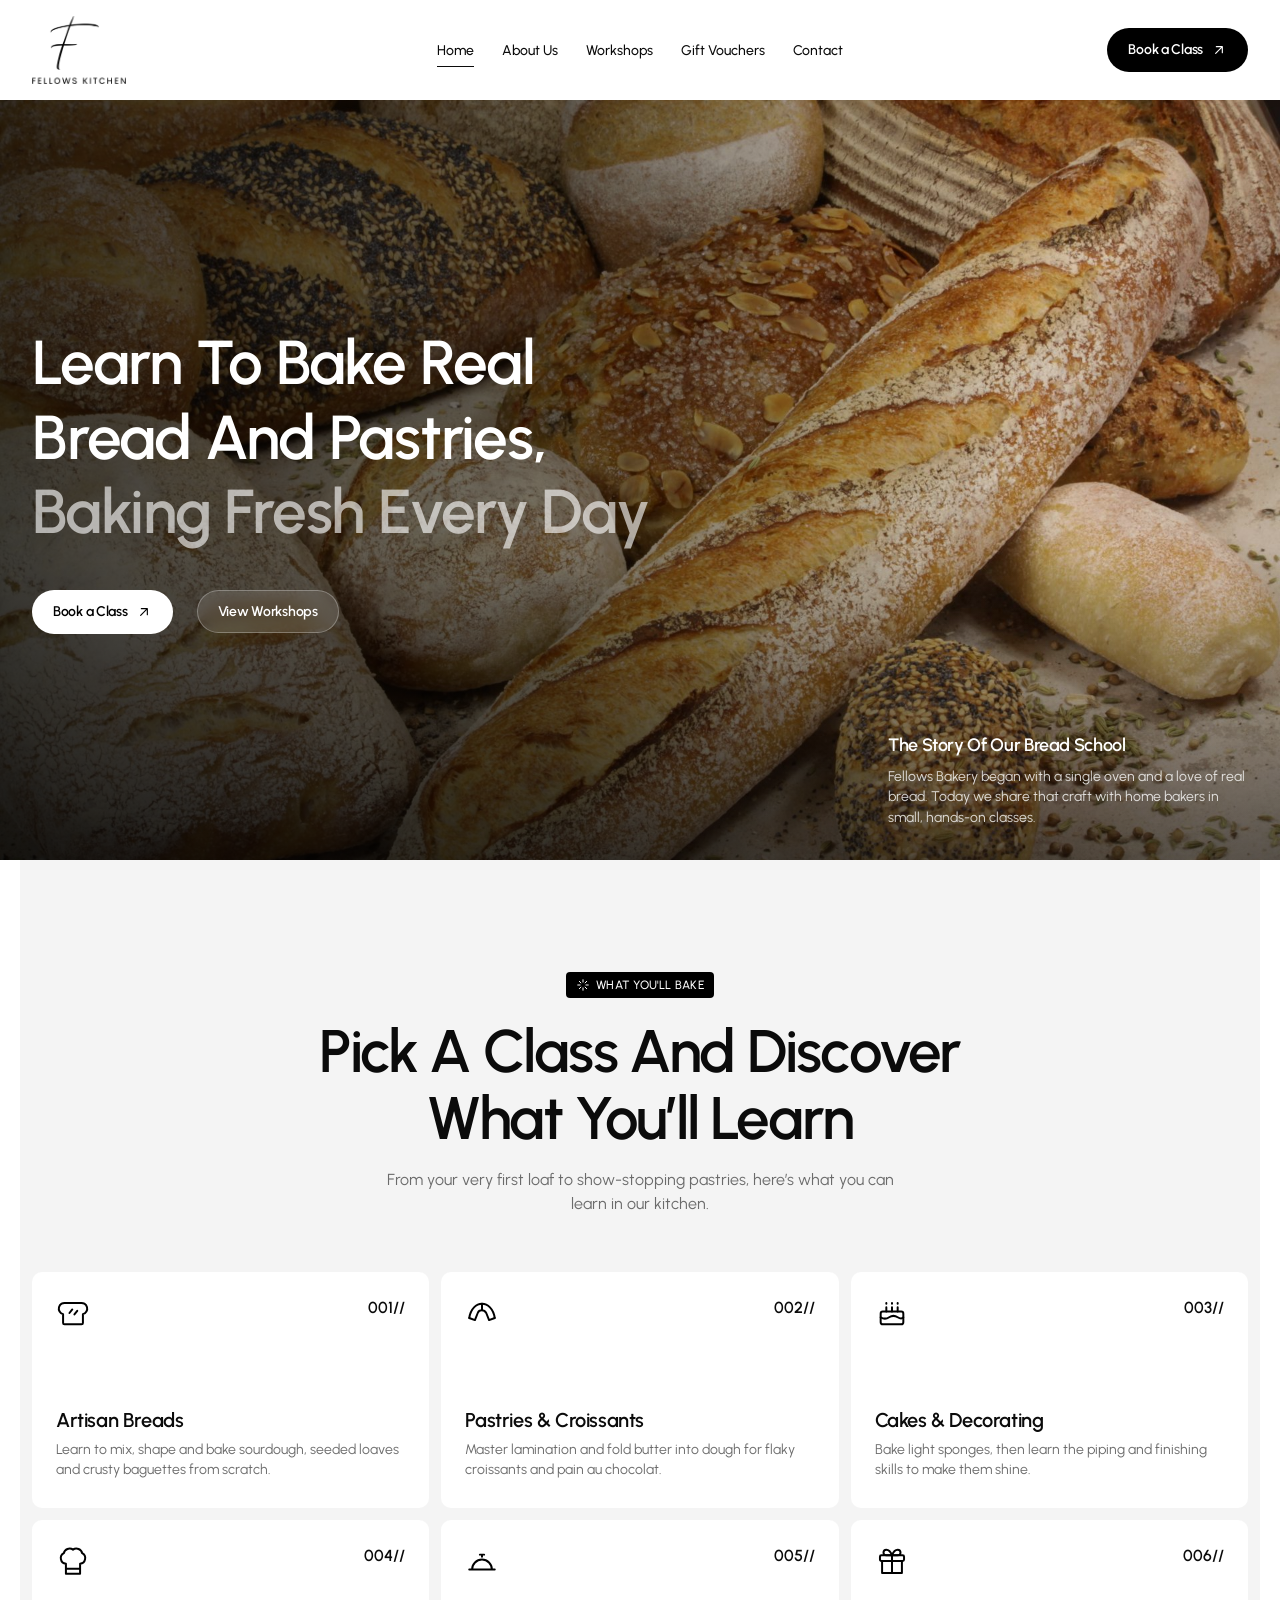
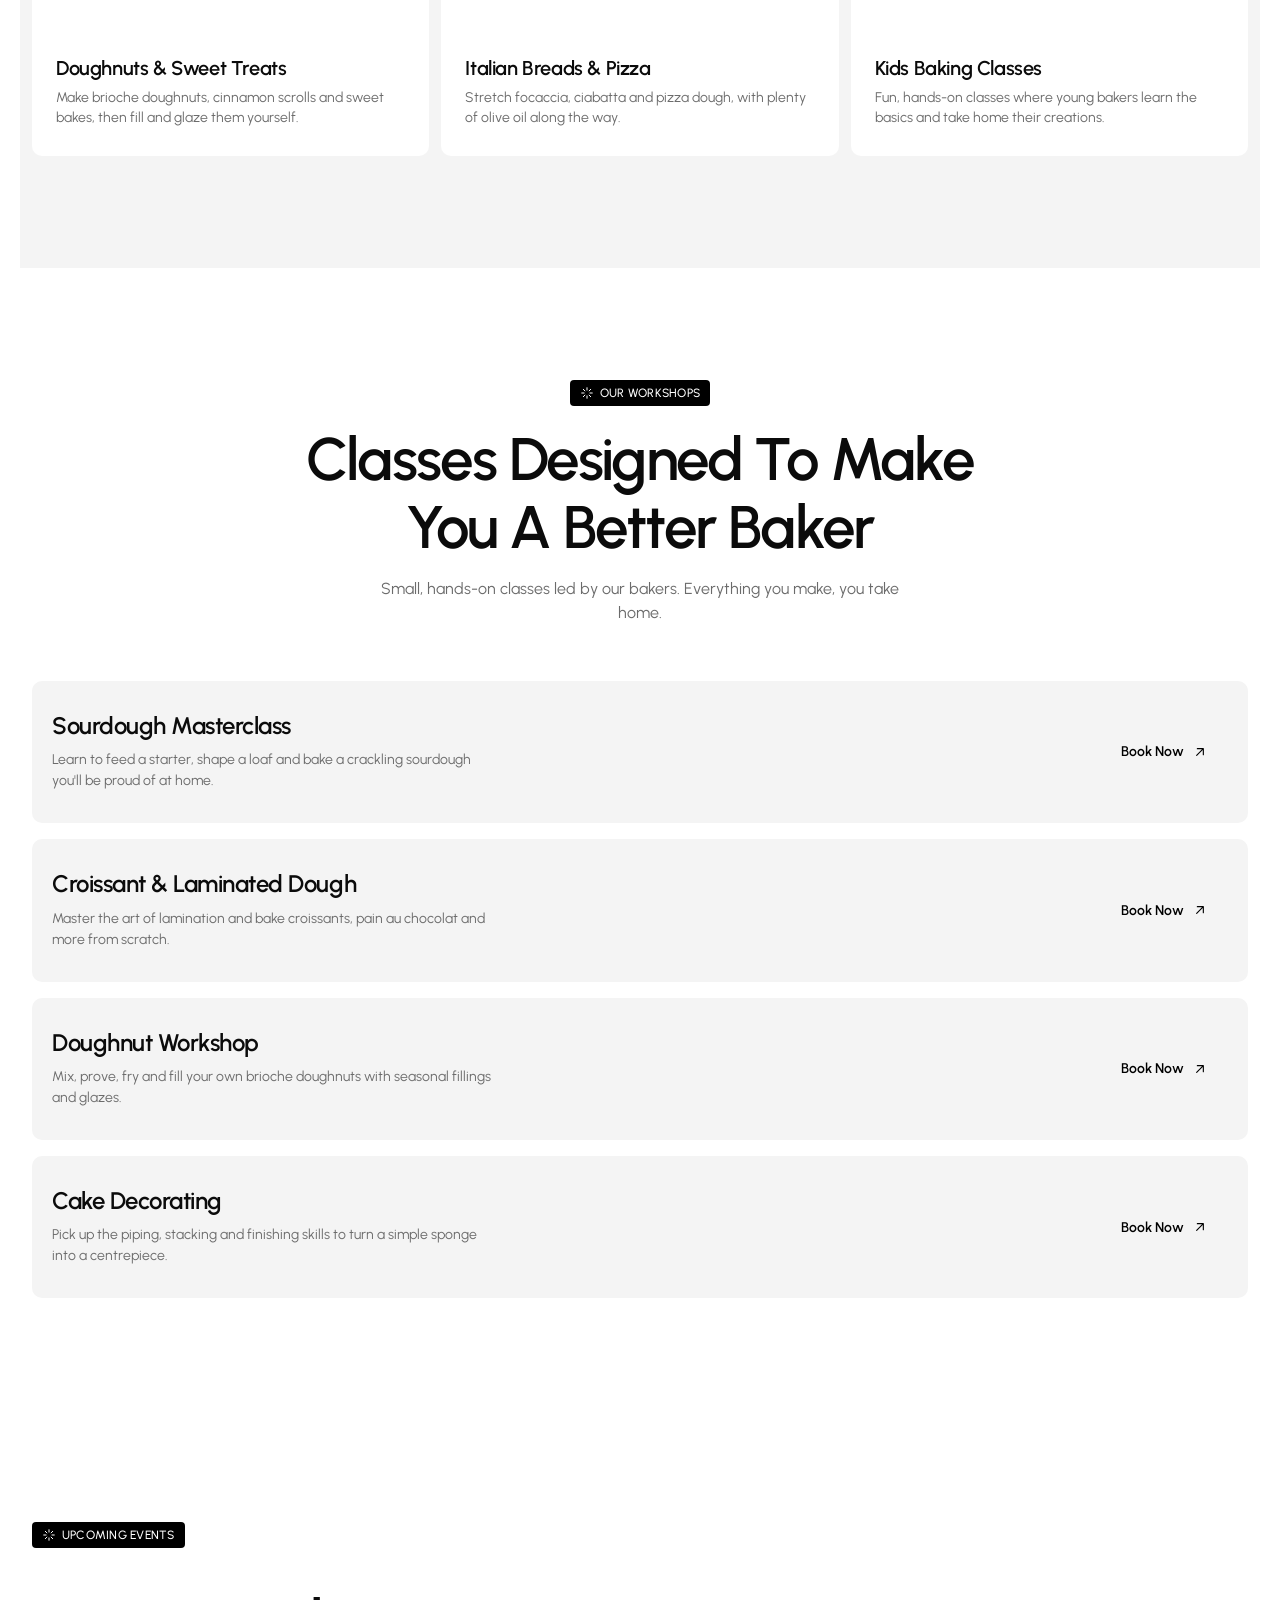
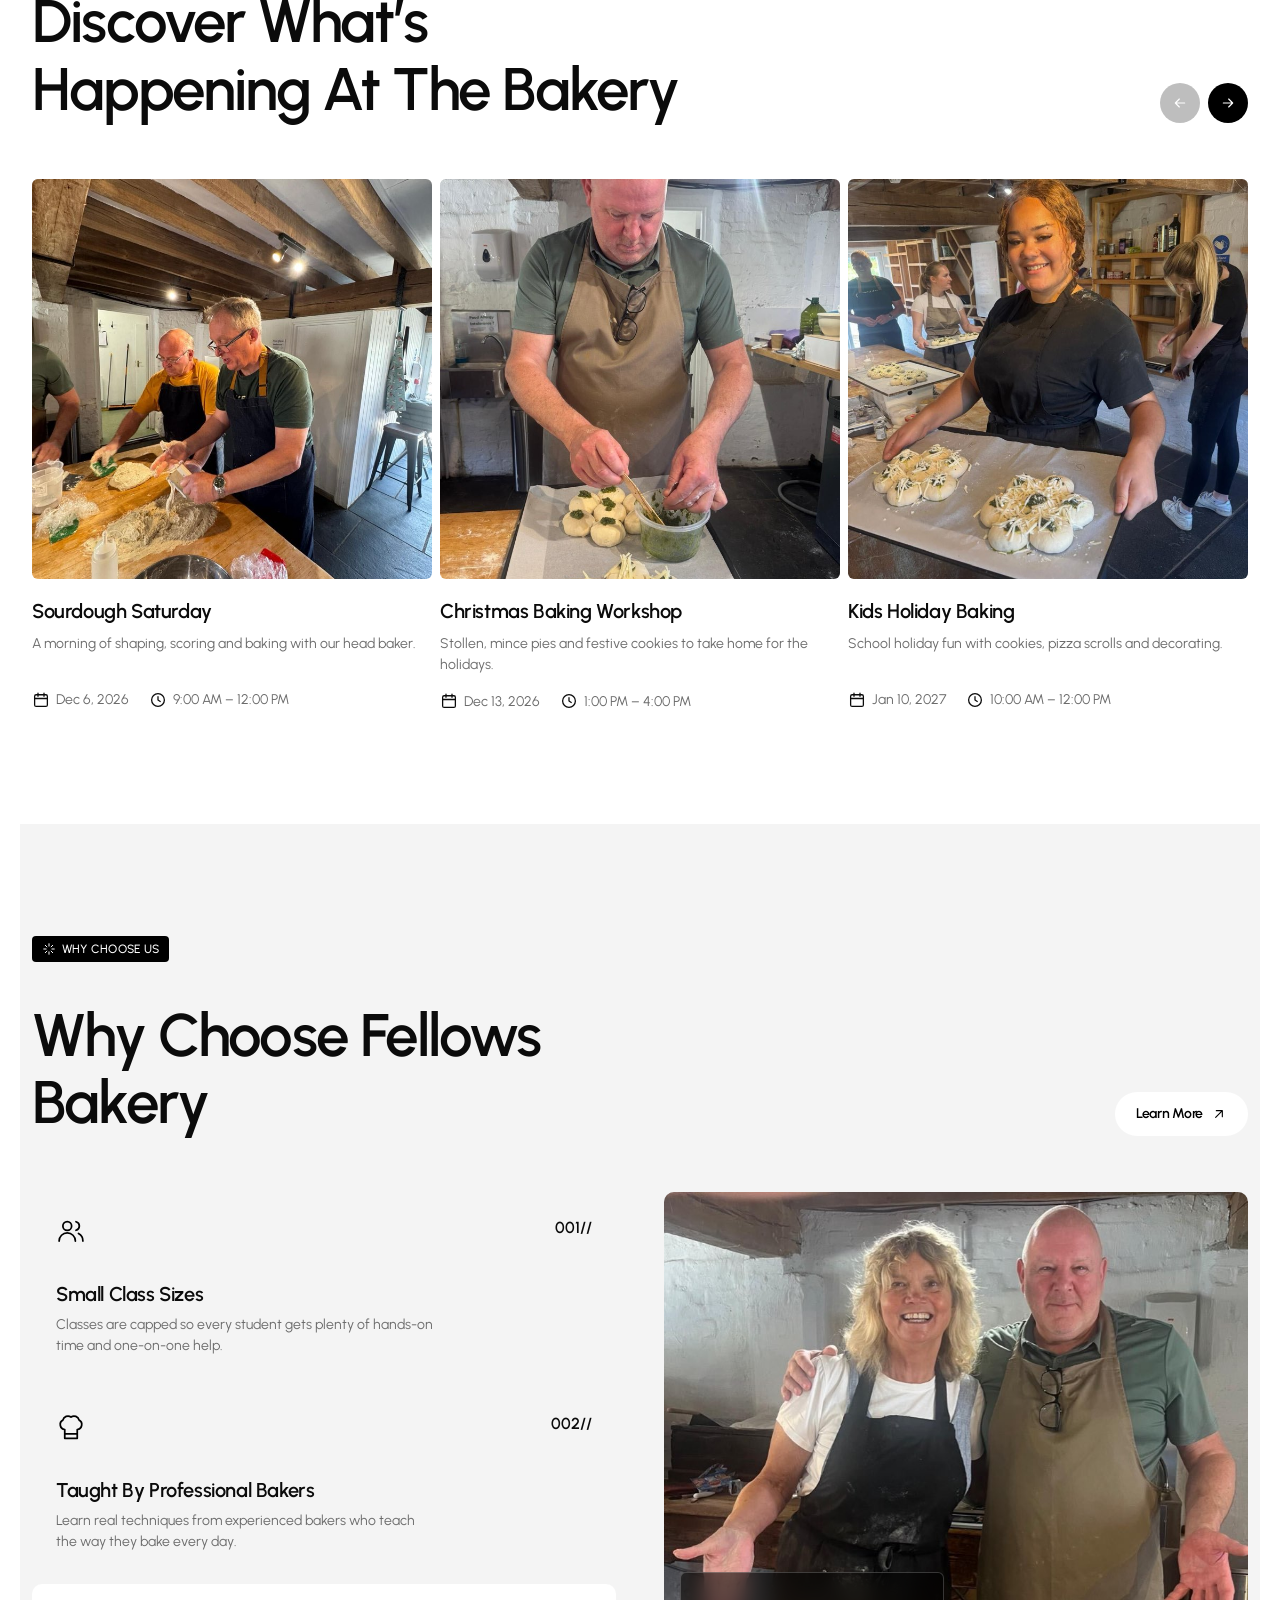
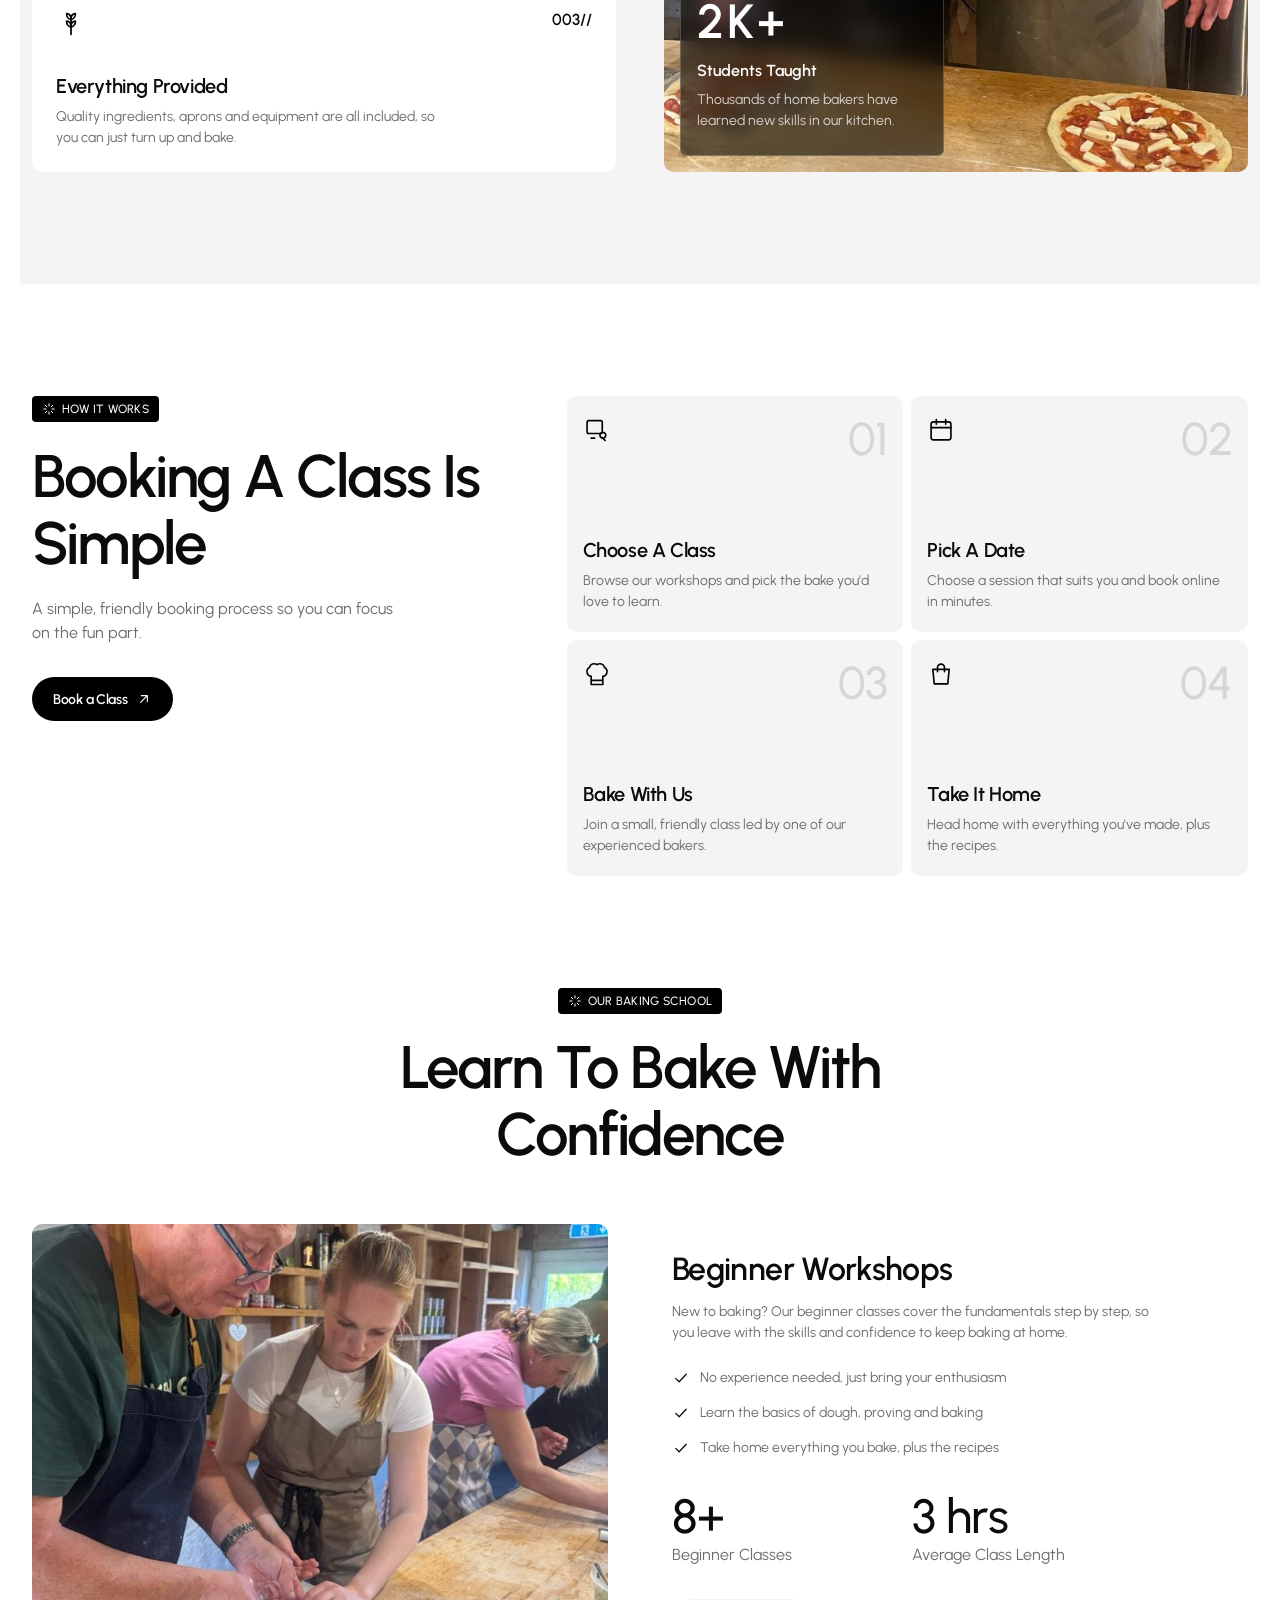
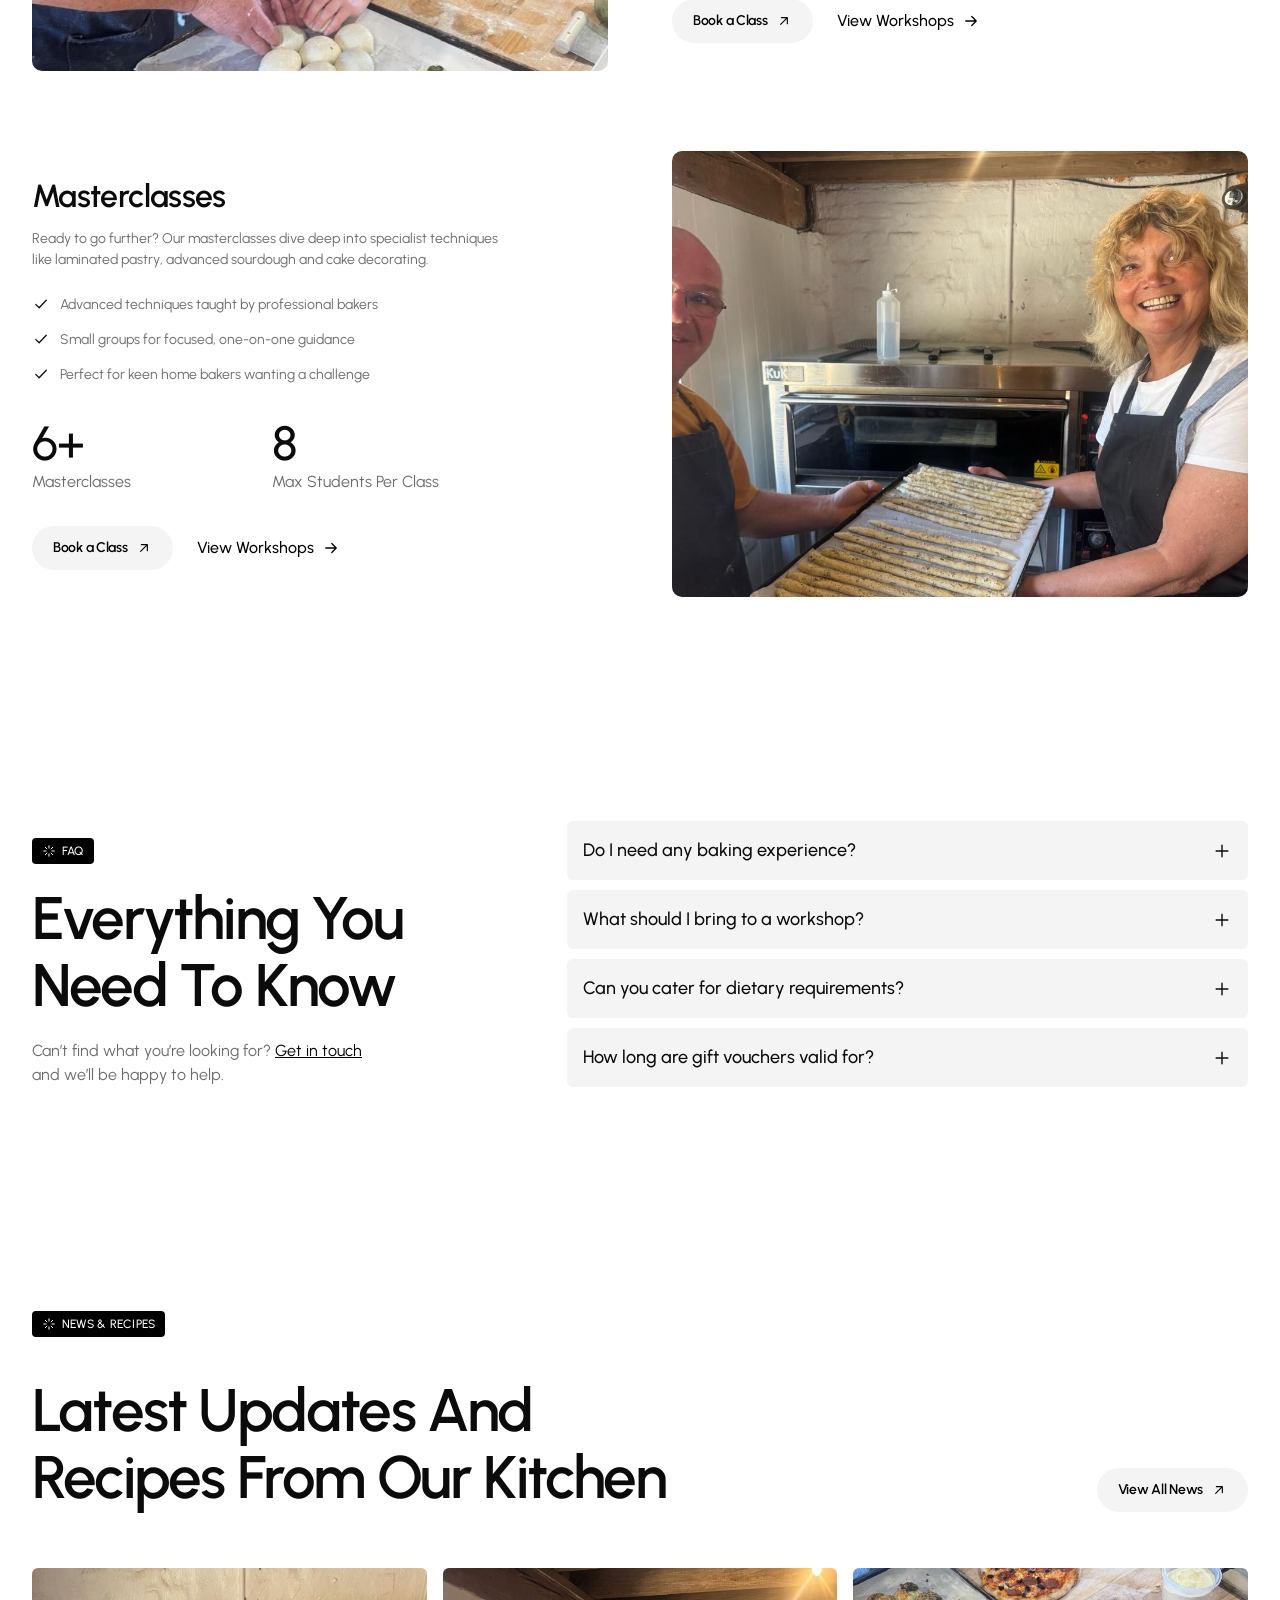
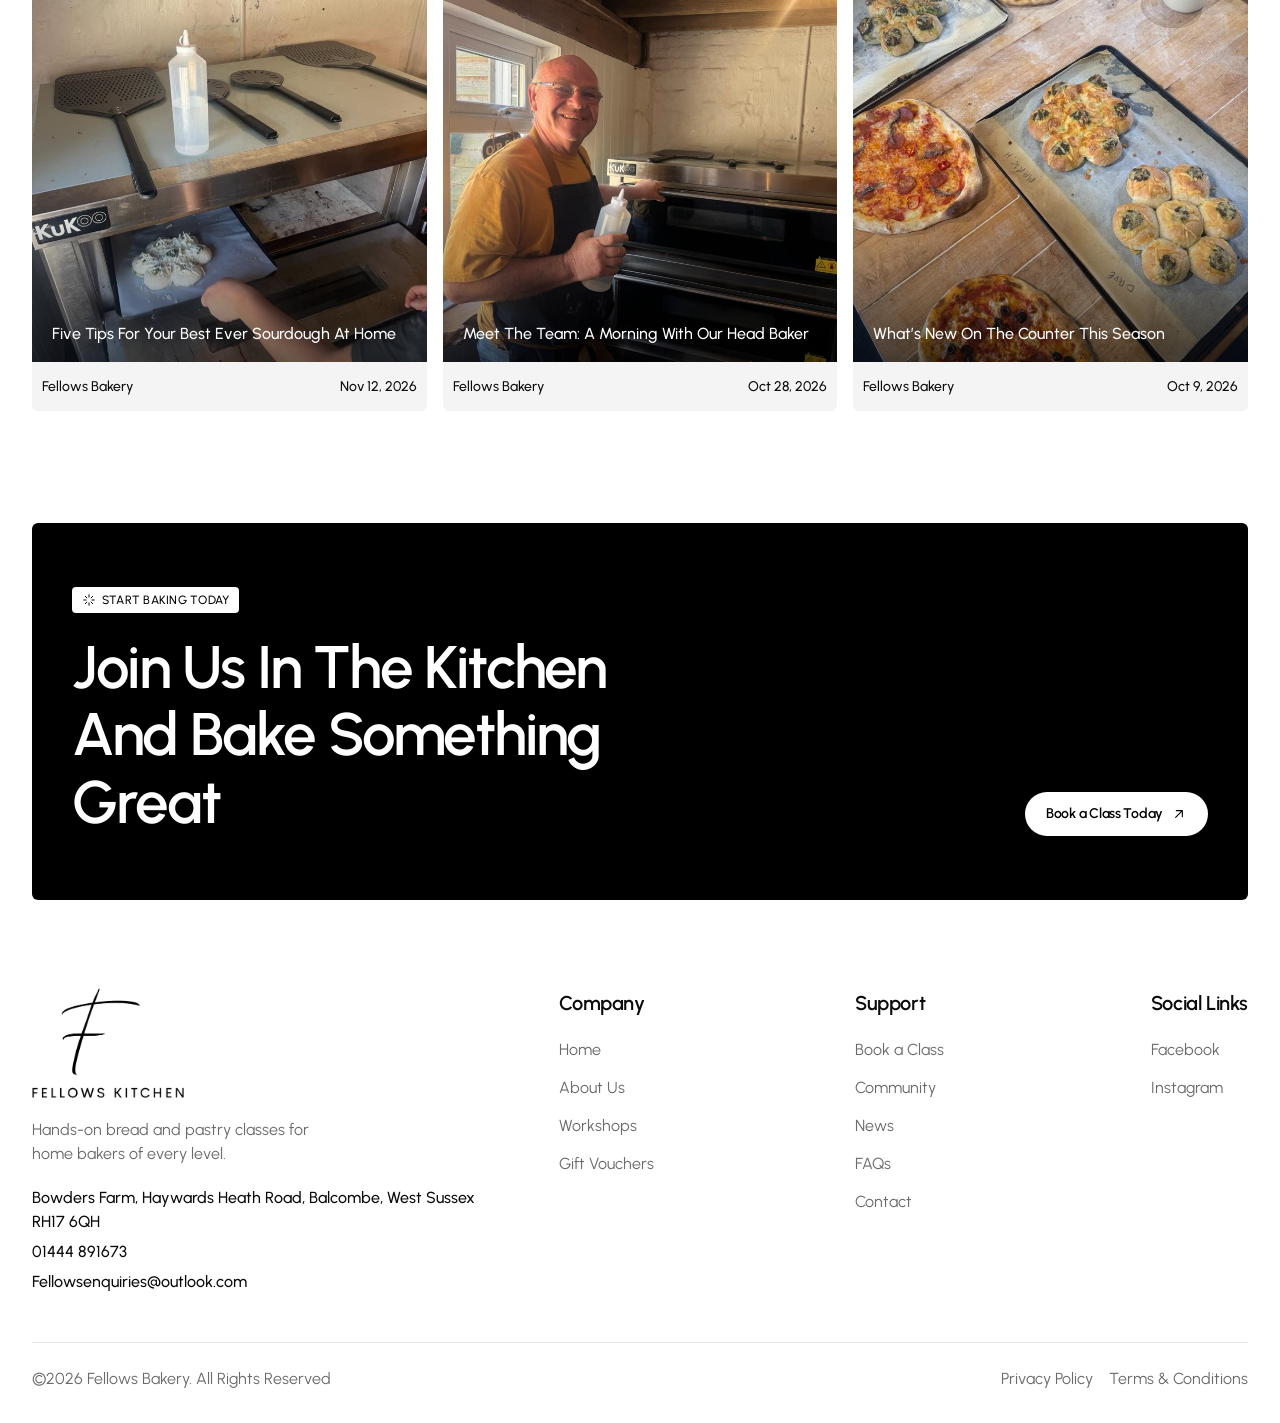
==== commit 10c1cf0d: "Add class photos throughout site and hide Visit Us page Co-Authored-By: Claude Opus 5.5 <noreply@ant" ====
--- a/index.html
+++ b/index.html
@@ -26,7 +26,6 @@
         <a href="our-story.html">About Us</a>
         <a href="workshops.html">Workshops</a>
         <a href="vouchers.html">Gift Vouchers</a>
-        <a href="visit.html">Visit Us</a>
         <a href="contact.html">Contact</a>
       </nav>
 
@@ -44,7 +43,6 @@
         <a href="our-story.html">About Us</a>
         <a href="workshops.html">Workshops</a>
         <a href="vouchers.html">Gift Vouchers</a>
-        <a href="visit.html">Visit Us</a>
         <a href="contact.html">Contact</a>
         <a href="book.html" class="btn btn-dark">Book a Class<svg class="icon" viewBox="0 0 24 24" aria-hidden="true"><path d="M7 17 17 7M8 7h9v9"/></svg></a>
       </div>
@@ -175,7 +173,7 @@
         </div>
         <div class="carousel reveal">
           <article class="event-card">
-            <div class="img-holder"></div>
+            <img class="img-holder" src="images/kneading.jpg" alt="Students kneading dough together at the workbench" loading="lazy" decoding="async">
             <h3 class="type-h6">Sourdough Saturday</h3>
             <p>A morning of shaping, scoring and baking with our head baker.</p>
             <div class="event-meta">
@@ -184,7 +182,7 @@
             </div>
           </article>
           <article class="event-card">
-            <div class="img-holder"></div>
+            <img class="img-holder" src="images/topping-rolls.jpg" alt="A student topping a tray of tear-and-share rolls" loading="lazy" decoding="async">
             <h3 class="type-h6">Christmas Baking Workshop</h3>
             <p>Stollen, mince pies and festive cookies to take home for the holidays.</p>
             <div class="event-meta">
@@ -193,7 +191,7 @@
             </div>
           </article>
           <article class="event-card">
-            <div class="img-holder"></div>
+            <img class="img-holder" src="images/class-tray-smile.jpg" alt="A young baker smiling with her tray of shaped rolls" loading="lazy" decoding="async">
             <h3 class="type-h6">Kids Holiday Baking</h3>
             <p>School holiday fun with cookies, pizza scrolls and decorating.</p>
             <div class="event-meta">
@@ -202,7 +200,7 @@
             </div>
           </article>
           <article class="event-card">
-            <div class="img-holder"></div>
+            <img class="img-holder" src="images/breadsticks-rolling.jpg" alt="Students rolling breadsticks in a class" loading="lazy" decoding="async">
             <h3 class="type-h6">Croissant Weekend</h3>
             <p>Two short sessions covering lamination, shaping and baking.</p>
             <div class="event-meta">
@@ -211,7 +209,7 @@
             </div>
           </article>
           <article class="event-card">
-            <div class="img-holder"></div>
+            <img class="img-holder" src="images/class-group-2.jpg" alt="A class group smiling behind their finished bakes" loading="lazy" decoding="async">
             <h3 class="type-h6">Bakery Open Morning</h3>
             <p>Meet the team, tour the ovens and taste the new season's bakes.</p>
             <div class="event-meta">
@@ -251,7 +249,7 @@
           </article>
           </div>
           <div class="why-media reveal">
-            <div class="img-holder"></div>
+            <img class="img-holder" src="images/pizza-pair.jpg" alt="Two students proudly showing the pizzas they made" loading="lazy" decoding="async">
             <div class="stat-glass">
               <strong>2K+</strong>
               <h3>Students Taught</h3>
@@ -310,7 +308,7 @@
         <h2 class="type-title">Learn To Bake With Confidence</h2>
       </div>
         <div class="split-row reveal">
-          <div class="split-media"><div class="img-holder"></div></div>
+          <div class="split-media"><img class="img-holder" src="images/shaping-help.jpg" alt="A tutor helping a student shape dough" loading="lazy" decoding="async"></div>
           <div class="split-text">
             <h3 class="type-h3">Beginner Workshops</h3>
             <p>New to baking? Our beginner classes cover the fundamentals step by step, so you leave with the skills and confidence to keep baking at home.</p>
@@ -327,7 +325,7 @@
           </div>
         </div>
         <div class="split-row reverse reveal">
-          <div class="split-media"><div class="img-holder"></div></div>
+          <div class="split-media"><img class="img-holder" src="images/breadsticks-oven.jpg" alt="Students loading trays of breadsticks into the oven" loading="lazy" decoding="async"></div>
           <div class="split-text">
             <h3 class="type-h3">Masterclasses</h3>
             <p>Ready to go further? Our masterclasses dive deep into specialist techniques like laminated pastry, advanced sourdough and cake decorating.</p>
@@ -386,21 +384,21 @@
         <div class="news-grid reveal">
           <article class="news-card">
             <div class="news-media">
-              <div class="img-holder"></div>
+              <img class="img-holder" src="images/oven-loading.jpg" alt="A tray of rolls going into the oven" loading="lazy" decoding="async">
               <h3>Five Tips For Your Best Ever Sourdough At Home</h3>
             </div>
             <div class="news-foot"><span>Fellows Bakery</span><span>Nov 12, 2026</span></div>
           </article>
           <article class="news-card">
             <div class="news-media">
-              <div class="img-holder"></div>
+              <img class="img-holder" src="images/oven-smile.jpg" alt="A smiling baker by the ovens" loading="lazy" decoding="async">
               <h3>Meet The Team: A Morning With Our Head Baker</h3>
             </div>
             <div class="news-foot"><span>Fellows Bakery</span><span>Oct 28, 2026</span></div>
           </article>
           <article class="news-card">
             <div class="news-media">
-              <div class="img-holder"></div>
+              <img class="img-holder" src="images/pizzas-overhead.jpg" alt="Pizzas and breads fresh from the oven" loading="lazy" decoding="async">
               <h3>What&rsquo;s New On The Counter This Season</h3>
             </div>
             <div class="news-foot"><span>Fellows Bakery</span><span>Oct 9, 2026</span></div>
@@ -443,7 +441,6 @@
           <a href="our-story.html">About Us</a>
           <a href="workshops.html">Workshops</a>
           <a href="vouchers.html">Gift Vouchers</a>
-          <a href="visit.html">Visit Us</a>
         </div>
 
         <div class="footer-col">
--- a/styles.css
+++ b/styles.css
@@ -101,6 +101,13 @@
   border-radius: var(--radius);
   width: 100%;
 }
+img.img-holder {
+  object-fit: cover;
+  object-position: center;
+  height: auto;
+}
+.why-media img.img-holder,
+.news-media img.img-holder { height: 100%; }
 
 /* ===== Type styles ===== */
 .type-h1 {
@@ -953,3 +960,5 @@
   .type-title { font-size: 31px; }
   .hero .btn { padding: 12px 16px; }
 }
+
+.why-media img.img-holder { object-position: center top; }
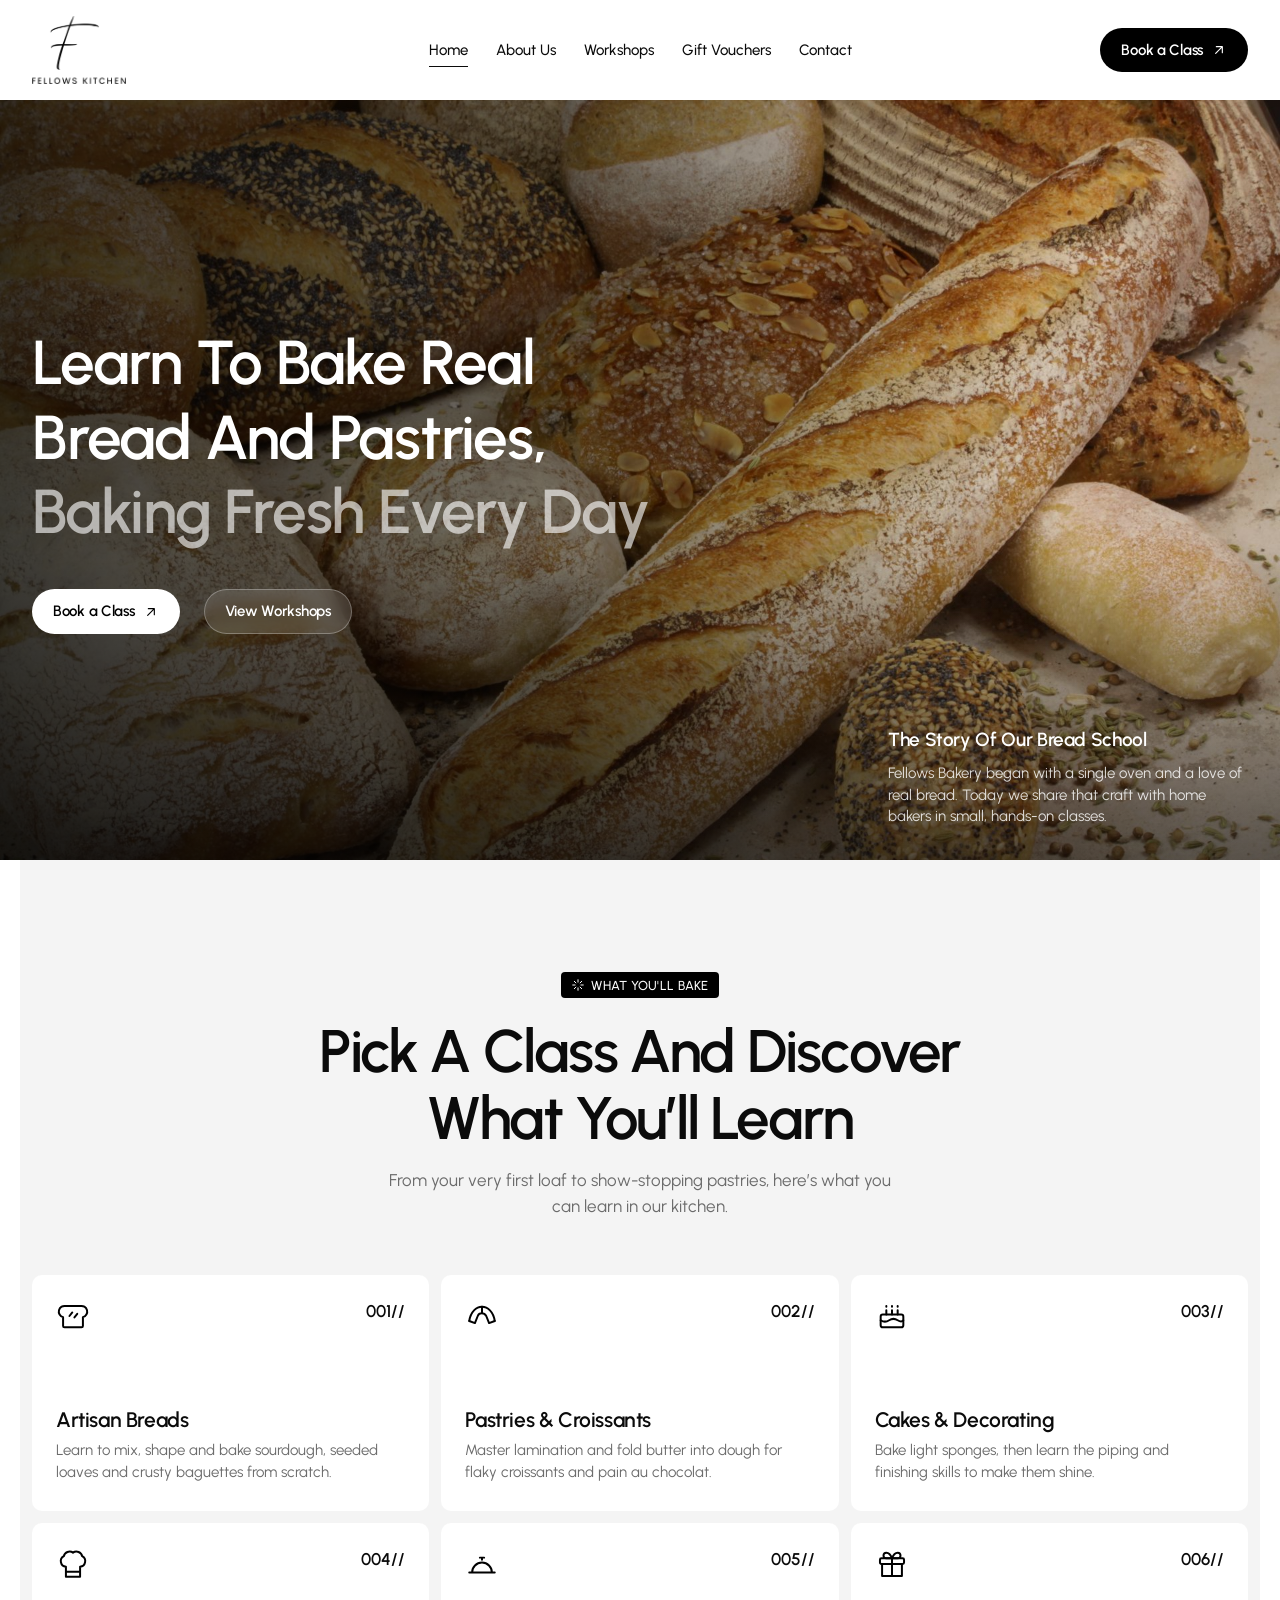
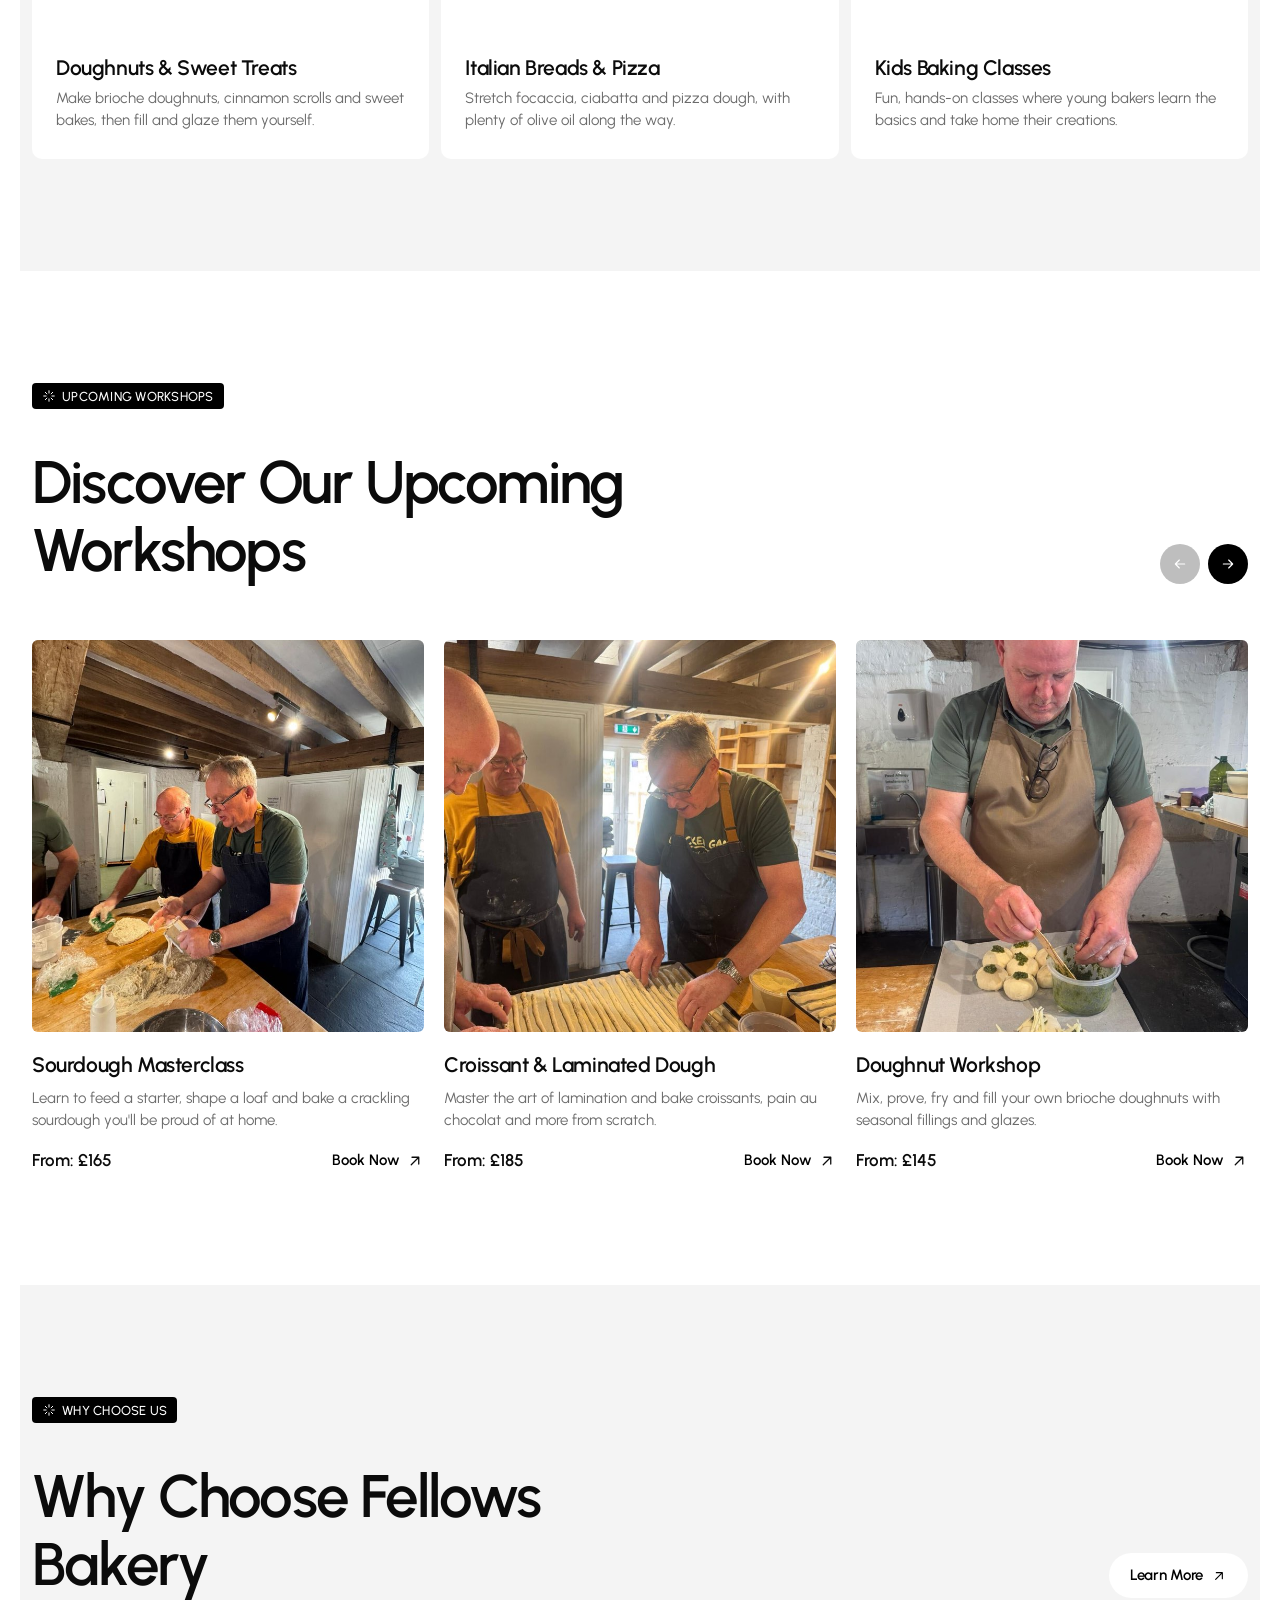
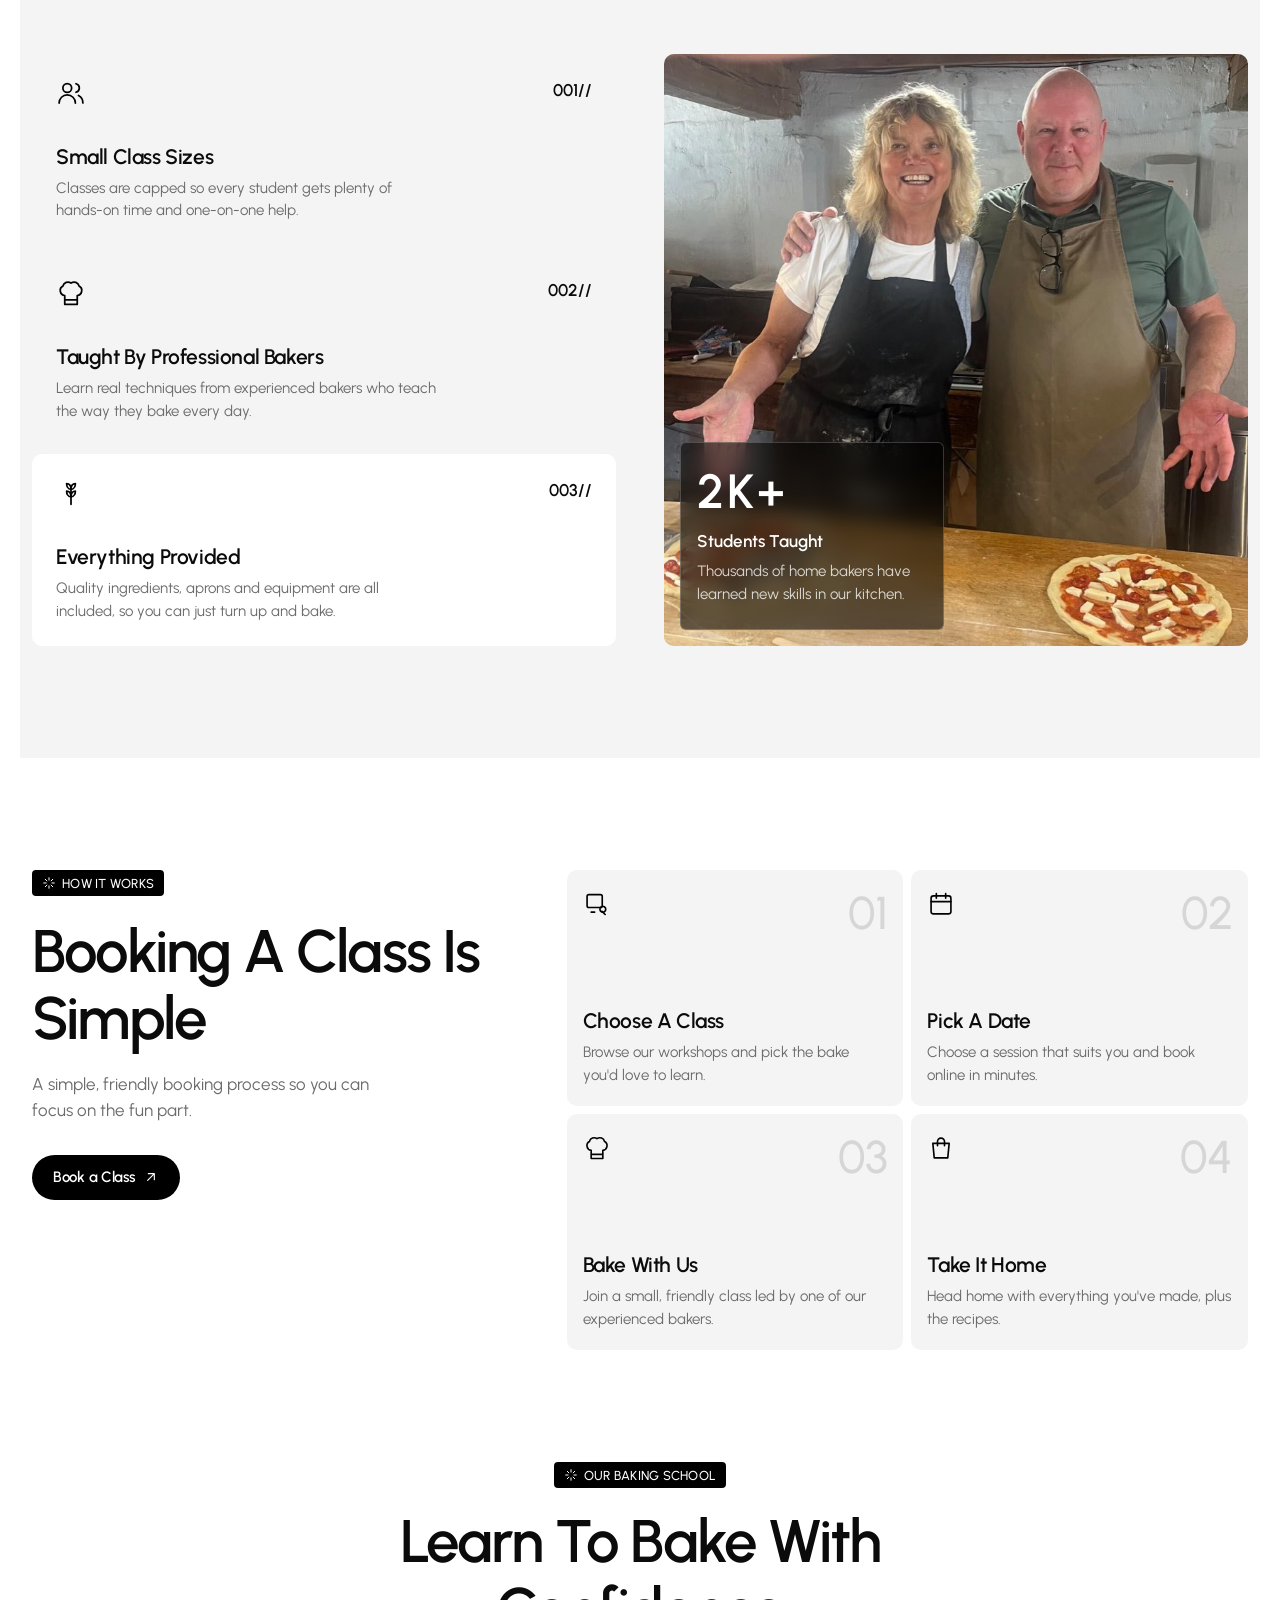
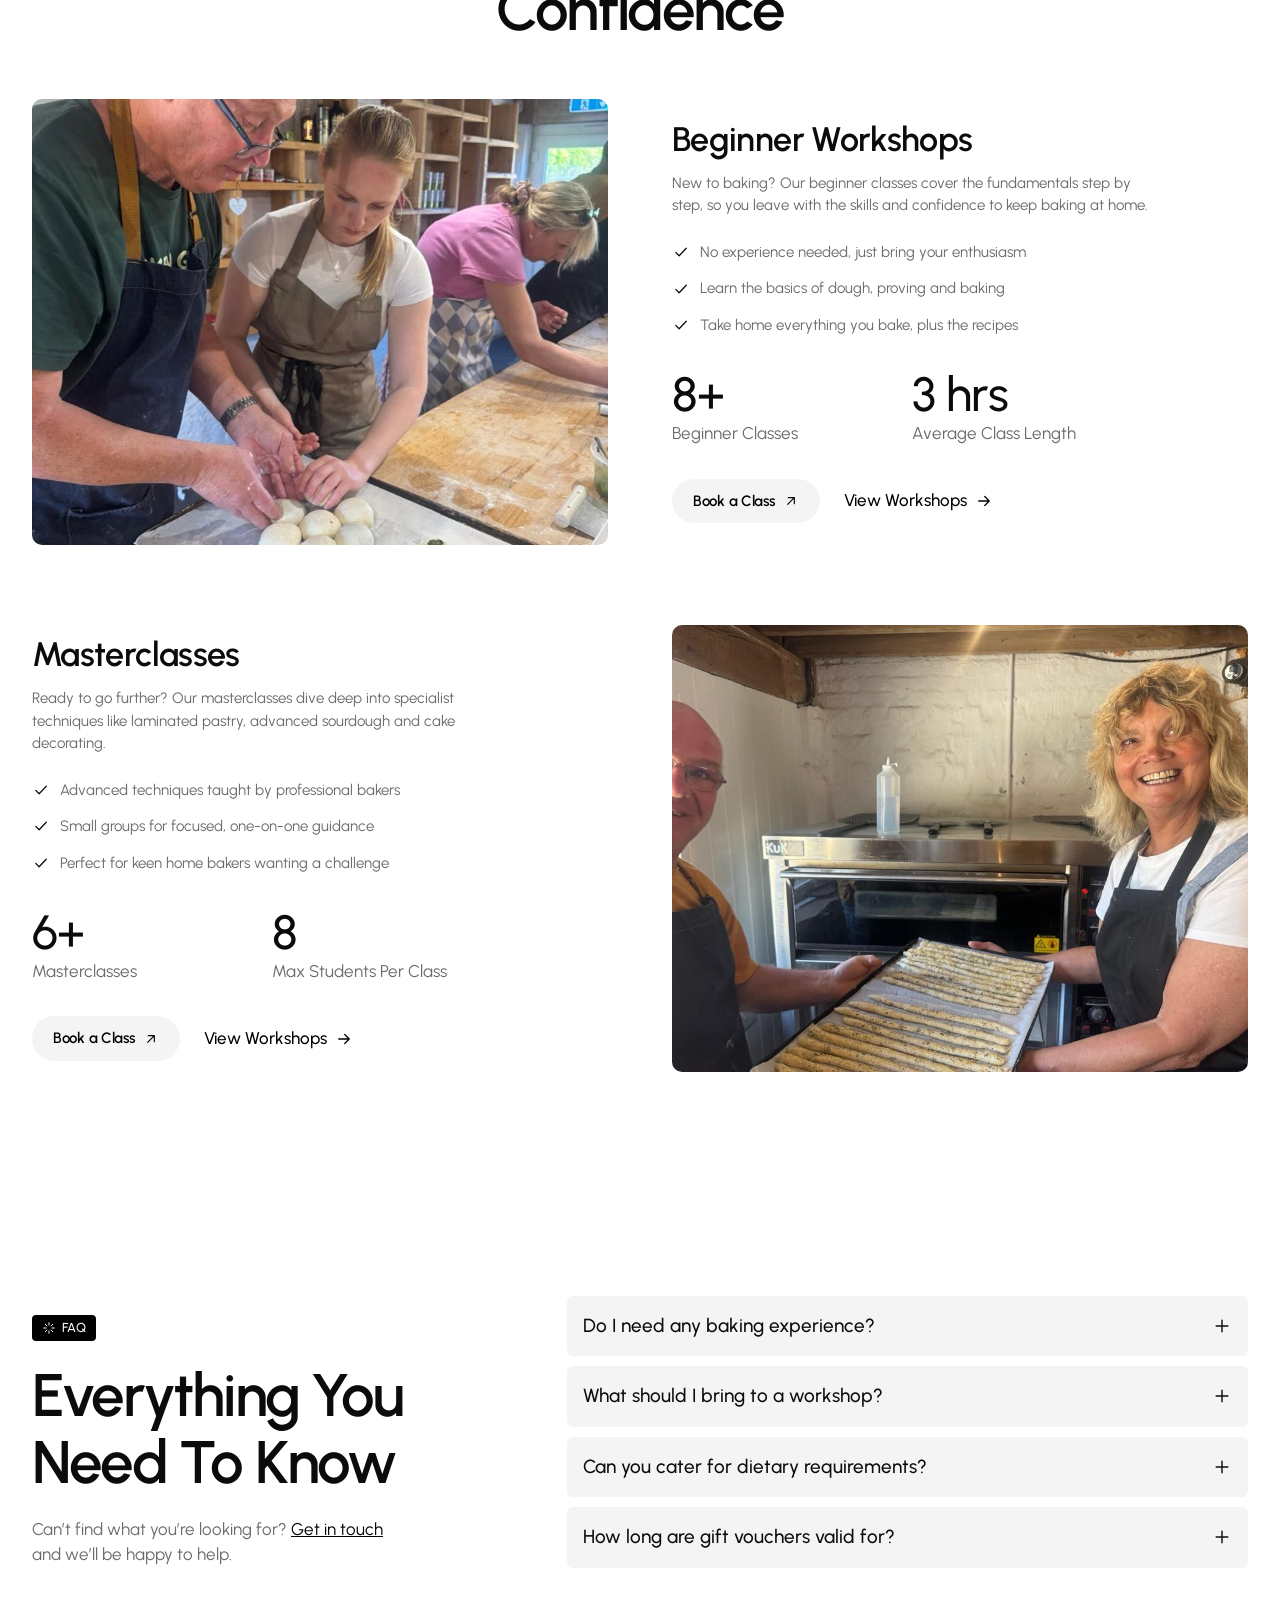
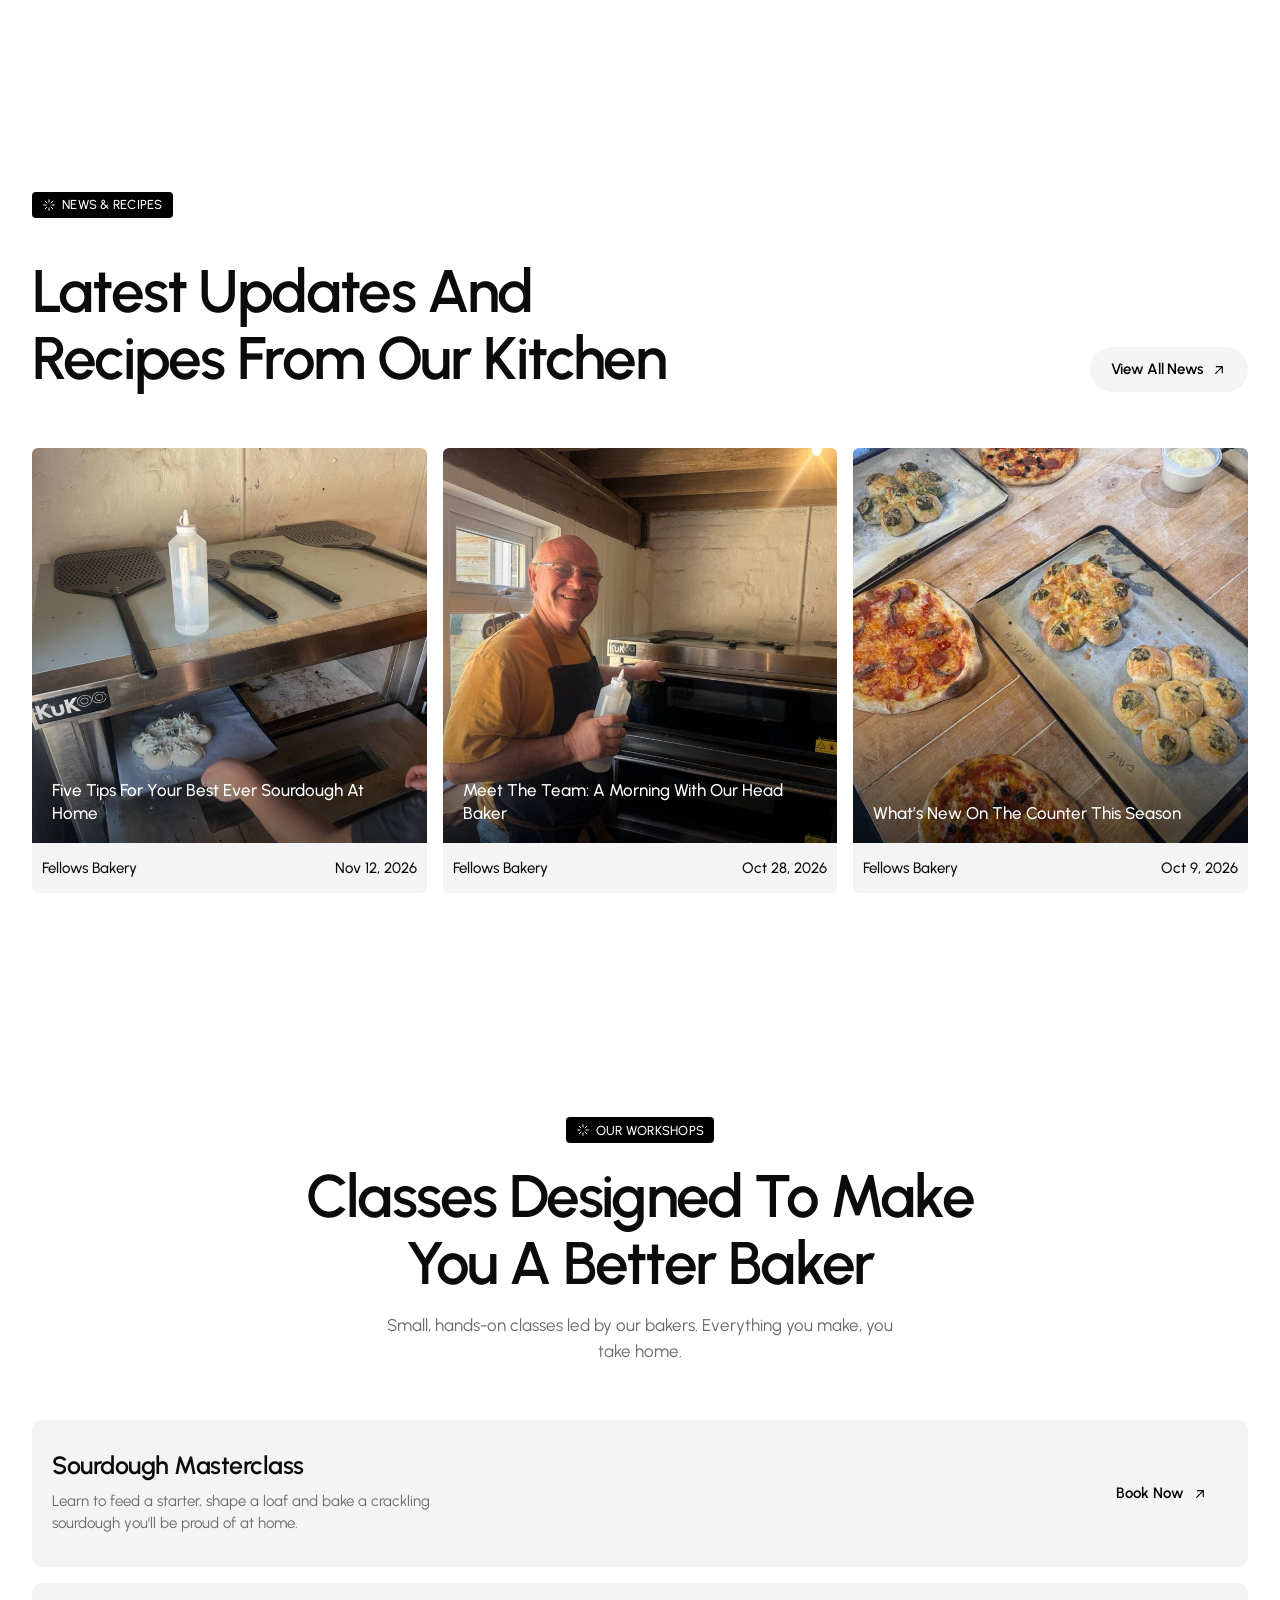
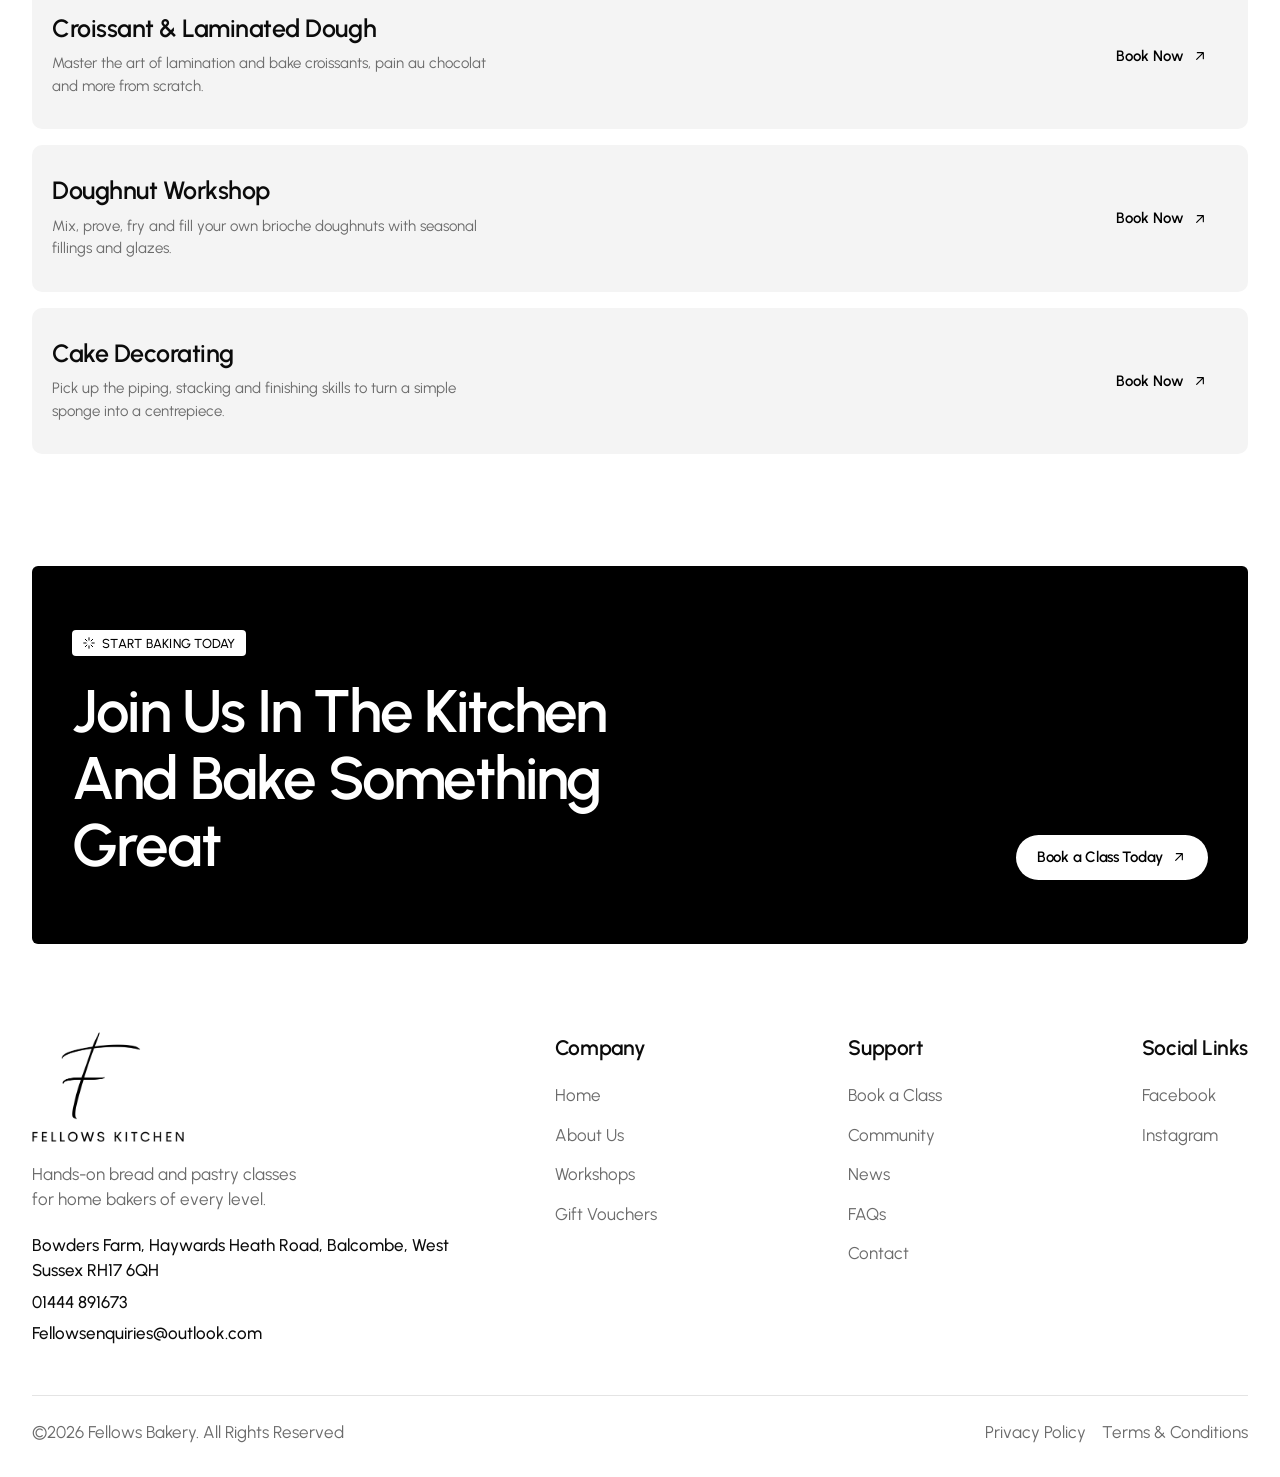
==== commit af65a7a7: "Turn events slider into upcoming workshops, move workshops list, enlarge text Co-Authored-By: Claude" ====
--- a/index.html
+++ b/index.html
@@ -119,52 +119,12 @@
       </div>
     </section>
 
-    <section class="section">
-      <div class="container">
-      <div class="section-head center reveal">
-        <span class="badge"><svg class="icon" viewBox="0 0 24 24" aria-hidden="true"><path d="M12 3v4M12 17v4M3 12h4M17 12h4M5.6 5.6l2.8 2.8M15.6 15.6l2.8 2.8M5.6 18.4l2.8-2.8M15.6 8.4l2.8-2.8"/></svg>Our workshops</span>
-        <h2 class="type-title">Classes Designed To Make You A Better Baker</h2>
-        <p class="lead">Small, hands-on classes led by our bakers. Everything you make, you take home.</p>
-      </div>
-        <div class="row-list">
-        <a href="book.html" class="row-item reveal">
-          <div>
-            <h3 class="type-h5">Sourdough Masterclass</h3>
-            <p>Learn to feed a starter, shape a loaf and bake a crackling sourdough you'll be proud of at home.</p>
-          </div>
-          <div class="row-meta"><span class="row-link">Book Now <svg class="icon" viewBox="0 0 24 24" aria-hidden="true"><path d="M7 17 17 7M8 7h9v9"/></svg></span></div>
-        </a>
-        <a href="book.html" class="row-item reveal">
-          <div>
-            <h3 class="type-h5">Croissant &amp; Laminated Dough</h3>
-            <p>Master the art of lamination and bake croissants, pain au chocolat and more from scratch.</p>
-          </div>
-          <div class="row-meta"><span class="row-link">Book Now <svg class="icon" viewBox="0 0 24 24" aria-hidden="true"><path d="M7 17 17 7M8 7h9v9"/></svg></span></div>
-        </a>
-        <a href="book.html" class="row-item reveal">
-          <div>
-            <h3 class="type-h5">Doughnut Workshop</h3>
-            <p>Mix, prove, fry and fill your own brioche doughnuts with seasonal fillings and glazes.</p>
-          </div>
-          <div class="row-meta"><span class="row-link">Book Now <svg class="icon" viewBox="0 0 24 24" aria-hidden="true"><path d="M7 17 17 7M8 7h9v9"/></svg></span></div>
-        </a>
-        <a href="book.html" class="row-item reveal">
-          <div>
-            <h3 class="type-h5">Cake Decorating</h3>
-            <p>Pick up the piping, stacking and finishing skills to turn a simple sponge into a centrepiece.</p>
-          </div>
-          <div class="row-meta"><span class="row-link">Book Now <svg class="icon" viewBox="0 0 24 24" aria-hidden="true"><path d="M7 17 17 7M8 7h9v9"/></svg></span></div>
-        </a>
-        </div>
-      </div>
-    </section>
-
     <section class="section" data-carousel>
       <div class="container">
         <div class="section-head split-head reveal">
           <div>
-            <span class="badge"><svg class="icon" viewBox="0 0 24 24" aria-hidden="true"><path d="M12 3v4M12 17v4M3 12h4M17 12h4M5.6 5.6l2.8 2.8M15.6 15.6l2.8 2.8M5.6 18.4l2.8-2.8M15.6 8.4l2.8-2.8"/></svg>Upcoming events</span>
-            <h2 class="type-title" style="margin-top:20px">Discover What&rsquo;s Happening At The Bakery</h2>
+            <span class="badge"><svg class="icon" viewBox="0 0 24 24" aria-hidden="true"><path d="M12 3v4M12 17v4M3 12h4M17 12h4M5.6 5.6l2.8 2.8M15.6 15.6l2.8 2.8M5.6 18.4l2.8-2.8M15.6 8.4l2.8-2.8"/></svg>Upcoming workshops</span>
+            <h2 class="type-title" style="margin-top:20px">Discover Our Upcoming Workshops</h2>
           </div>
           <div class="carousel-nav">
             <button class="carousel-btn" data-prev aria-label="Previous"><svg class="icon" viewBox="0 0 24 24" aria-hidden="true"><path d="M19 12H5M11 6l-6 6 6 6"/></svg></button>
@@ -172,51 +132,78 @@
           </div>
         </div>
         <div class="carousel reveal">
-          <article class="event-card">
-            <img class="img-holder" src="images/kneading.jpg" alt="Students kneading dough together at the workbench" loading="lazy" decoding="async">
-            <h3 class="type-h6">Sourdough Saturday</h3>
-            <p>A morning of shaping, scoring and baking with our head baker.</p>
-            <div class="event-meta">
-              <span><svg class="icon" viewBox="0 0 24 24" aria-hidden="true"><rect x="3.5" y="5" width="17" height="15.5" rx="2"/><path d="M3.5 10h17M8 3v4M16 3v4"/></svg>Dec 6, 2026</span>
-              <span><svg class="icon" viewBox="0 0 24 24" aria-hidden="true"><circle cx="12" cy="12" r="8.5"/><path d="M12 7.5V12l3 2"/></svg>9:00 AM – 12:00 PM</span>
-            </div>
-          </article>
-          <article class="event-card">
-            <img class="img-holder" src="images/topping-rolls.jpg" alt="A student topping a tray of tear-and-share rolls" loading="lazy" decoding="async">
-            <h3 class="type-h6">Christmas Baking Workshop</h3>
-            <p>Stollen, mince pies and festive cookies to take home for the holidays.</p>
-            <div class="event-meta">
-              <span><svg class="icon" viewBox="0 0 24 24" aria-hidden="true"><rect x="3.5" y="5" width="17" height="15.5" rx="2"/><path d="M3.5 10h17M8 3v4M16 3v4"/></svg>Dec 13, 2026</span>
-              <span><svg class="icon" viewBox="0 0 24 24" aria-hidden="true"><circle cx="12" cy="12" r="8.5"/><path d="M12 7.5V12l3 2"/></svg>1:00 PM – 4:00 PM</span>
-            </div>
-          </article>
-          <article class="event-card">
-            <img class="img-holder" src="images/class-tray-smile.jpg" alt="A young baker smiling with her tray of shaped rolls" loading="lazy" decoding="async">
-            <h3 class="type-h6">Kids Holiday Baking</h3>
-            <p>School holiday fun with cookies, pizza scrolls and decorating.</p>
-            <div class="event-meta">
-              <span><svg class="icon" viewBox="0 0 24 24" aria-hidden="true"><rect x="3.5" y="5" width="17" height="15.5" rx="2"/><path d="M3.5 10h17M8 3v4M16 3v4"/></svg>Jan 10, 2027</span>
-              <span><svg class="icon" viewBox="0 0 24 24" aria-hidden="true"><circle cx="12" cy="12" r="8.5"/><path d="M12 7.5V12l3 2"/></svg>10:00 AM – 12:00 PM</span>
-            </div>
-          </article>
-          <article class="event-card">
-            <img class="img-holder" src="images/breadsticks-rolling.jpg" alt="Students rolling breadsticks in a class" loading="lazy" decoding="async">
-            <h3 class="type-h6">Croissant Weekend</h3>
-            <p>Two short sessions covering lamination, shaping and baking.</p>
-            <div class="event-meta">
-              <span><svg class="icon" viewBox="0 0 24 24" aria-hidden="true"><rect x="3.5" y="5" width="17" height="15.5" rx="2"/><path d="M3.5 10h17M8 3v4M16 3v4"/></svg>Jan 24, 2027</span>
-              <span><svg class="icon" viewBox="0 0 24 24" aria-hidden="true"><circle cx="12" cy="12" r="8.5"/><path d="M12 7.5V12l3 2"/></svg>9:00 AM – 1:00 PM</span>
-            </div>
-          </article>
-          <article class="event-card">
-            <img class="img-holder" src="images/class-group-2.jpg" alt="A class group smiling behind their finished bakes" loading="lazy" decoding="async">
-            <h3 class="type-h6">Bakery Open Morning</h3>
-            <p>Meet the team, tour the ovens and taste the new season's bakes.</p>
-            <div class="event-meta">
-              <span><svg class="icon" viewBox="0 0 24 24" aria-hidden="true"><rect x="3.5" y="5" width="17" height="15.5" rx="2"/><path d="M3.5 10h17M8 3v4M16 3v4"/></svg>Feb 7, 2027</span>
-              <span><svg class="icon" viewBox="0 0 24 24" aria-hidden="true"><circle cx="12" cy="12" r="8.5"/><path d="M12 7.5V12l3 2"/></svg>8:00 AM – 11:00 AM</span>
-            </div>
-          </article>
+          <a href="book.html" class="event-card">
+            <img class="img-holder" src="images/kneading.jpg" alt="Students kneading dough at the workbench" loading="lazy" decoding="async">
+            <h3 class="type-h6">Sourdough Masterclass</h3>
+            <p>Learn to feed a starter, shape a loaf and bake a crackling sourdough you'll be proud of at home.</p>
+            <div class="event-meta">
+              <span class="event-price">From: £165</span>
+              <span class="row-link">Book Now <svg class="icon" viewBox="0 0 24 24" aria-hidden="true"><path d="M7 17 17 7M8 7h9v9"/></svg></span>
+            </div>
+          </a>
+          <a href="book.html" class="event-card">
+            <img class="img-holder" src="images/breadsticks-rolling.jpg" alt="Students rolling dough in a class" loading="lazy" decoding="async">
+            <h3 class="type-h6">Croissant &amp; Laminated Dough</h3>
+            <p>Master the art of lamination and bake croissants, pain au chocolat and more from scratch.</p>
+            <div class="event-meta">
+              <span class="event-price">From: £185</span>
+              <span class="row-link">Book Now <svg class="icon" viewBox="0 0 24 24" aria-hidden="true"><path d="M7 17 17 7M8 7h9v9"/></svg></span>
+            </div>
+          </a>
+          <a href="book.html" class="event-card">
+            <img class="img-holder" src="images/topping-rolls.jpg" alt="A student filling and topping a tray of bakes" loading="lazy" decoding="async">
+            <h3 class="type-h6">Doughnut Workshop</h3>
+            <p>Mix, prove, fry and fill your own brioche doughnuts with seasonal fillings and glazes.</p>
+            <div class="event-meta">
+              <span class="event-price">From: £145</span>
+              <span class="row-link">Book Now <svg class="icon" viewBox="0 0 24 24" aria-hidden="true"><path d="M7 17 17 7M8 7h9v9"/></svg></span>
+            </div>
+          </a>
+          <a href="book.html" class="event-card">
+            <img class="img-holder" src="images/class-tray-smile.jpg" alt="A smiling student with her tray of bakes" loading="lazy" decoding="async">
+            <h3 class="type-h6">Cake Decorating</h3>
+            <p>Pick up the piping, stacking and finishing skills to turn a simple sponge into a centrepiece.</p>
+            <div class="event-meta">
+              <span class="event-price">From: £155</span>
+              <span class="row-link">Book Now <svg class="icon" viewBox="0 0 24 24" aria-hidden="true"><path d="M7 17 17 7M8 7h9v9"/></svg></span>
+            </div>
+          </a>
+          <a href="book.html" class="event-card">
+            <img class="img-holder" src="images/pizzas-overhead.jpg" alt="Pizzas and Italian breads fresh from the oven" loading="lazy" decoding="async">
+            <h3 class="type-h6">Italian Breads</h3>
+            <p>Focaccia, ciabatta and grissini, with plenty of olive oil and a relaxed Italian pace.</p>
+            <div class="event-meta">
+              <span class="event-price">From: £150</span>
+              <span class="row-link">Book Now <svg class="icon" viewBox="0 0 24 24" aria-hidden="true"><path d="M7 17 17 7M8 7h9v9"/></svg></span>
+            </div>
+          </a>
+          <a href="book.html" class="event-card">
+            <img class="img-holder" src="images/class-tray-student.jpg" alt="A young baker holding a tray of rolls she shaped" loading="lazy" decoding="async">
+            <h3 class="type-h6">Kids Baking Club</h3>
+            <p>A fun, mess-friendly class where young bakers make treats to take home and share.</p>
+            <div class="event-meta">
+              <span class="event-price">From: £85</span>
+              <span class="row-link">Book Now <svg class="icon" viewBox="0 0 24 24" aria-hidden="true"><path d="M7 17 17 7M8 7h9v9"/></svg></span>
+            </div>
+          </a>
+          <a href="book.html" class="event-card">
+            <img class="img-holder" src="images/shaping-tray.jpg" alt="Shaping soft rolls on a baking tray" loading="lazy" decoding="async">
+            <h3 class="type-h6">Cinnamon Scrolls</h3>
+            <p>Soft, enriched dough rolled with spiced butter and finished with a cream cheese glaze.</p>
+            <div class="event-meta">
+              <span class="event-price">From: £140</span>
+              <span class="row-link">Book Now <svg class="icon" viewBox="0 0 24 24" aria-hidden="true"><path d="M7 17 17 7M8 7h9v9"/></svg></span>
+            </div>
+          </a>
+          <a href="book.html" class="event-card">
+            <img class="img-holder" src="images/focaccia-tray.jpg" alt="A student holding a tray of freshly baked bakes" loading="lazy" decoding="async">
+            <h3 class="type-h6">Pies &amp; Tarts</h3>
+            <p>Shortcrust, puff and sweet pastry, with sweet and savoury fillings to match.</p>
+            <div class="event-meta">
+              <span class="event-price">From: £150</span>
+              <span class="row-link">Book Now <svg class="icon" viewBox="0 0 24 24" aria-hidden="true"><path d="M7 17 17 7M8 7h9v9"/></svg></span>
+            </div>
+          </a>
         </div>
       </div>
     </section>
@@ -407,6 +394,46 @@
       </div>
     </section>
 
+    <section class="section">
+      <div class="container">
+      <div class="section-head center reveal">
+        <span class="badge"><svg class="icon" viewBox="0 0 24 24" aria-hidden="true"><path d="M12 3v4M12 17v4M3 12h4M17 12h4M5.6 5.6l2.8 2.8M15.6 15.6l2.8 2.8M5.6 18.4l2.8-2.8M15.6 8.4l2.8-2.8"/></svg>Our workshops</span>
+        <h2 class="type-title">Classes Designed To Make You A Better Baker</h2>
+        <p class="lead">Small, hands-on classes led by our bakers. Everything you make, you take home.</p>
+      </div>
+        <div class="row-list">
+        <a href="book.html" class="row-item reveal">
+          <div>
+            <h3 class="type-h5">Sourdough Masterclass</h3>
+            <p>Learn to feed a starter, shape a loaf and bake a crackling sourdough you'll be proud of at home.</p>
+          </div>
+          <div class="row-meta"><span class="row-link">Book Now <svg class="icon" viewBox="0 0 24 24" aria-hidden="true"><path d="M7 17 17 7M8 7h9v9"/></svg></span></div>
+        </a>
+        <a href="book.html" class="row-item reveal">
+          <div>
+            <h3 class="type-h5">Croissant &amp; Laminated Dough</h3>
+            <p>Master the art of lamination and bake croissants, pain au chocolat and more from scratch.</p>
+          </div>
+          <div class="row-meta"><span class="row-link">Book Now <svg class="icon" viewBox="0 0 24 24" aria-hidden="true"><path d="M7 17 17 7M8 7h9v9"/></svg></span></div>
+        </a>
+        <a href="book.html" class="row-item reveal">
+          <div>
+            <h3 class="type-h5">Doughnut Workshop</h3>
+            <p>Mix, prove, fry and fill your own brioche doughnuts with seasonal fillings and glazes.</p>
+          </div>
+          <div class="row-meta"><span class="row-link">Book Now <svg class="icon" viewBox="0 0 24 24" aria-hidden="true"><path d="M7 17 17 7M8 7h9v9"/></svg></span></div>
+        </a>
+        <a href="book.html" class="row-item reveal">
+          <div>
+            <h3 class="type-h5">Cake Decorating</h3>
+            <p>Pick up the piping, stacking and finishing skills to turn a simple sponge into a centrepiece.</p>
+          </div>
+          <div class="row-meta"><span class="row-link">Book Now <svg class="icon" viewBox="0 0 24 24" aria-hidden="true"><path d="M7 17 17 7M8 7h9v9"/></svg></span></div>
+        </a>
+        </div>
+      </div>
+    </section>
+
     <section class="cta-section">
       <div class="container">
         <div class="cta-box reveal">
--- a/styles.css
+++ b/styles.css
@@ -18,13 +18,13 @@
 
   /* Type (from the export) */
   --font: "Urbanist", system-ui, sans-serif;
-  --text-12: 12px;
-  --text-14: 14px;
-  --text-16: 16px;
-  --text-18: 18px;
-  --text-20: 20px;
-  --text-24: 24px;
-  --text-32: 32px;
+  --text-12: 13px;
+  --text-14: 15px;
+  --text-16: 17px;
+  --text-18: 19px;
+  --text-20: 21px;
+  --text-24: 25px;
+  --text-32: 34px;
   --text-60: 60px;
   --text-62: 62px;
 
@@ -447,7 +447,7 @@
 
 .carousel {
   display: flex;
-  gap: 8px;
+  gap: 20px;
   overflow-x: auto;
   scroll-snap-type: x mandatory;
   scroll-behavior: smooth;
@@ -455,7 +455,7 @@
 }
 .carousel::-webkit-scrollbar { display: none; }
 .carousel > * {
-  flex: 0 0 calc((100% - 16px) / 3);
+  flex: 0 0 calc((100% - 40px) / 3);
   scroll-snap-align: start;
 }
 
@@ -876,7 +876,7 @@
   .hero-story { left: var(--gutter); right: var(--gutter); bottom: 32px; }
 
   .category-grid { grid-template-columns: repeat(2, 1fr); }
-  .carousel > * { flex-basis: calc((100% - 8px) / 2); }
+  .carousel > * { flex-basis: calc((100% - 20px) / 2); }
 
   .why-grid,
   .process-grid,
@@ -962,3 +962,11 @@
 }
 
 .why-media img.img-holder { object-position: center top; }
+
+/* Workshop cards in the slider */
+.event-card { display: block; color: inherit; }
+.event-card .img-holder { transition: opacity 0.3s; }
+.event-card:hover .img-holder { opacity: 0.88; }
+.event-card .event-meta { justify-content: space-between; align-items: center; }
+.event-price { font-size: var(--text-16); font-weight: 600; color: var(--ink); }
+.event-card:hover .row-link .icon { transform: rotate(45deg); }
